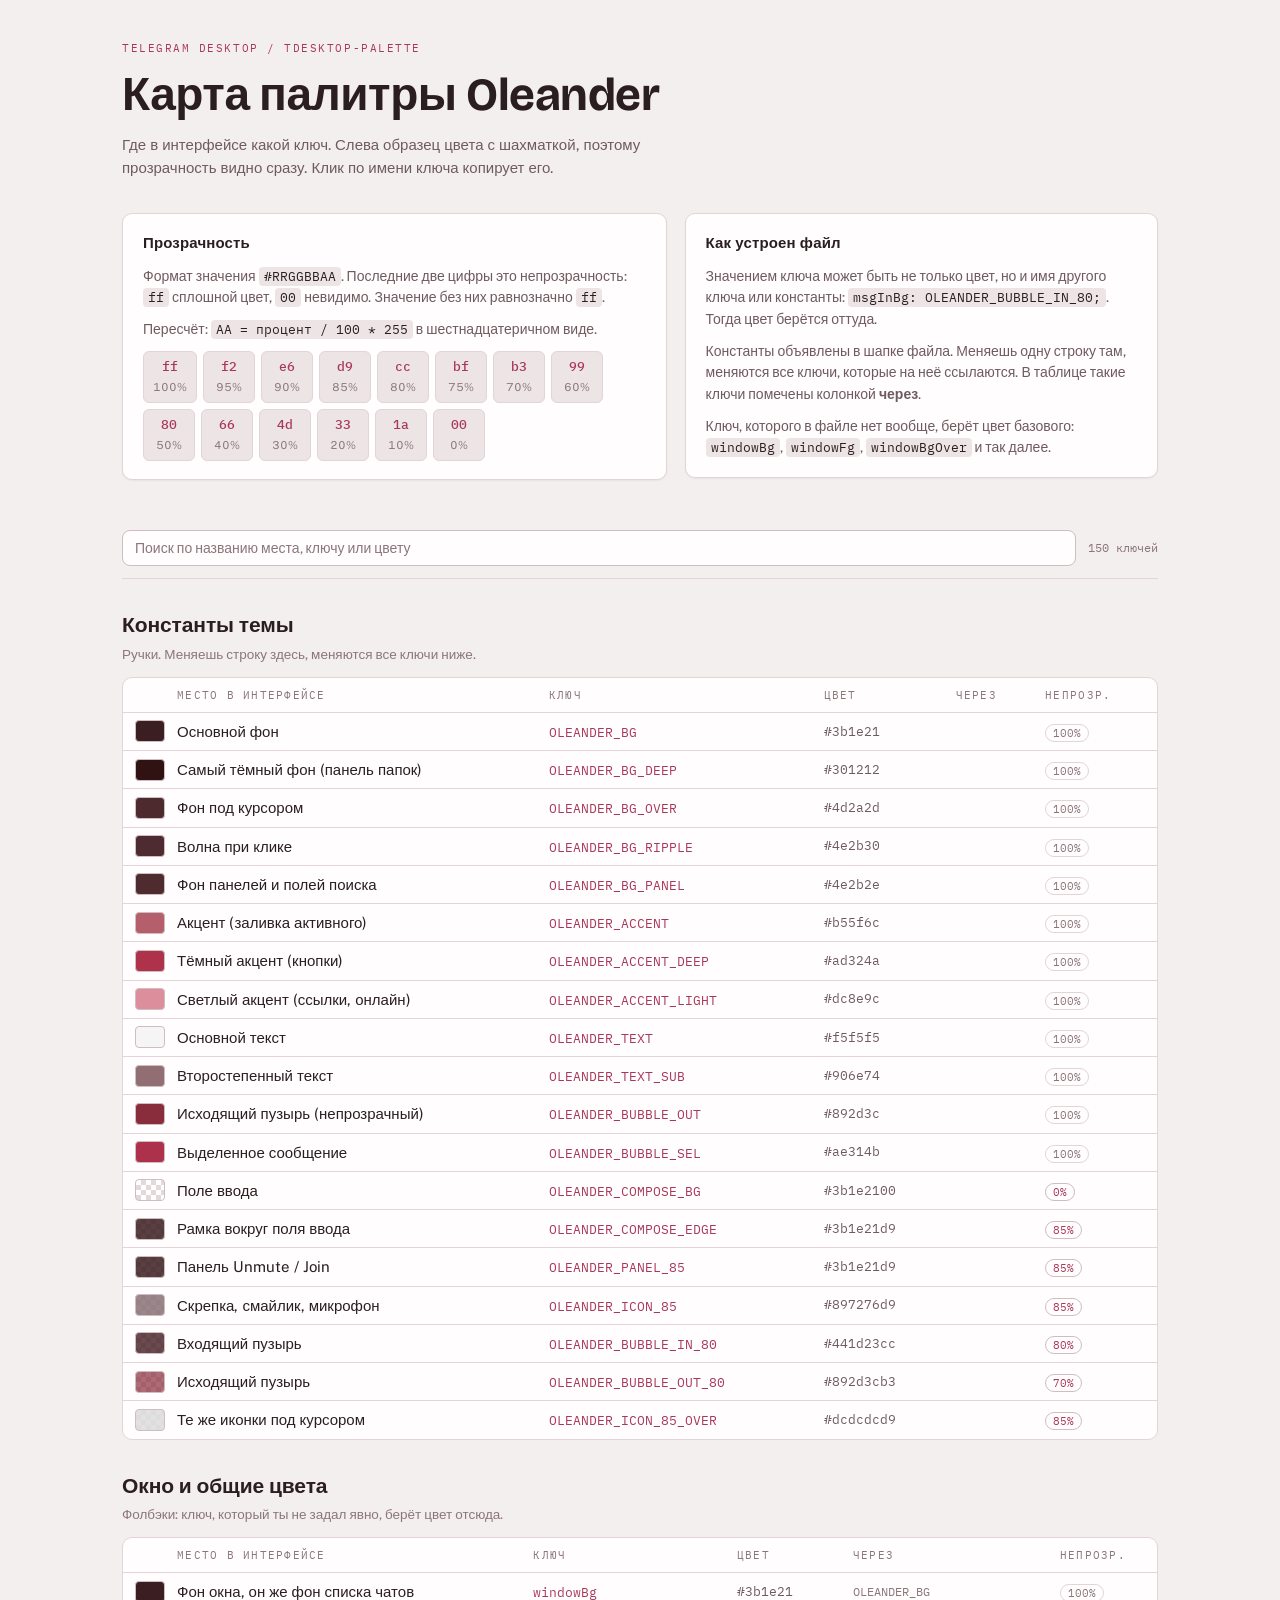
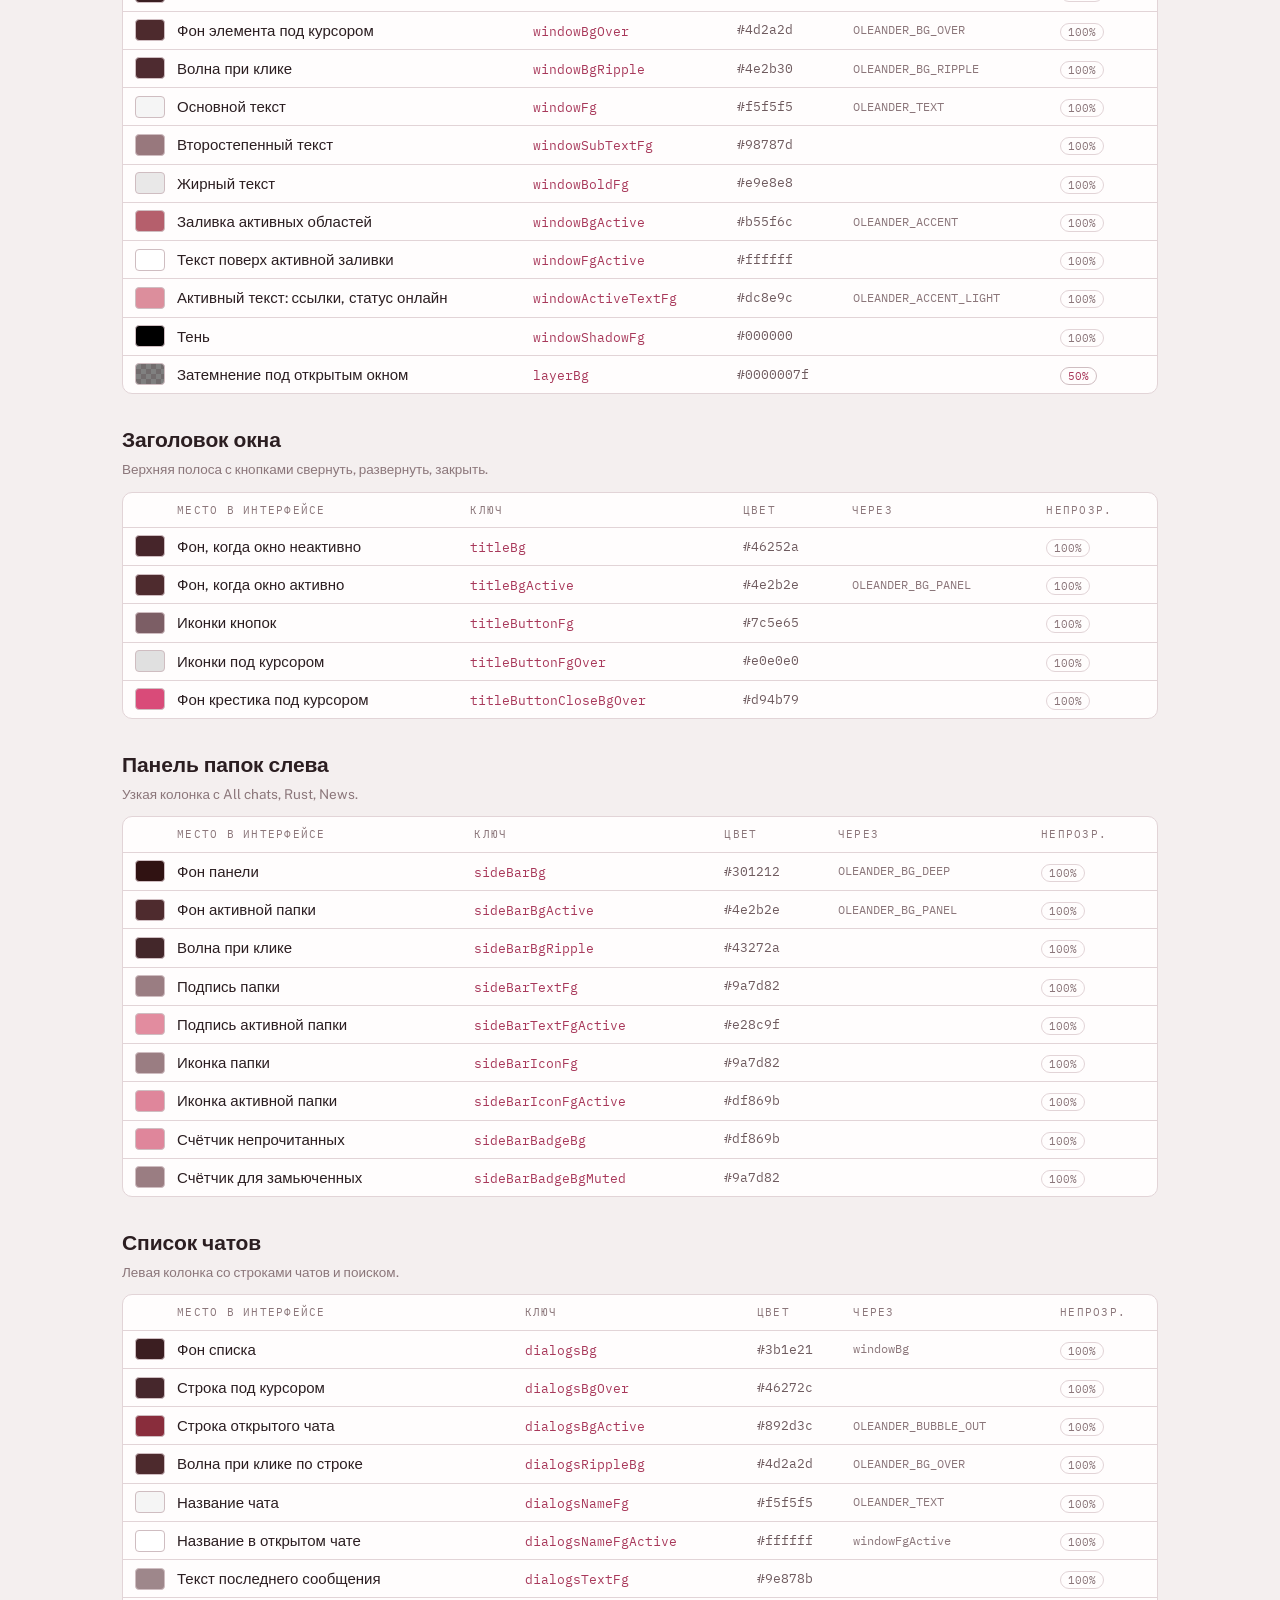
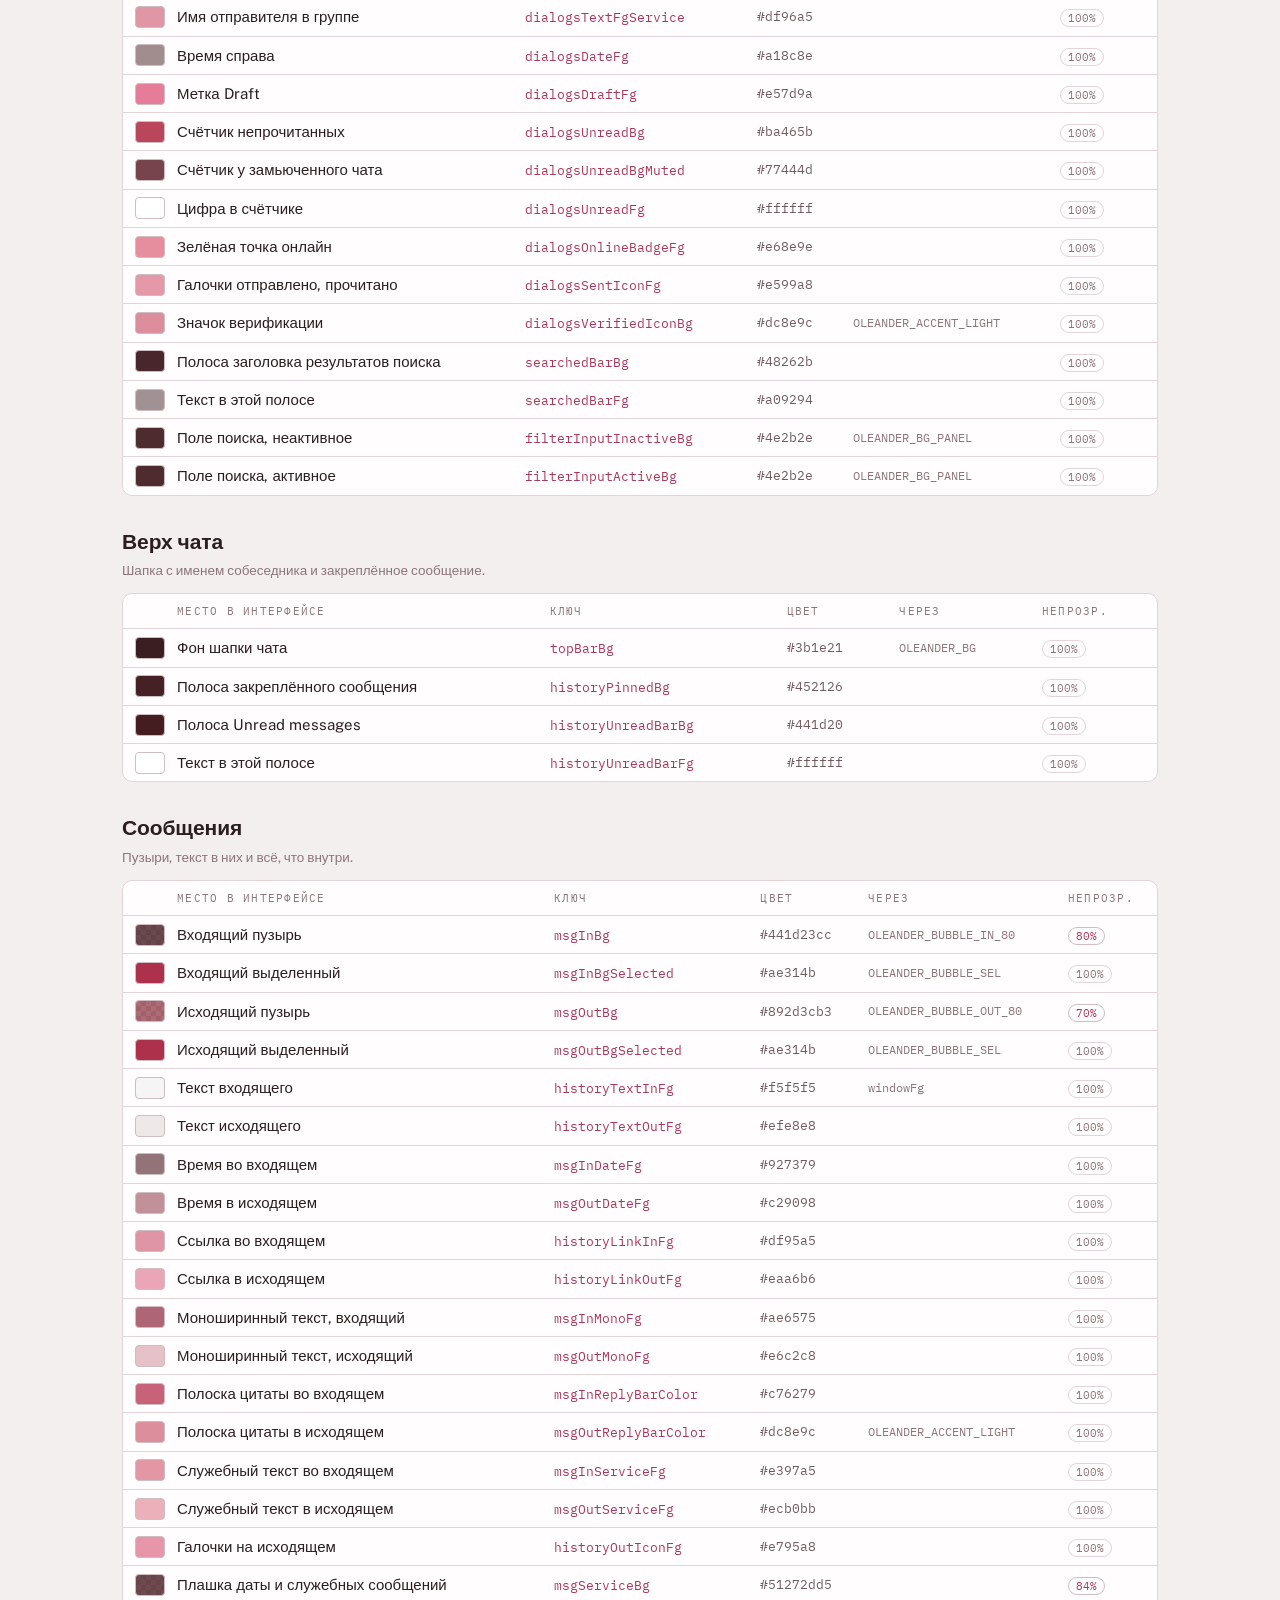
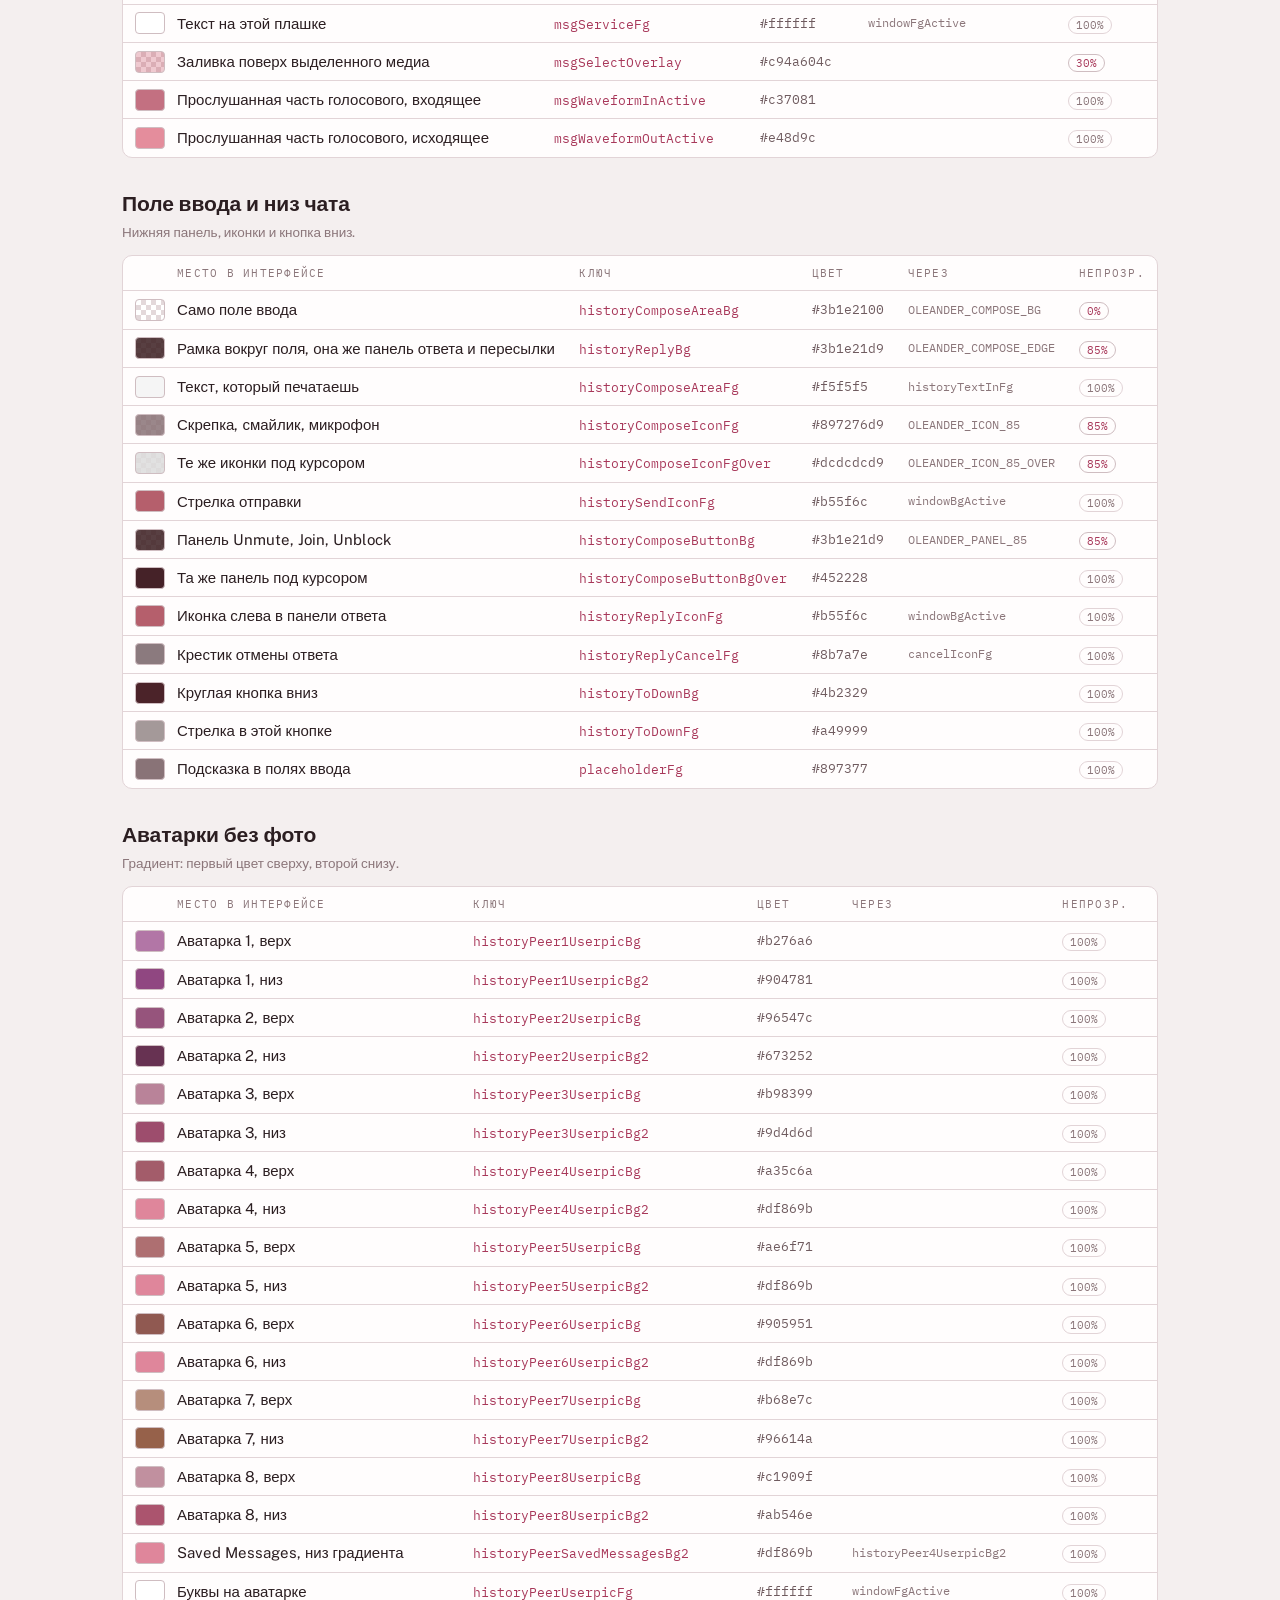
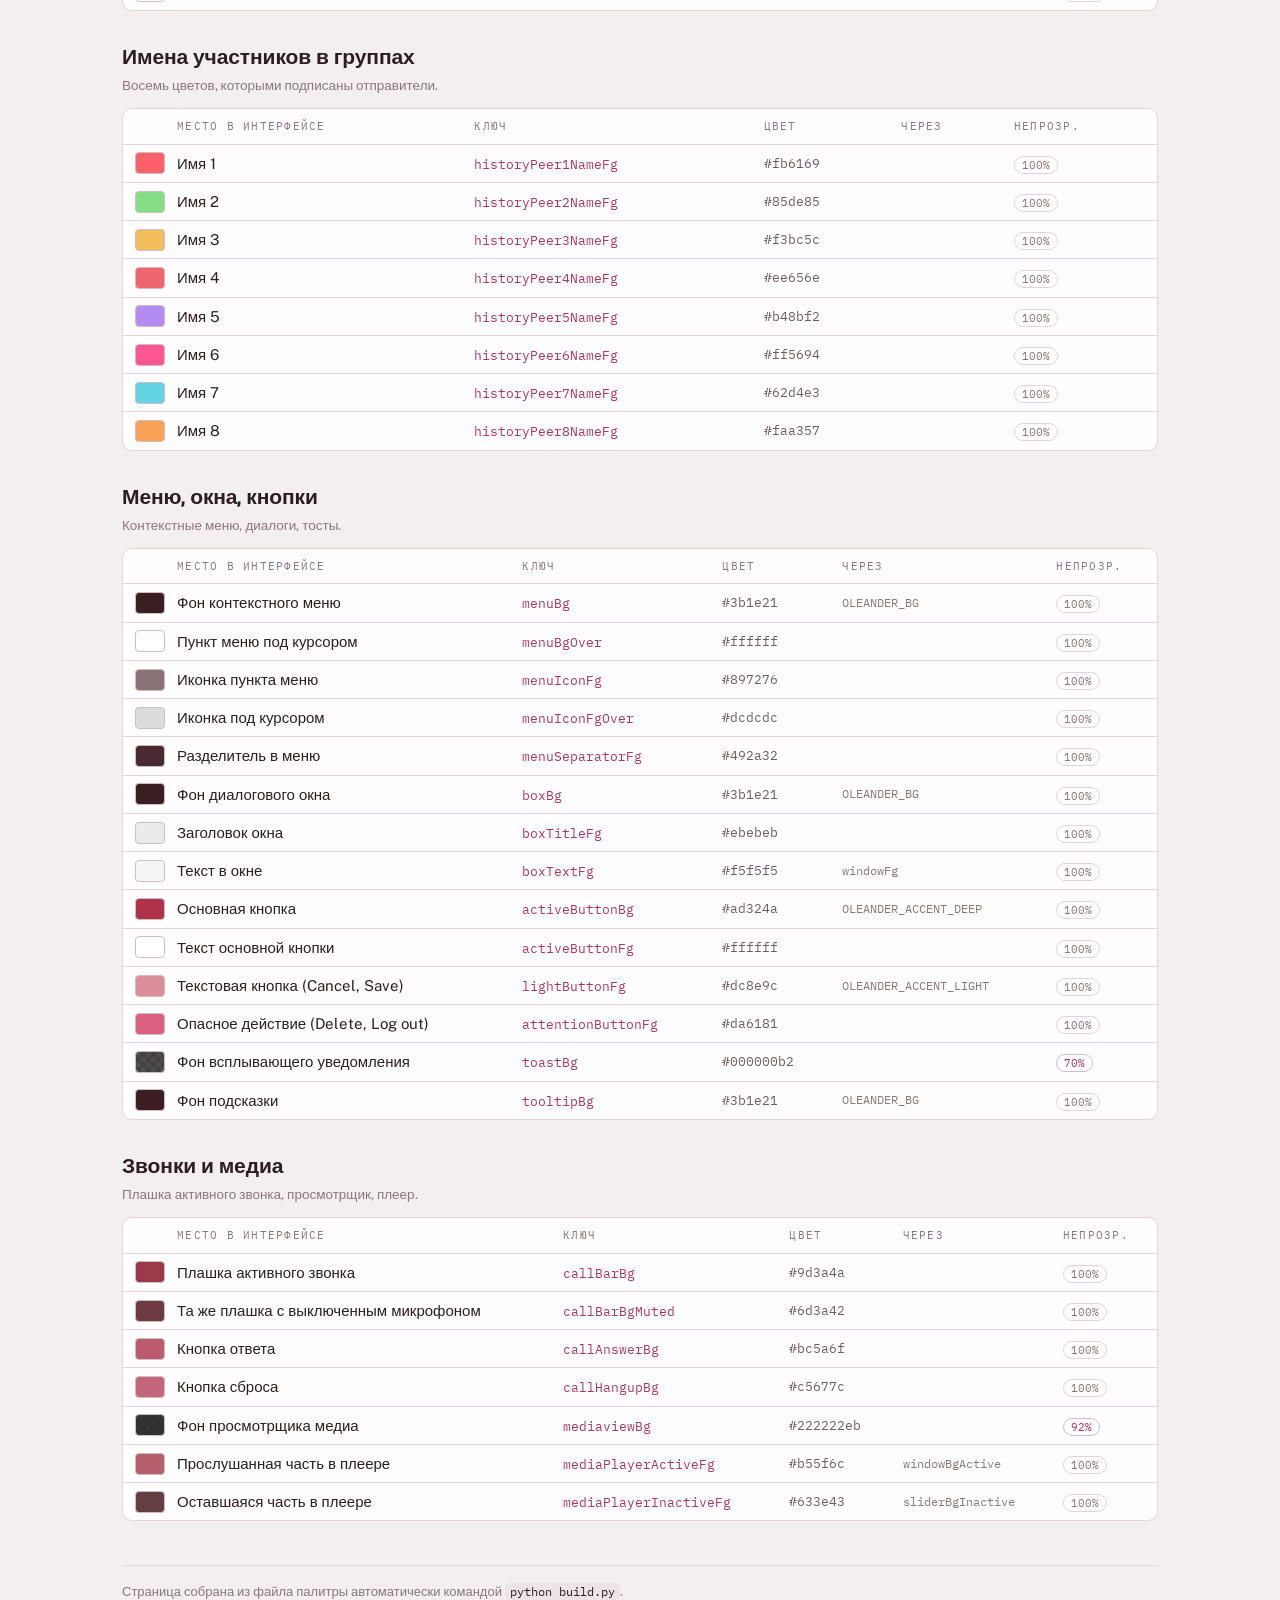
==== docs/index.html @ e82220b8 "Initial commit: Oleander palette reference page - build.py renders docs/index.html from a tdesktop-p" ====
<!doctype html>
<html lang="ru">
<head>
<meta charset="utf-8">
<meta name="viewport" content="width=device-width, initial-scale=1">
<title>Карта палитры Oleander</title>
<link rel="preconnect" href="https://fonts.googleapis.com">
<link rel="preconnect" href="https://fonts.gstatic.com" crossorigin>
<link rel="stylesheet" href="https://fonts.googleapis.com/css2?family=Bricolage+Grotesque:opsz,wght@12..96,500;12..96,700&family=IBM+Plex+Mono:wght@400;500&family=Public+Sans:wght@400;500;600&display=swap">
<style>
  :root {
    --ground: #f4efef;
    --surface: #fffdfd;
    --surface-2: #ece4e5;
    --ink: #2b1e21;
    --ink-soft: #6f5b5f;
    --muted: #8b767a;
    --accent: #a8385a;
    --accent-soft: #f3e3e7;
    --hairline: #e2d4d7;
    --hairline-strong: #cfbdc1;
    --check-a: #ffffff;
    --check-b: #e3d8da;
    --shadow: 0 1px 2px rgba(43, 30, 33, .06);
    --mono: "IBM Plex Mono", ui-monospace, "SFMono-Regular", Menlo, Consolas, monospace;
    --body: "Public Sans", -apple-system, "Segoe UI", Roboto, sans-serif;
    --display: "Bricolage Grotesque", "Public Sans", -apple-system, "Segoe UI", sans-serif;
  }
  @media (prefers-color-scheme: dark) {
    :root {
      --ground: #1b1113;
      --surface: #251719;
      --surface-2: #2f1e21;
      --ink: #f1e7e8;
      --ink-soft: #c4aeb2;
      --muted: #9c8388;
      --accent: #e5899d;
      --accent-soft: #3a2429;
      --hairline: #382528;
      --hairline-strong: #4a3236;
      --check-a: #3a2b2e;
      --check-b: #2b1e21;
      --shadow: 0 1px 2px rgba(0, 0, 0, .3);
    }
  }

  * { box-sizing: border-box; }
  html { color-scheme: light dark; }
  body {
    margin: 0;
    background: var(--ground);
    color: var(--ink);
    font-family: var(--body);
    font-size: 15px;
    line-height: 1.55;
    -webkit-font-smoothing: antialiased;
  }
  .wrap { max-width: 1080px; margin: 0 auto; padding: 40px 22px 88px; }

  header.masthead { display: flex; flex-direction: column; gap: 14px; margin-bottom: 34px; }
  .eyebrow {
    font-family: var(--mono); font-size: 11px; letter-spacing: .14em;
    text-transform: uppercase; color: var(--accent);
  }
  h1 {
    font-family: var(--display); font-weight: 700; font-size: clamp(30px, 5vw, 46px);
    line-height: 1.04; margin: 0; text-wrap: balance; letter-spacing: -.01em;
  }
  .lede { max-width: 62ch; color: var(--ink-soft); margin: 0; }

  .primer { display: grid; gap: 18px; grid-template-columns: minmax(0, 1.15fr) minmax(0, 1fr);
            margin: 0 0 38px; align-items: start; }
  @media (max-width: 760px) { .primer { grid-template-columns: 1fr; } }
  .panel {
    background: var(--surface); border: 1px solid var(--hairline);
    border-radius: 10px; padding: 18px 20px; box-shadow: var(--shadow);
  }
  .panel h2 {
    font-family: var(--display); font-weight: 600; font-size: 15px; margin: 0 0 10px;
    letter-spacing: .01em;
  }
  .panel p { margin: 0 0 10px; color: var(--ink-soft); font-size: 14px; }
  .panel p:last-child { margin-bottom: 0; }
  code {
    font-family: var(--mono); font-size: .92em; background: var(--surface-2);
    padding: 1px 5px; border-radius: 4px; color: var(--ink);
  }
  .alpha-scale { display: flex; flex-wrap: wrap; gap: 6px; margin-top: 4px; }
  .alpha-chip {
    display: flex; flex-direction: column; align-items: center; gap: 2px;
    border: 1px solid var(--hairline); border-radius: 6px; padding: 5px 9px 6px;
    background: var(--surface-2); min-width: 52px;
  }
  .alpha-chip b { font-family: var(--mono); font-weight: 500; font-size: 13px; color: var(--accent); }
  .alpha-chip span { font-size: 11px; color: var(--muted); font-variant-numeric: tabular-nums; }

  .toolbar {
    position: sticky; top: 0; z-index: 5; display: flex; gap: 12px; align-items: center;
    padding: 12px 0; background: var(--ground); border-bottom: 1px solid var(--hairline);
    margin-bottom: 6px; flex-wrap: wrap;
  }
  #q { flex: 1 1 260px; min-width: 0; font-family: var(--body); font-size: 14px; color: var(--ink); background: var(--surface); border: 1px solid var(--hairline-strong); border-radius: 8px; padding: 9px 12px; } #q:focus { outline: 2px solid var(--accent); outline-offset: 1px; } #q::placeholder { color: var(--muted); }
  .count { font-family: var(--mono); font-size: 12px; color: var(--muted); font-variant-numeric: tabular-nums; }

  section.group { margin-top: 30px; }
  section.group > h2 {
    font-family: var(--display); font-weight: 700; font-size: 21px; margin: 0 0 2px;
    letter-spacing: -.005em;
  }
  section.group > .note { margin: 0 0 12px; color: var(--muted); font-size: 13.5px; }

  .tablewrap { overflow-x: auto; border: 1px solid var(--hairline); border-radius: 10px; background: var(--surface); }
  table { border-collapse: collapse; width: 100%; min-width: 620px; }
  th {
    text-align: left; font-family: var(--mono); font-weight: 400; font-size: 10.5px;
    letter-spacing: .12em; text-transform: uppercase; color: var(--muted);
    padding: 9px 12px; border-bottom: 1px solid var(--hairline); white-space: nowrap;
  }
  td { padding: 7px 12px; border-bottom: 1px solid var(--hairline); vertical-align: middle; }
  tr:last-child td { border-bottom: none; }
  tr:hover td { background: var(--accent-soft); }
  .sw {
    width: 30px; height: 22px; border-radius: 4px; border: 1px solid var(--hairline-strong);
    background-image:
      linear-gradient(var(--swatch), var(--swatch)),
      conic-gradient(var(--check-b) 0 25%, var(--check-a) 0 50%, var(--check-b) 0 75%, var(--check-a) 0);
    background-size: 100% 100%, 10px 10px;
  }
  td.c-sw { width: 30px; padding-right: 0; }
  td.c-label { color: var(--ink); }
  .key {
    font-family: var(--mono); font-size: 12.5px; color: var(--accent); cursor: copy;
    border: none; background: none; padding: 0; text-align: left;
  }
  .key:hover { text-decoration: underline; }
  .key:focus-visible { outline: 2px solid var(--accent); outline-offset: 2px; border-radius: 3px; }
  .val { font-family: var(--mono); font-size: 12.5px; color: var(--ink-soft); white-space: nowrap; }
  .via { font-family: var(--mono); font-size: 11.5px; color: var(--muted); white-space: nowrap; }
  .pct {
    font-family: var(--mono); font-size: 11px; font-variant-numeric: tabular-nums;
    color: var(--accent); border: 1px solid var(--hairline-strong); border-radius: 999px;
    padding: 1px 7px; white-space: nowrap;
  }
  .pct.full { color: var(--muted); border-color: var(--hairline); }
  .empty { padding: 20px 12px; color: var(--muted); font-size: 14px; }
  footer.foot { margin-top: 44px; padding-top: 16px; border-top: 1px solid var(--hairline); color: var(--muted); font-size: 13px; }
  #toast { position: fixed; left: 50%; transform: translateX(-50%); bottom: 22px; background: var(--ink); color: var(--ground); font-family: var(--mono); font-size: 12.5px; padding: 8px 14px; border-radius: 999px; opacity: 0; transition: opacity .18s ease; pointer-events: none; } #toast.on { opacity: 1; }
  @media (prefers-reduced-motion: reduce) { #toast { transition: none; } }
</style>
</head>
<body>
<div class="wrap">
  <header class="masthead">
    <div class="eyebrow">Telegram Desktop / tdesktop-palette</div>
    <h1>Карта палитры Oleander</h1>
    <p class="lede">Где в интерфейсе какой ключ. Слева образец цвета с шахматкой, поэтому прозрачность видно сразу. Клик по имени ключа копирует его.</p>
  </header>

  <div class="primer">
    <div class="panel">
      <h2>Прозрачность</h2>
      <p>Формат значения <code>#RRGGBBAA</code>. Последние две цифры это непрозрачность: <code>ff</code> сплошной цвет, <code>00</code> невидимо. Значение без них равнозначно <code>ff</code>.</p>
      <p>Пересчёт: <code>AA = процент / 100 * 255</code> в шестнадцатеричном виде.</p>
      <div class="alpha-scale" id="alphaScale"></div>
    </div>
    <div class="panel">
      <h2>Как устроен файл</h2>
      <p>Значением ключа может быть не только цвет, но и имя другого ключа или константы: <code>msgInBg: OLEANDER_BUBBLE_IN_80;</code>. Тогда цвет берётся оттуда.</p>
      <p>Константы объявлены в шапке файла. Меняешь одну строку там, меняются все ключи, которые на неё ссылаются. В таблице такие ключи помечены колонкой <b>через</b>.</p>
      <p>Ключ, которого в файле нет вообще, берёт цвет базового: <code>windowBg</code>, <code>windowFg</code>, <code>windowBgOver</code> и так далее.</p>
    </div>
  </div>

  <div class="toolbar">
    <input id="q" type="search" placeholder="Поиск по названию места, ключу или цвету" autocomplete="off">
    <span class="count" id="count"></span>
  </div>

  <div id="groups"></div>

  <footer class="foot">
    Страница собрана из файла палитры автоматически командой <code>python build.py</code>.
  </footer>
</div>
<div id="toast" role="status" aria-live="polite"></div>

<script>
const DATA = [{"title": "Константы темы", "note": "Ручки. Меняешь строку здесь, меняются все ключи ниже.", "rows": [{"key": "OLEANDER_BG", "label": "Основной фон", "value": "#3b1e21", "via": "", "alpha": 100}, {"key": "OLEANDER_BG_DEEP", "label": "Самый тёмный фон (панель папок)", "value": "#301212", "via": "", "alpha": 100}, {"key": "OLEANDER_BG_OVER", "label": "Фон под курсором", "value": "#4d2a2d", "via": "", "alpha": 100}, {"key": "OLEANDER_BG_RIPPLE", "label": "Волна при клике", "value": "#4e2b30", "via": "", "alpha": 100}, {"key": "OLEANDER_BG_PANEL", "label": "Фон панелей и полей поиска", "value": "#4e2b2e", "via": "", "alpha": 100}, {"key": "OLEANDER_ACCENT", "label": "Акцент (заливка активного)", "value": "#b55f6c", "via": "", "alpha": 100}, {"key": "OLEANDER_ACCENT_DEEP", "label": "Тёмный акцент (кнопки)", "value": "#ad324a", "via": "", "alpha": 100}, {"key": "OLEANDER_ACCENT_LIGHT", "label": "Светлый акцент (ссылки, онлайн)", "value": "#dc8e9c", "via": "", "alpha": 100}, {"key": "OLEANDER_TEXT", "label": "Основной текст", "value": "#f5f5f5", "via": "", "alpha": 100}, {"key": "OLEANDER_TEXT_SUB", "label": "Второстепенный текст", "value": "#906e74", "via": "", "alpha": 100}, {"key": "OLEANDER_BUBBLE_OUT", "label": "Исходящий пузырь (непрозрачный)", "value": "#892d3c", "via": "", "alpha": 100}, {"key": "OLEANDER_BUBBLE_SEL", "label": "Выделенное сообщение", "value": "#ae314b", "via": "", "alpha": 100}, {"key": "OLEANDER_COMPOSE_BG", "label": "Поле ввода", "value": "#3b1e2100", "via": "", "alpha": 0}, {"key": "OLEANDER_COMPOSE_EDGE", "label": "Рамка вокруг поля ввода", "value": "#3b1e21d9", "via": "", "alpha": 85}, {"key": "OLEANDER_PANEL_85", "label": "Панель Unmute / Join", "value": "#3b1e21d9", "via": "", "alpha": 85}, {"key": "OLEANDER_ICON_85", "label": "Скрепка, смайлик, микрофон", "value": "#897276d9", "via": "", "alpha": 85}, {"key": "OLEANDER_BUBBLE_IN_80", "label": "Входящий пузырь", "value": "#441d23cc", "via": "", "alpha": 80}, {"key": "OLEANDER_BUBBLE_OUT_80", "label": "Исходящий пузырь", "value": "#892d3cb3", "via": "", "alpha": 70}, {"key": "OLEANDER_ICON_85_OVER", "label": "Те же иконки под курсором", "value": "#dcdcdcd9", "via": "", "alpha": 85}]}, {"title": "Окно и общие цвета", "note": "Фолбэки: ключ, который ты не задал явно, берёт цвет отсюда.", "rows": [{"key": "windowBg", "label": "Фон окна, он же фон списка чатов", "value": "#3b1e21", "via": "OLEANDER_BG", "alpha": 100}, {"key": "windowBgOver", "label": "Фон элемента под курсором", "value": "#4d2a2d", "via": "OLEANDER_BG_OVER", "alpha": 100}, {"key": "windowBgRipple", "label": "Волна при клике", "value": "#4e2b30", "via": "OLEANDER_BG_RIPPLE", "alpha": 100}, {"key": "windowFg", "label": "Основной текст", "value": "#f5f5f5", "via": "OLEANDER_TEXT", "alpha": 100}, {"key": "windowSubTextFg", "label": "Второстепенный текст", "value": "#98787d", "via": "", "alpha": 100}, {"key": "windowBoldFg", "label": "Жирный текст", "value": "#e9e8e8", "via": "", "alpha": 100}, {"key": "windowBgActive", "label": "Заливка активных областей", "value": "#b55f6c", "via": "OLEANDER_ACCENT", "alpha": 100}, {"key": "windowFgActive", "label": "Текст поверх активной заливки", "value": "#ffffff", "via": "", "alpha": 100}, {"key": "windowActiveTextFg", "label": "Активный текст: ссылки, статус онлайн", "value": "#dc8e9c", "via": "OLEANDER_ACCENT_LIGHT", "alpha": 100}, {"key": "windowShadowFg", "label": "Тень", "value": "#000000", "via": "", "alpha": 100}, {"key": "layerBg", "label": "Затемнение под открытым окном", "value": "#0000007f", "via": "", "alpha": 50}]}, {"title": "Заголовок окна", "note": "Верхняя полоса с кнопками свернуть, развернуть, закрыть.", "rows": [{"key": "titleBg", "label": "Фон, когда окно неактивно", "value": "#46252a", "via": "", "alpha": 100}, {"key": "titleBgActive", "label": "Фон, когда окно активно", "value": "#4e2b2e", "via": "OLEANDER_BG_PANEL", "alpha": 100}, {"key": "titleButtonFg", "label": "Иконки кнопок", "value": "#7c5e65", "via": "", "alpha": 100}, {"key": "titleButtonFgOver", "label": "Иконки под курсором", "value": "#e0e0e0", "via": "", "alpha": 100}, {"key": "titleButtonCloseBgOver", "label": "Фон крестика под курсором", "value": "#d94b79", "via": "", "alpha": 100}]}, {"title": "Панель папок слева", "note": "Узкая колонка с All chats, Rust, News.", "rows": [{"key": "sideBarBg", "label": "Фон панели", "value": "#301212", "via": "OLEANDER_BG_DEEP", "alpha": 100}, {"key": "sideBarBgActive", "label": "Фон активной папки", "value": "#4e2b2e", "via": "OLEANDER_BG_PANEL", "alpha": 100}, {"key": "sideBarBgRipple", "label": "Волна при клике", "value": "#43272a", "via": "", "alpha": 100}, {"key": "sideBarTextFg", "label": "Подпись папки", "value": "#9a7d82", "via": "", "alpha": 100}, {"key": "sideBarTextFgActive", "label": "Подпись активной папки", "value": "#e28c9f", "via": "", "alpha": 100}, {"key": "sideBarIconFg", "label": "Иконка папки", "value": "#9a7d82", "via": "", "alpha": 100}, {"key": "sideBarIconFgActive", "label": "Иконка активной папки", "value": "#df869b", "via": "", "alpha": 100}, {"key": "sideBarBadgeBg", "label": "Счётчик непрочитанных", "value": "#df869b", "via": "", "alpha": 100}, {"key": "sideBarBadgeBgMuted", "label": "Счётчик для замьюченных", "value": "#9a7d82", "via": "", "alpha": 100}]}, {"title": "Список чатов", "note": "Левая колонка со строками чатов и поиском.", "rows": [{"key": "dialogsBg", "label": "Фон списка", "value": "#3b1e21", "via": "windowBg", "alpha": 100}, {"key": "dialogsBgOver", "label": "Строка под курсором", "value": "#46272c", "via": "", "alpha": 100}, {"key": "dialogsBgActive", "label": "Строка открытого чата", "value": "#892d3c", "via": "OLEANDER_BUBBLE_OUT", "alpha": 100}, {"key": "dialogsRippleBg", "label": "Волна при клике по строке", "value": "#4d2a2d", "via": "OLEANDER_BG_OVER", "alpha": 100}, {"key": "dialogsNameFg", "label": "Название чата", "value": "#f5f5f5", "via": "OLEANDER_TEXT", "alpha": 100}, {"key": "dialogsNameFgActive", "label": "Название в открытом чате", "value": "#ffffff", "via": "windowFgActive", "alpha": 100}, {"key": "dialogsTextFg", "label": "Текст последнего сообщения", "value": "#9e878b", "via": "", "alpha": 100}, {"key": "dialogsTextFgService", "label": "Имя отправителя в группе", "value": "#df96a5", "via": "", "alpha": 100}, {"key": "dialogsDateFg", "label": "Время справа", "value": "#a18c8e", "via": "", "alpha": 100}, {"key": "dialogsDraftFg", "label": "Метка Draft", "value": "#e57d9a", "via": "", "alpha": 100}, {"key": "dialogsUnreadBg", "label": "Счётчик непрочитанных", "value": "#ba465b", "via": "", "alpha": 100}, {"key": "dialogsUnreadBgMuted", "label": "Счётчик у замьюченного чата", "value": "#77444d", "via": "", "alpha": 100}, {"key": "dialogsUnreadFg", "label": "Цифра в счётчике", "value": "#ffffff", "via": "", "alpha": 100}, {"key": "dialogsOnlineBadgeFg", "label": "Зелёная точка онлайн", "value": "#e68e9e", "via": "", "alpha": 100}, {"key": "dialogsSentIconFg", "label": "Галочки отправлено, прочитано", "value": "#e599a8", "via": "", "alpha": 100}, {"key": "dialogsVerifiedIconBg", "label": "Значок верификации", "value": "#dc8e9c", "via": "OLEANDER_ACCENT_LIGHT", "alpha": 100}, {"key": "searchedBarBg", "label": "Полоса заголовка результатов поиска", "value": "#48262b", "via": "", "alpha": 100}, {"key": "searchedBarFg", "label": "Текст в этой полосе", "value": "#a09294", "via": "", "alpha": 100}, {"key": "filterInputInactiveBg", "label": "Поле поиска, неактивное", "value": "#4e2b2e", "via": "OLEANDER_BG_PANEL", "alpha": 100}, {"key": "filterInputActiveBg", "label": "Поле поиска, активное", "value": "#4e2b2e", "via": "OLEANDER_BG_PANEL", "alpha": 100}]}, {"title": "Верх чата", "note": "Шапка с именем собеседника и закреплённое сообщение.", "rows": [{"key": "topBarBg", "label": "Фон шапки чата", "value": "#3b1e21", "via": "OLEANDER_BG", "alpha": 100}, {"key": "historyPinnedBg", "label": "Полоса закреплённого сообщения", "value": "#452126", "via": "", "alpha": 100}, {"key": "historyUnreadBarBg", "label": "Полоса Unread messages", "value": "#441d20", "via": "", "alpha": 100}, {"key": "historyUnreadBarFg", "label": "Текст в этой полосе", "value": "#ffffff", "via": "", "alpha": 100}]}, {"title": "Сообщения", "note": "Пузыри, текст в них и всё, что внутри.", "rows": [{"key": "msgInBg", "label": "Входящий пузырь", "value": "#441d23cc", "via": "OLEANDER_BUBBLE_IN_80", "alpha": 80}, {"key": "msgInBgSelected", "label": "Входящий выделенный", "value": "#ae314b", "via": "OLEANDER_BUBBLE_SEL", "alpha": 100}, {"key": "msgOutBg", "label": "Исходящий пузырь", "value": "#892d3cb3", "via": "OLEANDER_BUBBLE_OUT_80", "alpha": 70}, {"key": "msgOutBgSelected", "label": "Исходящий выделенный", "value": "#ae314b", "via": "OLEANDER_BUBBLE_SEL", "alpha": 100}, {"key": "historyTextInFg", "label": "Текст входящего", "value": "#f5f5f5", "via": "windowFg", "alpha": 100}, {"key": "historyTextOutFg", "label": "Текст исходящего", "value": "#efe8e8", "via": "", "alpha": 100}, {"key": "msgInDateFg", "label": "Время во входящем", "value": "#927379", "via": "", "alpha": 100}, {"key": "msgOutDateFg", "label": "Время в исходящем", "value": "#c29098", "via": "", "alpha": 100}, {"key": "historyLinkInFg", "label": "Ссылка во входящем", "value": "#df95a5", "via": "", "alpha": 100}, {"key": "historyLinkOutFg", "label": "Ссылка в исходящем", "value": "#eaa6b6", "via": "", "alpha": 100}, {"key": "msgInMonoFg", "label": "Моноширинный текст, входящий", "value": "#ae6575", "via": "", "alpha": 100}, {"key": "msgOutMonoFg", "label": "Моноширинный текст, исходящий", "value": "#e6c2c8", "via": "", "alpha": 100}, {"key": "msgInReplyBarColor", "label": "Полоска цитаты во входящем", "value": "#c76279", "via": "", "alpha": 100}, {"key": "msgOutReplyBarColor", "label": "Полоска цитаты в исходящем", "value": "#dc8e9c", "via": "OLEANDER_ACCENT_LIGHT", "alpha": 100}, {"key": "msgInServiceFg", "label": "Служебный текст во входящем", "value": "#e397a5", "via": "", "alpha": 100}, {"key": "msgOutServiceFg", "label": "Служебный текст в исходящем", "value": "#ecb0bb", "via": "", "alpha": 100}, {"key": "historyOutIconFg", "label": "Галочки на исходящем", "value": "#e795a8", "via": "", "alpha": 100}, {"key": "msgServiceBg", "label": "Плашка даты и служебных сообщений", "value": "#51272dd5", "via": "", "alpha": 84}, {"key": "msgServiceFg", "label": "Текст на этой плашке", "value": "#ffffff", "via": "windowFgActive", "alpha": 100}, {"key": "msgSelectOverlay", "label": "Заливка поверх выделенного медиа", "value": "#c94a604c", "via": "", "alpha": 30}, {"key": "msgWaveformInActive", "label": "Прослушанная часть голосового, входящее", "value": "#c37081", "via": "", "alpha": 100}, {"key": "msgWaveformOutActive", "label": "Прослушанная часть голосового, исходящее", "value": "#e48d9c", "via": "", "alpha": 100}]}, {"title": "Поле ввода и низ чата", "note": "Нижняя панель, иконки и кнопка вниз.", "rows": [{"key": "historyComposeAreaBg", "label": "Само поле ввода", "value": "#3b1e2100", "via": "OLEANDER_COMPOSE_BG", "alpha": 0}, {"key": "historyReplyBg", "label": "Рамка вокруг поля, она же панель ответа и пересылки", "value": "#3b1e21d9", "via": "OLEANDER_COMPOSE_EDGE", "alpha": 85}, {"key": "historyComposeAreaFg", "label": "Текст, который печатаешь", "value": "#f5f5f5", "via": "historyTextInFg", "alpha": 100}, {"key": "historyComposeIconFg", "label": "Скрепка, смайлик, микрофон", "value": "#897276d9", "via": "OLEANDER_ICON_85", "alpha": 85}, {"key": "historyComposeIconFgOver", "label": "Те же иконки под курсором", "value": "#dcdcdcd9", "via": "OLEANDER_ICON_85_OVER", "alpha": 85}, {"key": "historySendIconFg", "label": "Стрелка отправки", "value": "#b55f6c", "via": "windowBgActive", "alpha": 100}, {"key": "historyComposeButtonBg", "label": "Панель Unmute, Join, Unblock", "value": "#3b1e21d9", "via": "OLEANDER_PANEL_85", "alpha": 85}, {"key": "historyComposeButtonBgOver", "label": "Та же панель под курсором", "value": "#452228", "via": "", "alpha": 100}, {"key": "historyReplyIconFg", "label": "Иконка слева в панели ответа", "value": "#b55f6c", "via": "windowBgActive", "alpha": 100}, {"key": "historyReplyCancelFg", "label": "Крестик отмены ответа", "value": "#8b7a7e", "via": "cancelIconFg", "alpha": 100}, {"key": "historyToDownBg", "label": "Круглая кнопка вниз", "value": "#4b2329", "via": "", "alpha": 100}, {"key": "historyToDownFg", "label": "Стрелка в этой кнопке", "value": "#a49999", "via": "", "alpha": 100}, {"key": "placeholderFg", "label": "Подсказка в полях ввода", "value": "#897377", "via": "", "alpha": 100}]}, {"title": "Аватарки без фото", "note": "Градиент: первый цвет сверху, второй снизу.", "rows": [{"key": "historyPeer1UserpicBg", "label": "Аватарка 1, верх", "value": "#b276a6", "via": "", "alpha": 100}, {"key": "historyPeer1UserpicBg2", "label": "Аватарка 1, низ", "value": "#904781", "via": "", "alpha": 100}, {"key": "historyPeer2UserpicBg", "label": "Аватарка 2, верх", "value": "#96547c", "via": "", "alpha": 100}, {"key": "historyPeer2UserpicBg2", "label": "Аватарка 2, низ", "value": "#673252", "via": "", "alpha": 100}, {"key": "historyPeer3UserpicBg", "label": "Аватарка 3, верх", "value": "#b98399", "via": "", "alpha": 100}, {"key": "historyPeer3UserpicBg2", "label": "Аватарка 3, низ", "value": "#9d4d6d", "via": "", "alpha": 100}, {"key": "historyPeer4UserpicBg", "label": "Аватарка 4, верх", "value": "#a35c6a", "via": "", "alpha": 100}, {"key": "historyPeer4UserpicBg2", "label": "Аватарка 4, низ", "value": "#df869b", "via": "", "alpha": 100}, {"key": "historyPeer5UserpicBg", "label": "Аватарка 5, верх", "value": "#ae6f71", "via": "", "alpha": 100}, {"key": "historyPeer5UserpicBg2", "label": "Аватарка 5, низ", "value": "#df869b", "via": "", "alpha": 100}, {"key": "historyPeer6UserpicBg", "label": "Аватарка 6, верх", "value": "#905951", "via": "", "alpha": 100}, {"key": "historyPeer6UserpicBg2", "label": "Аватарка 6, низ", "value": "#df869b", "via": "", "alpha": 100}, {"key": "historyPeer7UserpicBg", "label": "Аватарка 7, верх", "value": "#b68e7c", "via": "", "alpha": 100}, {"key": "historyPeer7UserpicBg2", "label": "Аватарка 7, низ", "value": "#96614a", "via": "", "alpha": 100}, {"key": "historyPeer8UserpicBg", "label": "Аватарка 8, верх", "value": "#c1909f", "via": "", "alpha": 100}, {"key": "historyPeer8UserpicBg2", "label": "Аватарка 8, низ", "value": "#ab546e", "via": "", "alpha": 100}, {"key": "historyPeerSavedMessagesBg2", "label": "Saved Messages, низ градиента", "value": "#df869b", "via": "historyPeer4UserpicBg2", "alpha": 100}, {"key": "historyPeerUserpicFg", "label": "Буквы на аватарке", "value": "#ffffff", "via": "windowFgActive", "alpha": 100}]}, {"title": "Имена участников в группах", "note": "Восемь цветов, которыми подписаны отправители.", "rows": [{"key": "historyPeer1NameFg", "label": "Имя 1", "value": "#fb6169", "via": "", "alpha": 100}, {"key": "historyPeer2NameFg", "label": "Имя 2", "value": "#85de85", "via": "", "alpha": 100}, {"key": "historyPeer3NameFg", "label": "Имя 3", "value": "#f3bc5c", "via": "", "alpha": 100}, {"key": "historyPeer4NameFg", "label": "Имя 4", "value": "#ee656e", "via": "", "alpha": 100}, {"key": "historyPeer5NameFg", "label": "Имя 5", "value": "#b48bf2", "via": "", "alpha": 100}, {"key": "historyPeer6NameFg", "label": "Имя 6", "value": "#ff5694", "via": "", "alpha": 100}, {"key": "historyPeer7NameFg", "label": "Имя 7", "value": "#62d4e3", "via": "", "alpha": 100}, {"key": "historyPeer8NameFg", "label": "Имя 8", "value": "#faa357", "via": "", "alpha": 100}]}, {"title": "Меню, окна, кнопки", "note": "Контекстные меню, диалоги, тосты.", "rows": [{"key": "menuBg", "label": "Фон контекстного меню", "value": "#3b1e21", "via": "OLEANDER_BG", "alpha": 100}, {"key": "menuBgOver", "label": "Пункт меню под курсором", "value": "#ffffff", "via": "", "alpha": 100}, {"key": "menuIconFg", "label": "Иконка пункта меню", "value": "#897276", "via": "", "alpha": 100}, {"key": "menuIconFgOver", "label": "Иконка под курсором", "value": "#dcdcdc", "via": "", "alpha": 100}, {"key": "menuSeparatorFg", "label": "Разделитель в меню", "value": "#492a32", "via": "", "alpha": 100}, {"key": "boxBg", "label": "Фон диалогового окна", "value": "#3b1e21", "via": "OLEANDER_BG", "alpha": 100}, {"key": "boxTitleFg", "label": "Заголовок окна", "value": "#ebebeb", "via": "", "alpha": 100}, {"key": "boxTextFg", "label": "Текст в окне", "value": "#f5f5f5", "via": "windowFg", "alpha": 100}, {"key": "activeButtonBg", "label": "Основная кнопка", "value": "#ad324a", "via": "OLEANDER_ACCENT_DEEP", "alpha": 100}, {"key": "activeButtonFg", "label": "Текст основной кнопки", "value": "#ffffff", "via": "", "alpha": 100}, {"key": "lightButtonFg", "label": "Текстовая кнопка (Cancel, Save)", "value": "#dc8e9c", "via": "OLEANDER_ACCENT_LIGHT", "alpha": 100}, {"key": "attentionButtonFg", "label": "Опасное действие (Delete, Log out)", "value": "#da6181", "via": "", "alpha": 100}, {"key": "toastBg", "label": "Фон всплывающего уведомления", "value": "#000000b2", "via": "", "alpha": 70}, {"key": "tooltipBg", "label": "Фон подсказки", "value": "#3b1e21", "via": "OLEANDER_BG", "alpha": 100}]}, {"title": "Звонки и медиа", "note": "Плашка активного звонка, просмотрщик, плеер.", "rows": [{"key": "callBarBg", "label": "Плашка активного звонка", "value": "#9d3a4a", "via": "", "alpha": 100}, {"key": "callBarBgMuted", "label": "Та же плашка с выключенным микрофоном", "value": "#6d3a42", "via": "", "alpha": 100}, {"key": "callAnswerBg", "label": "Кнопка ответа", "value": "#bc5a6f", "via": "", "alpha": 100}, {"key": "callHangupBg", "label": "Кнопка сброса", "value": "#c5677c", "via": "", "alpha": 100}, {"key": "mediaviewBg", "label": "Фон просмотрщика медиа", "value": "#222222eb", "via": "", "alpha": 92}, {"key": "mediaPlayerActiveFg", "label": "Прослушанная часть в плеере", "value": "#b55f6c", "via": "windowBgActive", "alpha": 100}, {"key": "mediaPlayerInactiveFg", "label": "Оставшаяся часть в плеере", "value": "#633e43", "via": "sliderBgInactive", "alpha": 100}]}];

const ALPHA_STEPS = [100, 95, 90, 85, 80, 75, 70, 60, 50, 40, 30, 20, 10, 0];
document.getElementById("alphaScale").innerHTML = ALPHA_STEPS.map(p => {
  const hex = Math.round(p / 100 * 255).toString(16).padStart(2, "0");
  return `<div class="alpha-chip"><b>${hex}</b><span>${p}%</span></div>`;
}).join("");

const esc = s => s.replace(/[&<>"]/g, c => ({ "&": "&amp;", "<": "&lt;", ">": "&gt;", '"': "&quot;" }[c]));

document.getElementById("groups").innerHTML = DATA.map((g, gi) => `
  <section class="group" data-g="${gi}">
    <h2>${esc(g.title)}</h2>
    <p class="note">${esc(g.note)}</p>
    <div class="tablewrap">
      <table>
        <thead><tr>
          <th></th><th>Место в интерфейсе</th><th>Ключ</th><th>Цвет</th><th>Через</th><th>Непрозр.</th>
        </tr></thead>
        <tbody>
        ${g.rows.map(r => `
          <tr data-s="${esc((r.label + " " + r.key + " " + r.value + " " + r.via).toLowerCase())}">
            <td class="c-sw"><div class="sw" style="--swatch:${r.value}"></div></td>
            <td class="c-label">${esc(r.label)}</td>
            <td><button class="key" type="button">${esc(r.key)}</button></td>
            <td class="val">${esc(r.value)}</td>
            <td class="via">${esc(r.via || "")}</td>
            <td><span class="pct ${r.alpha === 100 ? "full" : ""}">${r.alpha}%</span></td>
          </tr>`).join("")}
        </tbody>
      </table>
    </div>
  </section>`).join("");

const total = DATA.reduce((n, g) => n + g.rows.length, 0);
const countEl = document.getElementById("count");
countEl.textContent = total + " ключей";

const q = document.getElementById("q");
q.addEventListener("input", () => {
  const term = q.value.trim().toLowerCase();
  let shown = 0;
  document.querySelectorAll("section.group").forEach(sec => {
    let any = 0;
    sec.querySelectorAll("tbody tr").forEach(tr => {
      const hit = !term || tr.dataset.s.includes(term);
      tr.hidden = !hit;
      if (hit) { any++; shown++; }
    });
    sec.hidden = any === 0;
  });
  countEl.textContent = term ? shown + " из " + total : total + " ключей";
});

const toast = document.getElementById("toast");
let toastTimer;
document.addEventListener("click", e => {
  const btn = e.target.closest(".key");
  if (!btn) return;
  const text = btn.textContent;
  navigator.clipboard?.writeText(text).then(() => {
    toast.textContent = text + " скопирован";
    toast.classList.add("on");
    clearTimeout(toastTimer);
    toastTimer = setTimeout(() => toast.classList.remove("on"), 1400);
  }).catch(() => {});
});
</script>
</body>
</html>
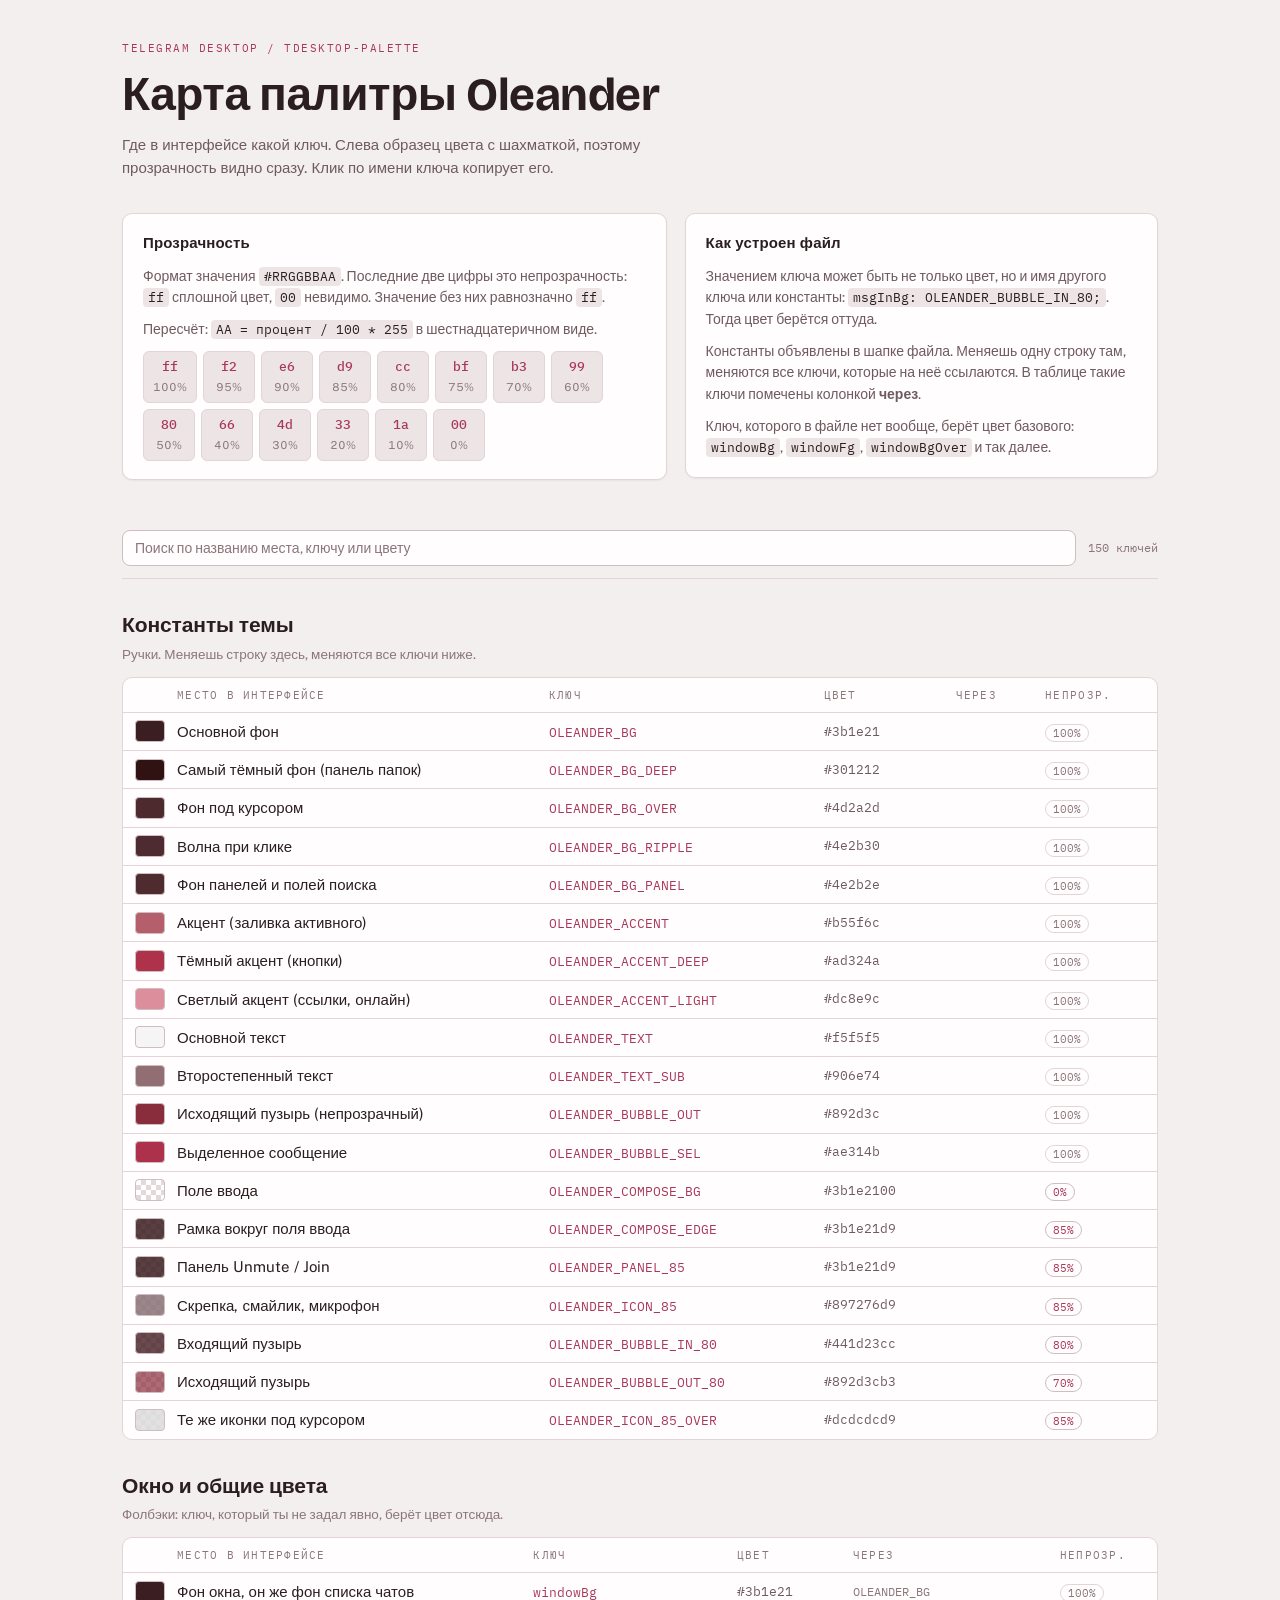
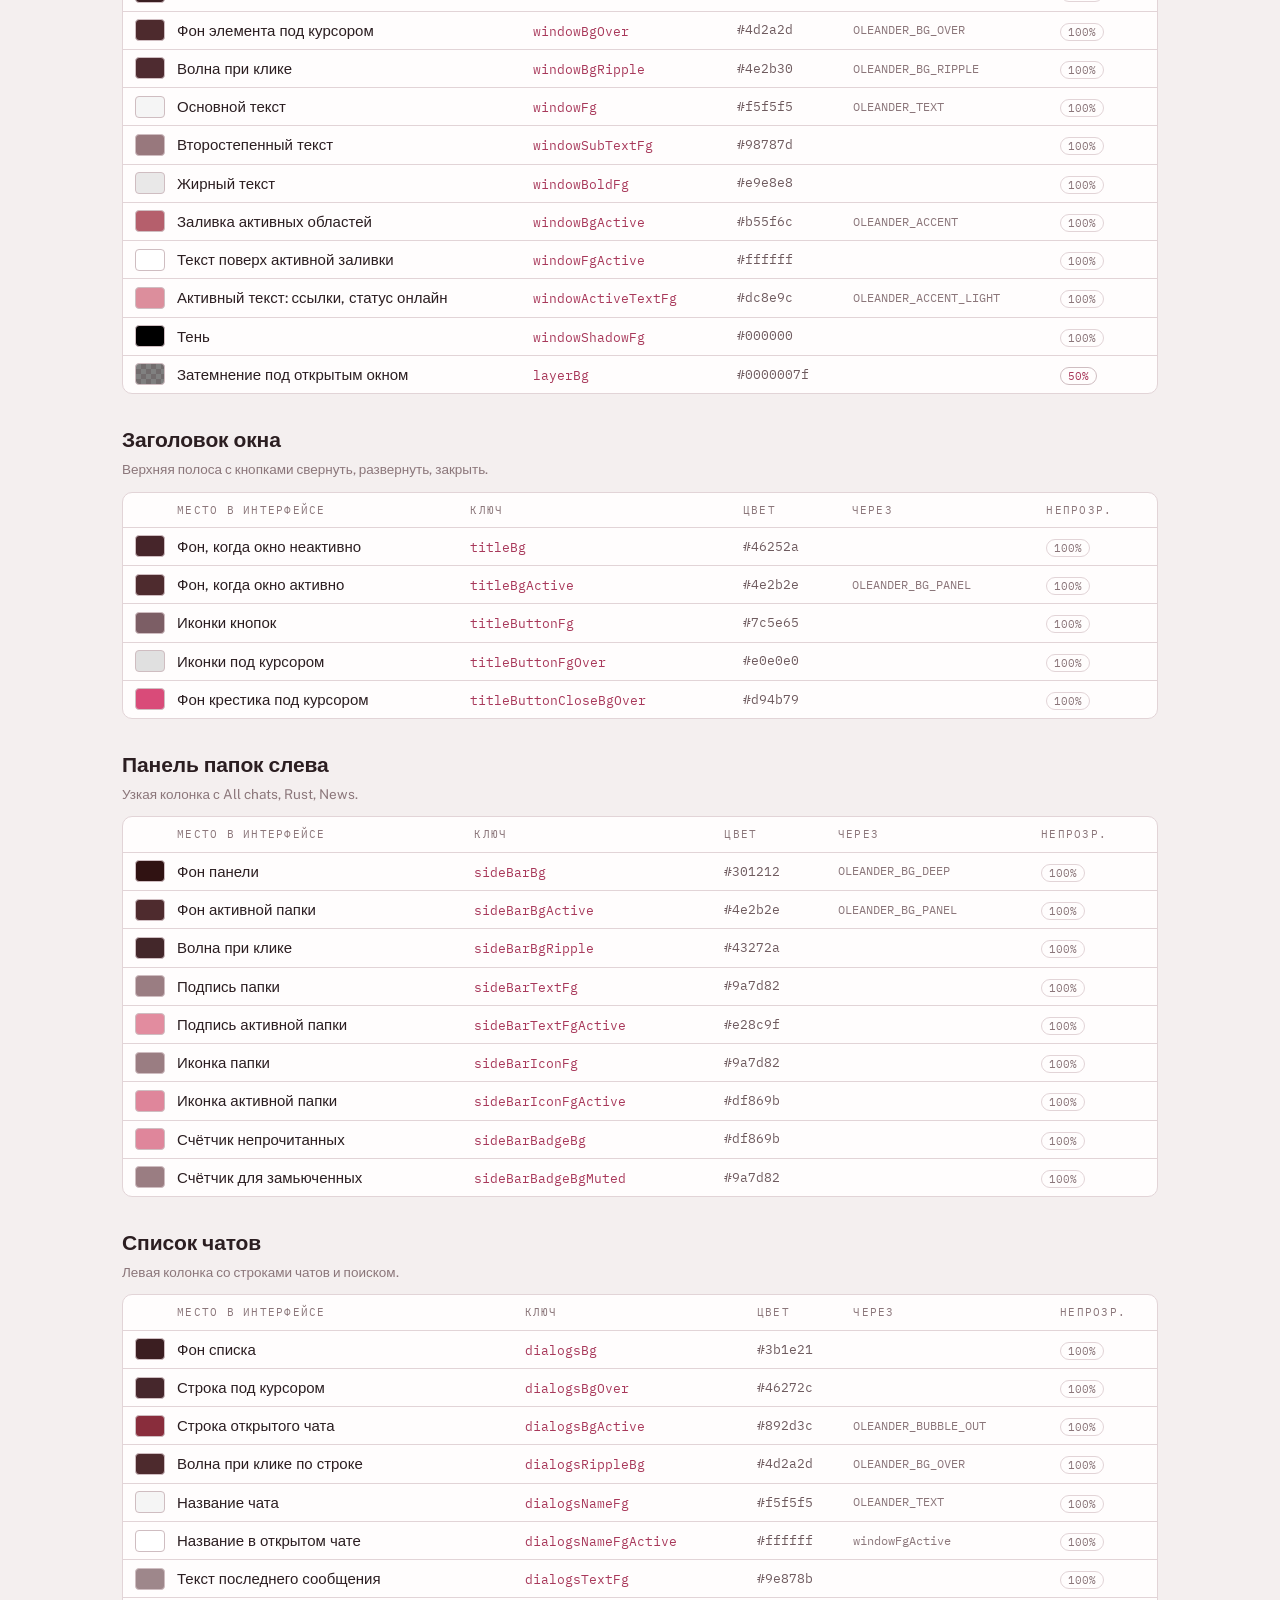
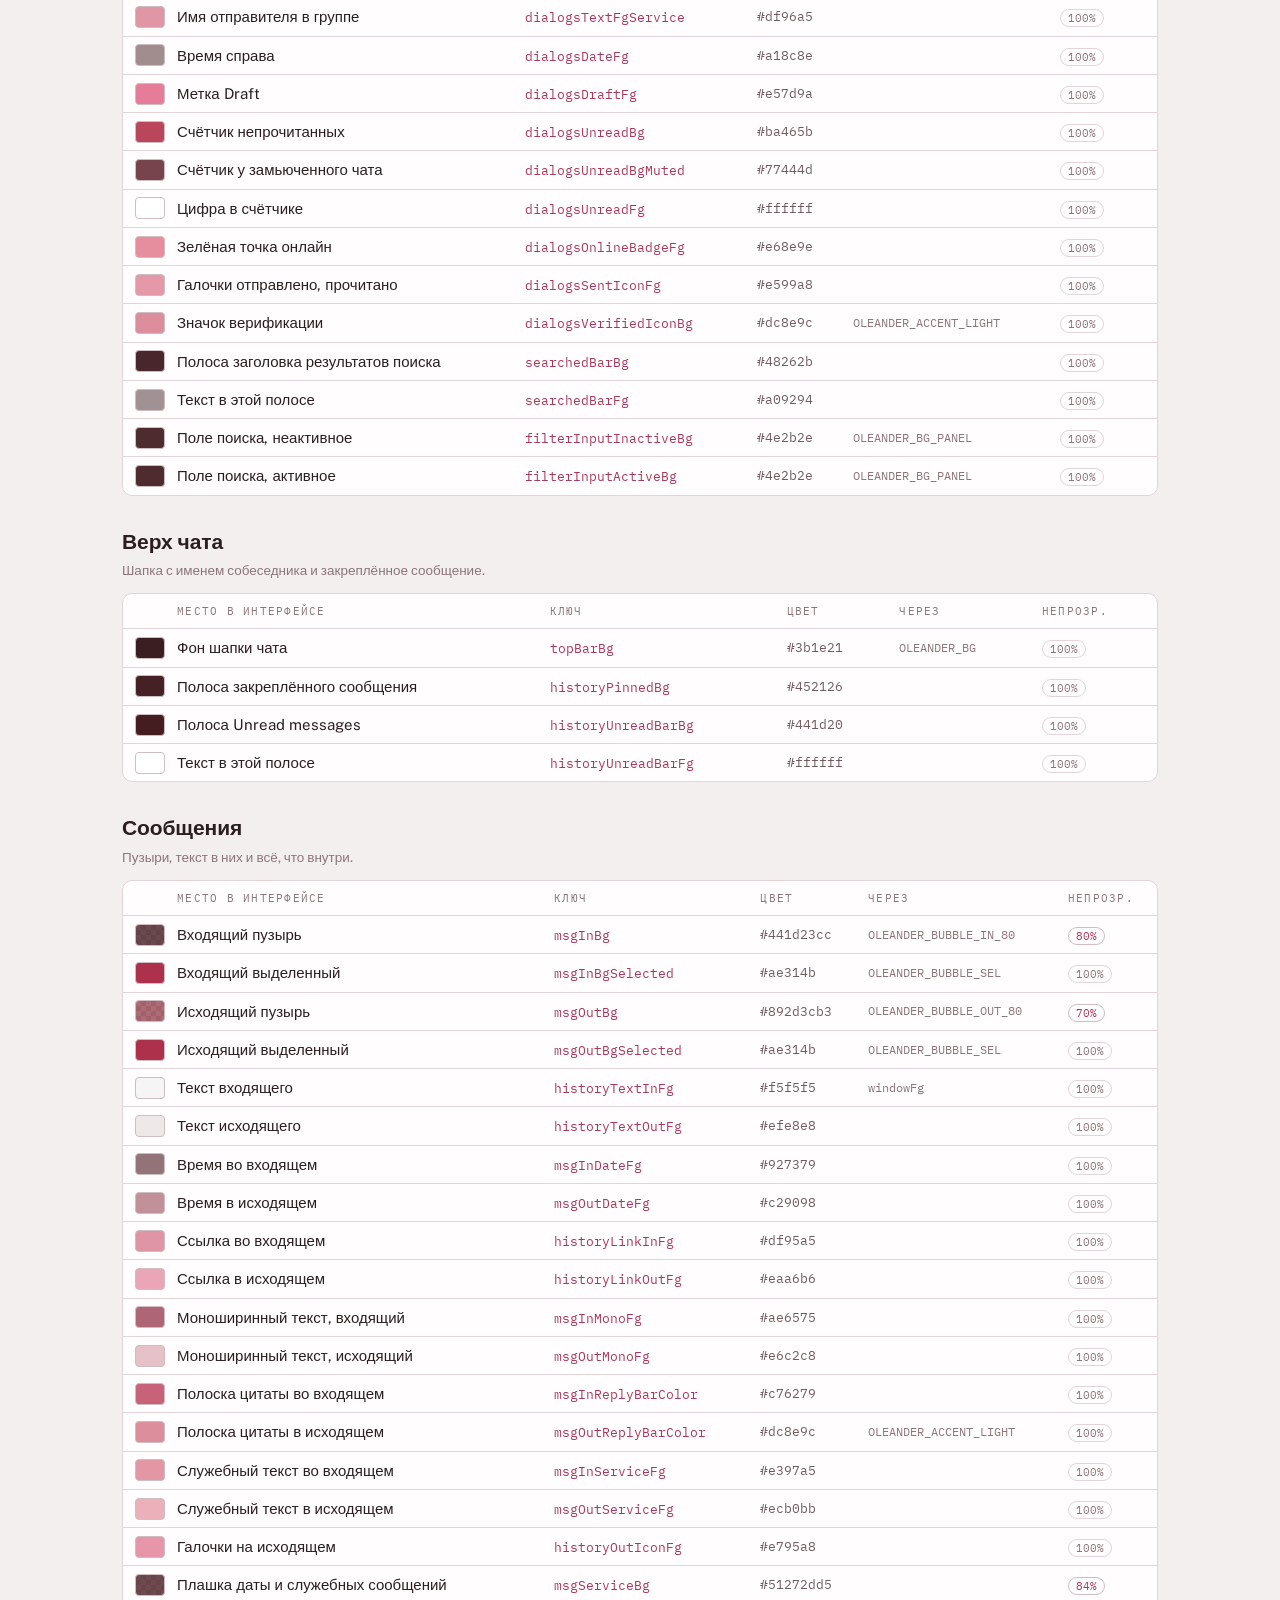
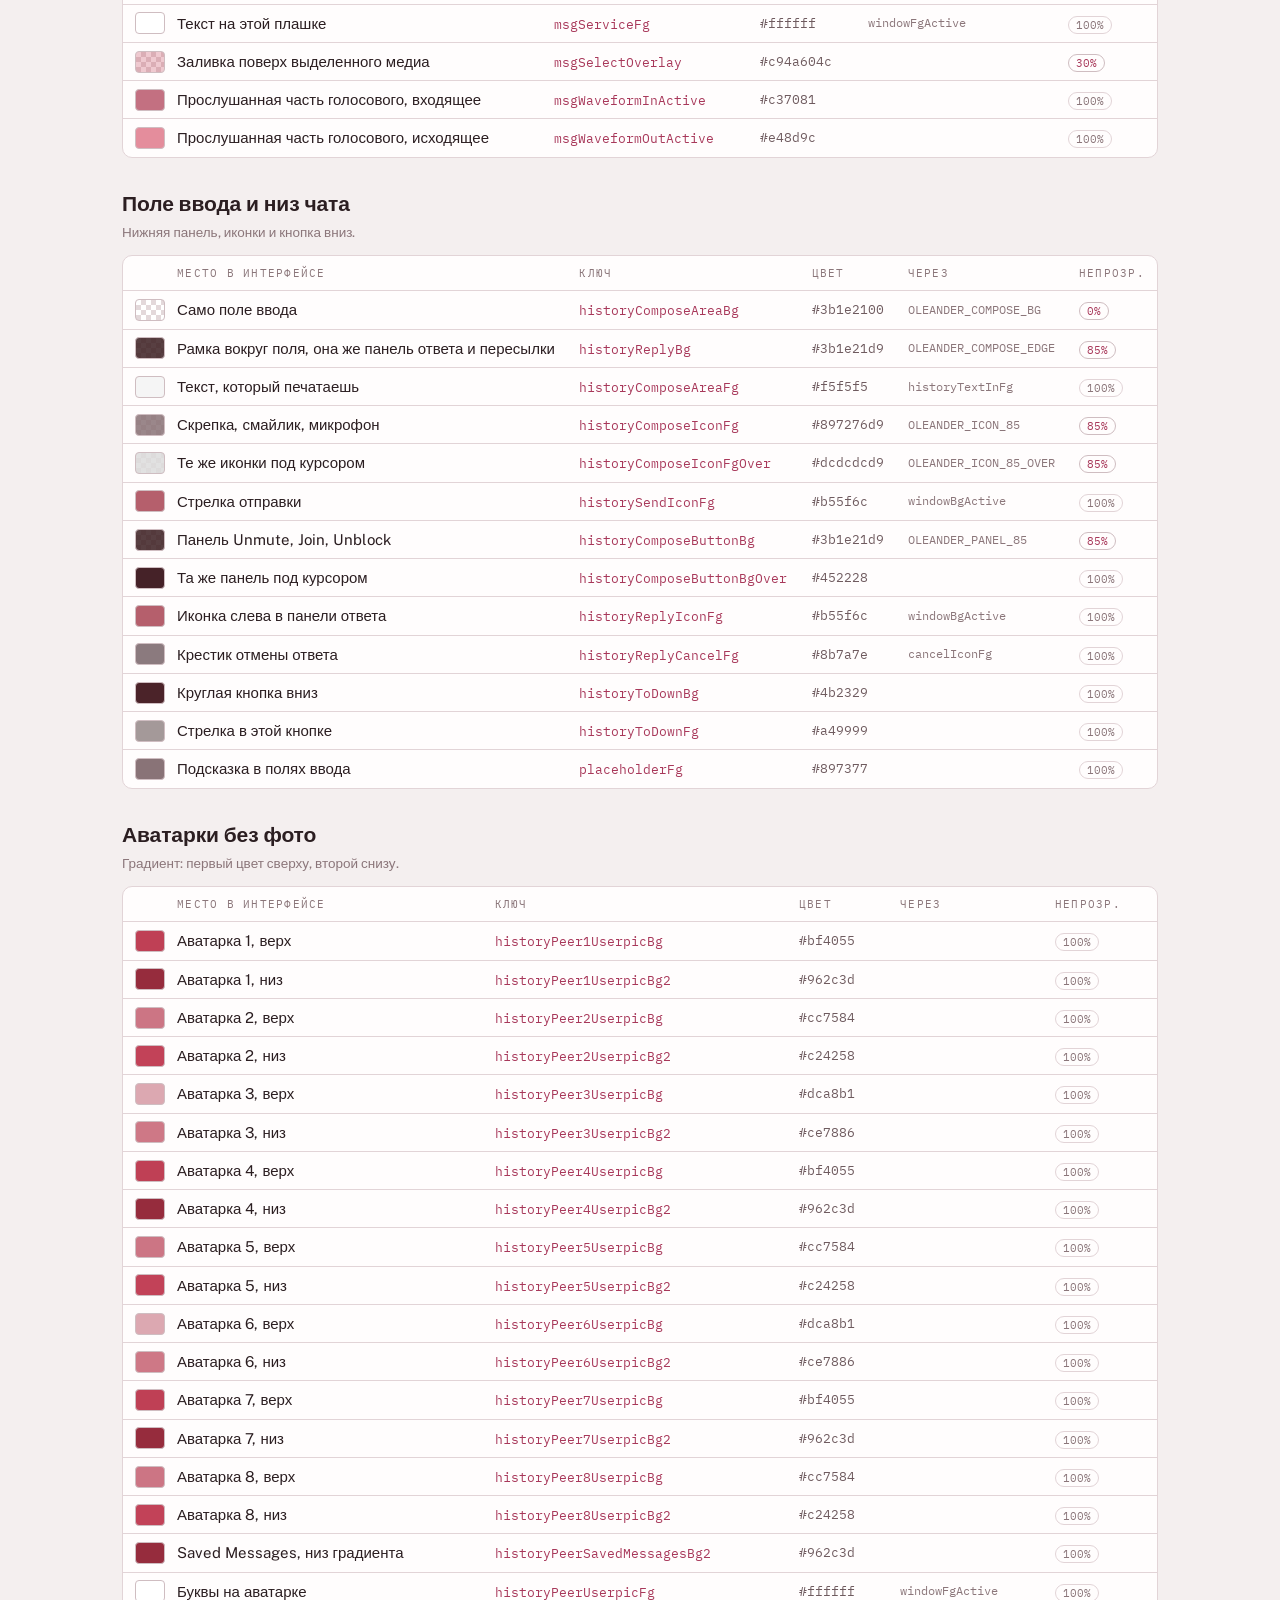
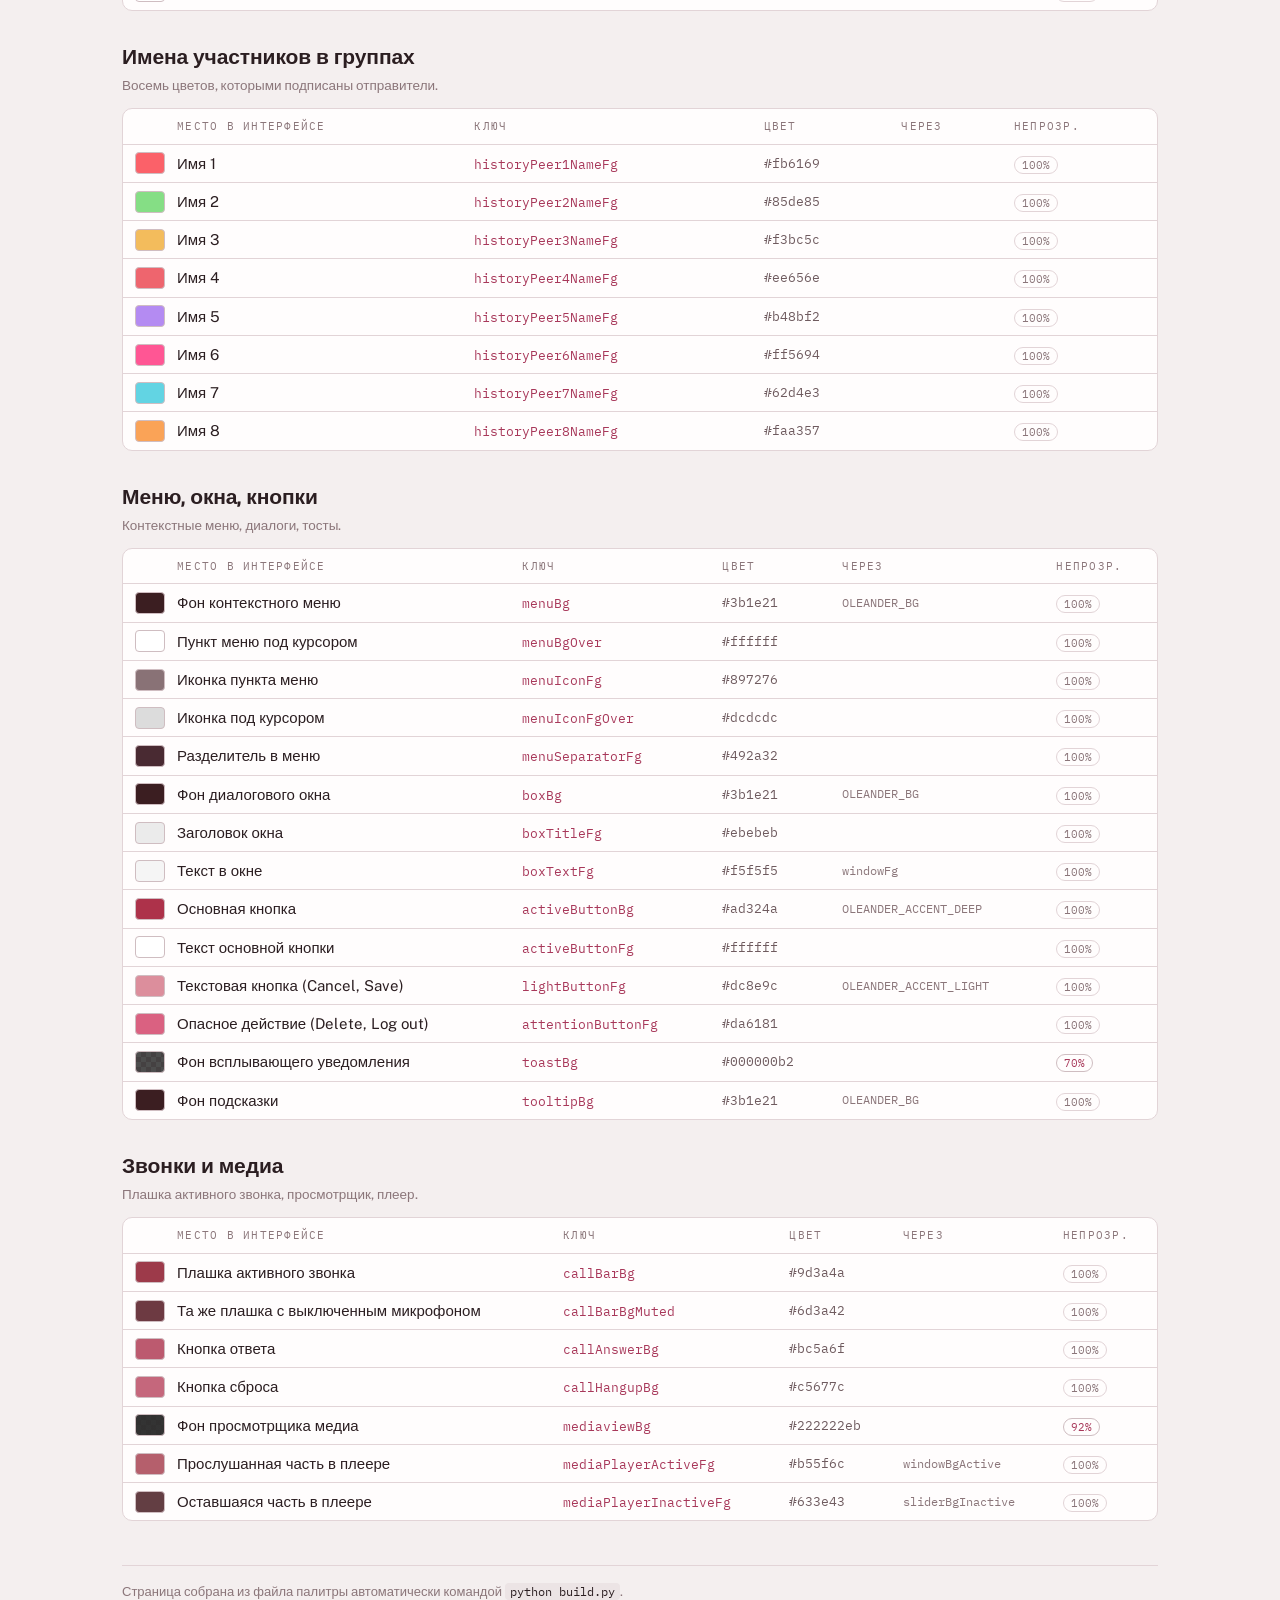
==== commit 97ebf5cd: "Track the finished palette in git and rebuild the reference page" ====
--- a/docs/index.html
+++ b/docs/index.html
@@ -185,7 +185,7 @@
 <div id="toast" role="status" aria-live="polite"></div>
 
 <script>
-const DATA = [{"title": "Константы темы", "note": "Ручки. Меняешь строку здесь, меняются все ключи ниже.", "rows": [{"key": "OLEANDER_BG", "label": "Основной фон", "value": "#3b1e21", "via": "", "alpha": 100}, {"key": "OLEANDER_BG_DEEP", "label": "Самый тёмный фон (панель папок)", "value": "#301212", "via": "", "alpha": 100}, {"key": "OLEANDER_BG_OVER", "label": "Фон под курсором", "value": "#4d2a2d", "via": "", "alpha": 100}, {"key": "OLEANDER_BG_RIPPLE", "label": "Волна при клике", "value": "#4e2b30", "via": "", "alpha": 100}, {"key": "OLEANDER_BG_PANEL", "label": "Фон панелей и полей поиска", "value": "#4e2b2e", "via": "", "alpha": 100}, {"key": "OLEANDER_ACCENT", "label": "Акцент (заливка активного)", "value": "#b55f6c", "via": "", "alpha": 100}, {"key": "OLEANDER_ACCENT_DEEP", "label": "Тёмный акцент (кнопки)", "value": "#ad324a", "via": "", "alpha": 100}, {"key": "OLEANDER_ACCENT_LIGHT", "label": "Светлый акцент (ссылки, онлайн)", "value": "#dc8e9c", "via": "", "alpha": 100}, {"key": "OLEANDER_TEXT", "label": "Основной текст", "value": "#f5f5f5", "via": "", "alpha": 100}, {"key": "OLEANDER_TEXT_SUB", "label": "Второстепенный текст", "value": "#906e74", "via": "", "alpha": 100}, {"key": "OLEANDER_BUBBLE_OUT", "label": "Исходящий пузырь (непрозрачный)", "value": "#892d3c", "via": "", "alpha": 100}, {"key": "OLEANDER_BUBBLE_SEL", "label": "Выделенное сообщение", "value": "#ae314b", "via": "", "alpha": 100}, {"key": "OLEANDER_COMPOSE_BG", "label": "Поле ввода", "value": "#3b1e2100", "via": "", "alpha": 0}, {"key": "OLEANDER_COMPOSE_EDGE", "label": "Рамка вокруг поля ввода", "value": "#3b1e21d9", "via": "", "alpha": 85}, {"key": "OLEANDER_PANEL_85", "label": "Панель Unmute / Join", "value": "#3b1e21d9", "via": "", "alpha": 85}, {"key": "OLEANDER_ICON_85", "label": "Скрепка, смайлик, микрофон", "value": "#897276d9", "via": "", "alpha": 85}, {"key": "OLEANDER_BUBBLE_IN_80", "label": "Входящий пузырь", "value": "#441d23cc", "via": "", "alpha": 80}, {"key": "OLEANDER_BUBBLE_OUT_80", "label": "Исходящий пузырь", "value": "#892d3cb3", "via": "", "alpha": 70}, {"key": "OLEANDER_ICON_85_OVER", "label": "Те же иконки под курсором", "value": "#dcdcdcd9", "via": "", "alpha": 85}]}, {"title": "Окно и общие цвета", "note": "Фолбэки: ключ, который ты не задал явно, берёт цвет отсюда.", "rows": [{"key": "windowBg", "label": "Фон окна, он же фон списка чатов", "value": "#3b1e21", "via": "OLEANDER_BG", "alpha": 100}, {"key": "windowBgOver", "label": "Фон элемента под курсором", "value": "#4d2a2d", "via": "OLEANDER_BG_OVER", "alpha": 100}, {"key": "windowBgRipple", "label": "Волна при клике", "value": "#4e2b30", "via": "OLEANDER_BG_RIPPLE", "alpha": 100}, {"key": "windowFg", "label": "Основной текст", "value": "#f5f5f5", "via": "OLEANDER_TEXT", "alpha": 100}, {"key": "windowSubTextFg", "label": "Второстепенный текст", "value": "#98787d", "via": "", "alpha": 100}, {"key": "windowBoldFg", "label": "Жирный текст", "value": "#e9e8e8", "via": "", "alpha": 100}, {"key": "windowBgActive", "label": "Заливка активных областей", "value": "#b55f6c", "via": "OLEANDER_ACCENT", "alpha": 100}, {"key": "windowFgActive", "label": "Текст поверх активной заливки", "value": "#ffffff", "via": "", "alpha": 100}, {"key": "windowActiveTextFg", "label": "Активный текст: ссылки, статус онлайн", "value": "#dc8e9c", "via": "OLEANDER_ACCENT_LIGHT", "alpha": 100}, {"key": "windowShadowFg", "label": "Тень", "value": "#000000", "via": "", "alpha": 100}, {"key": "layerBg", "label": "Затемнение под открытым окном", "value": "#0000007f", "via": "", "alpha": 50}]}, {"title": "Заголовок окна", "note": "Верхняя полоса с кнопками свернуть, развернуть, закрыть.", "rows": [{"key": "titleBg", "label": "Фон, когда окно неактивно", "value": "#46252a", "via": "", "alpha": 100}, {"key": "titleBgActive", "label": "Фон, когда окно активно", "value": "#4e2b2e", "via": "OLEANDER_BG_PANEL", "alpha": 100}, {"key": "titleButtonFg", "label": "Иконки кнопок", "value": "#7c5e65", "via": "", "alpha": 100}, {"key": "titleButtonFgOver", "label": "Иконки под курсором", "value": "#e0e0e0", "via": "", "alpha": 100}, {"key": "titleButtonCloseBgOver", "label": "Фон крестика под курсором", "value": "#d94b79", "via": "", "alpha": 100}]}, {"title": "Панель папок слева", "note": "Узкая колонка с All chats, Rust, News.", "rows": [{"key": "sideBarBg", "label": "Фон панели", "value": "#301212", "via": "OLEANDER_BG_DEEP", "alpha": 100}, {"key": "sideBarBgActive", "label": "Фон активной папки", "value": "#4e2b2e", "via": "OLEANDER_BG_PANEL", "alpha": 100}, {"key": "sideBarBgRipple", "label": "Волна при клике", "value": "#43272a", "via": "", "alpha": 100}, {"key": "sideBarTextFg", "label": "Подпись папки", "value": "#9a7d82", "via": "", "alpha": 100}, {"key": "sideBarTextFgActive", "label": "Подпись активной папки", "value": "#e28c9f", "via": "", "alpha": 100}, {"key": "sideBarIconFg", "label": "Иконка папки", "value": "#9a7d82", "via": "", "alpha": 100}, {"key": "sideBarIconFgActive", "label": "Иконка активной папки", "value": "#df869b", "via": "", "alpha": 100}, {"key": "sideBarBadgeBg", "label": "Счётчик непрочитанных", "value": "#df869b", "via": "", "alpha": 100}, {"key": "sideBarBadgeBgMuted", "label": "Счётчик для замьюченных", "value": "#9a7d82", "via": "", "alpha": 100}]}, {"title": "Список чатов", "note": "Левая колонка со строками чатов и поиском.", "rows": [{"key": "dialogsBg", "label": "Фон списка", "value": "#3b1e21", "via": "windowBg", "alpha": 100}, {"key": "dialogsBgOver", "label": "Строка под курсором", "value": "#46272c", "via": "", "alpha": 100}, {"key": "dialogsBgActive", "label": "Строка открытого чата", "value": "#892d3c", "via": "OLEANDER_BUBBLE_OUT", "alpha": 100}, {"key": "dialogsRippleBg", "label": "Волна при клике по строке", "value": "#4d2a2d", "via": "OLEANDER_BG_OVER", "alpha": 100}, {"key": "dialogsNameFg", "label": "Название чата", "value": "#f5f5f5", "via": "OLEANDER_TEXT", "alpha": 100}, {"key": "dialogsNameFgActive", "label": "Название в открытом чате", "value": "#ffffff", "via": "windowFgActive", "alpha": 100}, {"key": "dialogsTextFg", "label": "Текст последнего сообщения", "value": "#9e878b", "via": "", "alpha": 100}, {"key": "dialogsTextFgService", "label": "Имя отправителя в группе", "value": "#df96a5", "via": "", "alpha": 100}, {"key": "dialogsDateFg", "label": "Время справа", "value": "#a18c8e", "via": "", "alpha": 100}, {"key": "dialogsDraftFg", "label": "Метка Draft", "value": "#e57d9a", "via": "", "alpha": 100}, {"key": "dialogsUnreadBg", "label": "Счётчик непрочитанных", "value": "#ba465b", "via": "", "alpha": 100}, {"key": "dialogsUnreadBgMuted", "label": "Счётчик у замьюченного чата", "value": "#77444d", "via": "", "alpha": 100}, {"key": "dialogsUnreadFg", "label": "Цифра в счётчике", "value": "#ffffff", "via": "", "alpha": 100}, {"key": "dialogsOnlineBadgeFg", "label": "Зелёная точка онлайн", "value": "#e68e9e", "via": "", "alpha": 100}, {"key": "dialogsSentIconFg", "label": "Галочки отправлено, прочитано", "value": "#e599a8", "via": "", "alpha": 100}, {"key": "dialogsVerifiedIconBg", "label": "Значок верификации", "value": "#dc8e9c", "via": "OLEANDER_ACCENT_LIGHT", "alpha": 100}, {"key": "searchedBarBg", "label": "Полоса заголовка результатов поиска", "value": "#48262b", "via": "", "alpha": 100}, {"key": "searchedBarFg", "label": "Текст в этой полосе", "value": "#a09294", "via": "", "alpha": 100}, {"key": "filterInputInactiveBg", "label": "Поле поиска, неактивное", "value": "#4e2b2e", "via": "OLEANDER_BG_PANEL", "alpha": 100}, {"key": "filterInputActiveBg", "label": "Поле поиска, активное", "value": "#4e2b2e", "via": "OLEANDER_BG_PANEL", "alpha": 100}]}, {"title": "Верх чата", "note": "Шапка с именем собеседника и закреплённое сообщение.", "rows": [{"key": "topBarBg", "label": "Фон шапки чата", "value": "#3b1e21", "via": "OLEANDER_BG", "alpha": 100}, {"key": "historyPinnedBg", "label": "Полоса закреплённого сообщения", "value": "#452126", "via": "", "alpha": 100}, {"key": "historyUnreadBarBg", "label": "Полоса Unread messages", "value": "#441d20", "via": "", "alpha": 100}, {"key": "historyUnreadBarFg", "label": "Текст в этой полосе", "value": "#ffffff", "via": "", "alpha": 100}]}, {"title": "Сообщения", "note": "Пузыри, текст в них и всё, что внутри.", "rows": [{"key": "msgInBg", "label": "Входящий пузырь", "value": "#441d23cc", "via": "OLEANDER_BUBBLE_IN_80", "alpha": 80}, {"key": "msgInBgSelected", "label": "Входящий выделенный", "value": "#ae314b", "via": "OLEANDER_BUBBLE_SEL", "alpha": 100}, {"key": "msgOutBg", "label": "Исходящий пузырь", "value": "#892d3cb3", "via": "OLEANDER_BUBBLE_OUT_80", "alpha": 70}, {"key": "msgOutBgSelected", "label": "Исходящий выделенный", "value": "#ae314b", "via": "OLEANDER_BUBBLE_SEL", "alpha": 100}, {"key": "historyTextInFg", "label": "Текст входящего", "value": "#f5f5f5", "via": "windowFg", "alpha": 100}, {"key": "historyTextOutFg", "label": "Текст исходящего", "value": "#efe8e8", "via": "", "alpha": 100}, {"key": "msgInDateFg", "label": "Время во входящем", "value": "#927379", "via": "", "alpha": 100}, {"key": "msgOutDateFg", "label": "Время в исходящем", "value": "#c29098", "via": "", "alpha": 100}, {"key": "historyLinkInFg", "label": "Ссылка во входящем", "value": "#df95a5", "via": "", "alpha": 100}, {"key": "historyLinkOutFg", "label": "Ссылка в исходящем", "value": "#eaa6b6", "via": "", "alpha": 100}, {"key": "msgInMonoFg", "label": "Моноширинный текст, входящий", "value": "#ae6575", "via": "", "alpha": 100}, {"key": "msgOutMonoFg", "label": "Моноширинный текст, исходящий", "value": "#e6c2c8", "via": "", "alpha": 100}, {"key": "msgInReplyBarColor", "label": "Полоска цитаты во входящем", "value": "#c76279", "via": "", "alpha": 100}, {"key": "msgOutReplyBarColor", "label": "Полоска цитаты в исходящем", "value": "#dc8e9c", "via": "OLEANDER_ACCENT_LIGHT", "alpha": 100}, {"key": "msgInServiceFg", "label": "Служебный текст во входящем", "value": "#e397a5", "via": "", "alpha": 100}, {"key": "msgOutServiceFg", "label": "Служебный текст в исходящем", "value": "#ecb0bb", "via": "", "alpha": 100}, {"key": "historyOutIconFg", "label": "Галочки на исходящем", "value": "#e795a8", "via": "", "alpha": 100}, {"key": "msgServiceBg", "label": "Плашка даты и служебных сообщений", "value": "#51272dd5", "via": "", "alpha": 84}, {"key": "msgServiceFg", "label": "Текст на этой плашке", "value": "#ffffff", "via": "windowFgActive", "alpha": 100}, {"key": "msgSelectOverlay", "label": "Заливка поверх выделенного медиа", "value": "#c94a604c", "via": "", "alpha": 30}, {"key": "msgWaveformInActive", "label": "Прослушанная часть голосового, входящее", "value": "#c37081", "via": "", "alpha": 100}, {"key": "msgWaveformOutActive", "label": "Прослушанная часть голосового, исходящее", "value": "#e48d9c", "via": "", "alpha": 100}]}, {"title": "Поле ввода и низ чата", "note": "Нижняя панель, иконки и кнопка вниз.", "rows": [{"key": "historyComposeAreaBg", "label": "Само поле ввода", "value": "#3b1e2100", "via": "OLEANDER_COMPOSE_BG", "alpha": 0}, {"key": "historyReplyBg", "label": "Рамка вокруг поля, она же панель ответа и пересылки", "value": "#3b1e21d9", "via": "OLEANDER_COMPOSE_EDGE", "alpha": 85}, {"key": "historyComposeAreaFg", "label": "Текст, который печатаешь", "value": "#f5f5f5", "via": "historyTextInFg", "alpha": 100}, {"key": "historyComposeIconFg", "label": "Скрепка, смайлик, микрофон", "value": "#897276d9", "via": "OLEANDER_ICON_85", "alpha": 85}, {"key": "historyComposeIconFgOver", "label": "Те же иконки под курсором", "value": "#dcdcdcd9", "via": "OLEANDER_ICON_85_OVER", "alpha": 85}, {"key": "historySendIconFg", "label": "Стрелка отправки", "value": "#b55f6c", "via": "windowBgActive", "alpha": 100}, {"key": "historyComposeButtonBg", "label": "Панель Unmute, Join, Unblock", "value": "#3b1e21d9", "via": "OLEANDER_PANEL_85", "alpha": 85}, {"key": "historyComposeButtonBgOver", "label": "Та же панель под курсором", "value": "#452228", "via": "", "alpha": 100}, {"key": "historyReplyIconFg", "label": "Иконка слева в панели ответа", "value": "#b55f6c", "via": "windowBgActive", "alpha": 100}, {"key": "historyReplyCancelFg", "label": "Крестик отмены ответа", "value": "#8b7a7e", "via": "cancelIconFg", "alpha": 100}, {"key": "historyToDownBg", "label": "Круглая кнопка вниз", "value": "#4b2329", "via": "", "alpha": 100}, {"key": "historyToDownFg", "label": "Стрелка в этой кнопке", "value": "#a49999", "via": "", "alpha": 100}, {"key": "placeholderFg", "label": "Подсказка в полях ввода", "value": "#897377", "via": "", "alpha": 100}]}, {"title": "Аватарки без фото", "note": "Градиент: первый цвет сверху, второй снизу.", "rows": [{"key": "historyPeer1UserpicBg", "label": "Аватарка 1, верх", "value": "#b276a6", "via": "", "alpha": 100}, {"key": "historyPeer1UserpicBg2", "label": "Аватарка 1, низ", "value": "#904781", "via": "", "alpha": 100}, {"key": "historyPeer2UserpicBg", "label": "Аватарка 2, верх", "value": "#96547c", "via": "", "alpha": 100}, {"key": "historyPeer2UserpicBg2", "label": "Аватарка 2, низ", "value": "#673252", "via": "", "alpha": 100}, {"key": "historyPeer3UserpicBg", "label": "Аватарка 3, верх", "value": "#b98399", "via": "", "alpha": 100}, {"key": "historyPeer3UserpicBg2", "label": "Аватарка 3, низ", "value": "#9d4d6d", "via": "", "alpha": 100}, {"key": "historyPeer4UserpicBg", "label": "Аватарка 4, верх", "value": "#a35c6a", "via": "", "alpha": 100}, {"key": "historyPeer4UserpicBg2", "label": "Аватарка 4, низ", "value": "#df869b", "via": "", "alpha": 100}, {"key": "historyPeer5UserpicBg", "label": "Аватарка 5, верх", "value": "#ae6f71", "via": "", "alpha": 100}, {"key": "historyPeer5UserpicBg2", "label": "Аватарка 5, низ", "value": "#df869b", "via": "", "alpha": 100}, {"key": "historyPeer6UserpicBg", "label": "Аватарка 6, верх", "value": "#905951", "via": "", "alpha": 100}, {"key": "historyPeer6UserpicBg2", "label": "Аватарка 6, низ", "value": "#df869b", "via": "", "alpha": 100}, {"key": "historyPeer7UserpicBg", "label": "Аватарка 7, верх", "value": "#b68e7c", "via": "", "alpha": 100}, {"key": "historyPeer7UserpicBg2", "label": "Аватарка 7, низ", "value": "#96614a", "via": "", "alpha": 100}, {"key": "historyPeer8UserpicBg", "label": "Аватарка 8, верх", "value": "#c1909f", "via": "", "alpha": 100}, {"key": "historyPeer8UserpicBg2", "label": "Аватарка 8, низ", "value": "#ab546e", "via": "", "alpha": 100}, {"key": "historyPeerSavedMessagesBg2", "label": "Saved Messages, низ градиента", "value": "#df869b", "via": "historyPeer4UserpicBg2", "alpha": 100}, {"key": "historyPeerUserpicFg", "label": "Буквы на аватарке", "value": "#ffffff", "via": "windowFgActive", "alpha": 100}]}, {"title": "Имена участников в группах", "note": "Восемь цветов, которыми подписаны отправители.", "rows": [{"key": "historyPeer1NameFg", "label": "Имя 1", "value": "#fb6169", "via": "", "alpha": 100}, {"key": "historyPeer2NameFg", "label": "Имя 2", "value": "#85de85", "via": "", "alpha": 100}, {"key": "historyPeer3NameFg", "label": "Имя 3", "value": "#f3bc5c", "via": "", "alpha": 100}, {"key": "historyPeer4NameFg", "label": "Имя 4", "value": "#ee656e", "via": "", "alpha": 100}, {"key": "historyPeer5NameFg", "label": "Имя 5", "value": "#b48bf2", "via": "", "alpha": 100}, {"key": "historyPeer6NameFg", "label": "Имя 6", "value": "#ff5694", "via": "", "alpha": 100}, {"key": "historyPeer7NameFg", "label": "Имя 7", "value": "#62d4e3", "via": "", "alpha": 100}, {"key": "historyPeer8NameFg", "label": "Имя 8", "value": "#faa357", "via": "", "alpha": 100}]}, {"title": "Меню, окна, кнопки", "note": "Контекстные меню, диалоги, тосты.", "rows": [{"key": "menuBg", "label": "Фон контекстного меню", "value": "#3b1e21", "via": "OLEANDER_BG", "alpha": 100}, {"key": "menuBgOver", "label": "Пункт меню под курсором", "value": "#ffffff", "via": "", "alpha": 100}, {"key": "menuIconFg", "label": "Иконка пункта меню", "value": "#897276", "via": "", "alpha": 100}, {"key": "menuIconFgOver", "label": "Иконка под курсором", "value": "#dcdcdc", "via": "", "alpha": 100}, {"key": "menuSeparatorFg", "label": "Разделитель в меню", "value": "#492a32", "via": "", "alpha": 100}, {"key": "boxBg", "label": "Фон диалогового окна", "value": "#3b1e21", "via": "OLEANDER_BG", "alpha": 100}, {"key": "boxTitleFg", "label": "Заголовок окна", "value": "#ebebeb", "via": "", "alpha": 100}, {"key": "boxTextFg", "label": "Текст в окне", "value": "#f5f5f5", "via": "windowFg", "alpha": 100}, {"key": "activeButtonBg", "label": "Основная кнопка", "value": "#ad324a", "via": "OLEANDER_ACCENT_DEEP", "alpha": 100}, {"key": "activeButtonFg", "label": "Текст основной кнопки", "value": "#ffffff", "via": "", "alpha": 100}, {"key": "lightButtonFg", "label": "Текстовая кнопка (Cancel, Save)", "value": "#dc8e9c", "via": "OLEANDER_ACCENT_LIGHT", "alpha": 100}, {"key": "attentionButtonFg", "label": "Опасное действие (Delete, Log out)", "value": "#da6181", "via": "", "alpha": 100}, {"key": "toastBg", "label": "Фон всплывающего уведомления", "value": "#000000b2", "via": "", "alpha": 70}, {"key": "tooltipBg", "label": "Фон подсказки", "value": "#3b1e21", "via": "OLEANDER_BG", "alpha": 100}]}, {"title": "Звонки и медиа", "note": "Плашка активного звонка, просмотрщик, плеер.", "rows": [{"key": "callBarBg", "label": "Плашка активного звонка", "value": "#9d3a4a", "via": "", "alpha": 100}, {"key": "callBarBgMuted", "label": "Та же плашка с выключенным микрофоном", "value": "#6d3a42", "via": "", "alpha": 100}, {"key": "callAnswerBg", "label": "Кнопка ответа", "value": "#bc5a6f", "via": "", "alpha": 100}, {"key": "callHangupBg", "label": "Кнопка сброса", "value": "#c5677c", "via": "", "alpha": 100}, {"key": "mediaviewBg", "label": "Фон просмотрщика медиа", "value": "#222222eb", "via": "", "alpha": 92}, {"key": "mediaPlayerActiveFg", "label": "Прослушанная часть в плеере", "value": "#b55f6c", "via": "windowBgActive", "alpha": 100}, {"key": "mediaPlayerInactiveFg", "label": "Оставшаяся часть в плеере", "value": "#633e43", "via": "sliderBgInactive", "alpha": 100}]}];
+const DATA = [{"title": "Константы темы", "note": "Ручки. Меняешь строку здесь, меняются все ключи ниже.", "rows": [{"key": "OLEANDER_BG", "label": "Основной фон", "value": "#3b1e21", "via": "", "alpha": 100}, {"key": "OLEANDER_BG_DEEP", "label": "Самый тёмный фон (панель папок)", "value": "#301212", "via": "", "alpha": 100}, {"key": "OLEANDER_BG_OVER", "label": "Фон под курсором", "value": "#4d2a2d", "via": "", "alpha": 100}, {"key": "OLEANDER_BG_RIPPLE", "label": "Волна при клике", "value": "#4e2b30", "via": "", "alpha": 100}, {"key": "OLEANDER_BG_PANEL", "label": "Фон панелей и полей поиска", "value": "#4e2b2e", "via": "", "alpha": 100}, {"key": "OLEANDER_ACCENT", "label": "Акцент (заливка активного)", "value": "#b55f6c", "via": "", "alpha": 100}, {"key": "OLEANDER_ACCENT_DEEP", "label": "Тёмный акцент (кнопки)", "value": "#ad324a", "via": "", "alpha": 100}, {"key": "OLEANDER_ACCENT_LIGHT", "label": "Светлый акцент (ссылки, онлайн)", "value": "#dc8e9c", "via": "", "alpha": 100}, {"key": "OLEANDER_TEXT", "label": "Основной текст", "value": "#f5f5f5", "via": "", "alpha": 100}, {"key": "OLEANDER_TEXT_SUB", "label": "Второстепенный текст", "value": "#906e74", "via": "", "alpha": 100}, {"key": "OLEANDER_BUBBLE_OUT", "label": "Исходящий пузырь (непрозрачный)", "value": "#892d3c", "via": "", "alpha": 100}, {"key": "OLEANDER_BUBBLE_SEL", "label": "Выделенное сообщение", "value": "#ae314b", "via": "", "alpha": 100}, {"key": "OLEANDER_COMPOSE_BG", "label": "Поле ввода", "value": "#3b1e2100", "via": "", "alpha": 0}, {"key": "OLEANDER_COMPOSE_EDGE", "label": "Рамка вокруг поля ввода", "value": "#3b1e21d9", "via": "", "alpha": 85}, {"key": "OLEANDER_PANEL_85", "label": "Панель Unmute / Join", "value": "#3b1e21d9", "via": "", "alpha": 85}, {"key": "OLEANDER_ICON_85", "label": "Скрепка, смайлик, микрофон", "value": "#897276d9", "via": "", "alpha": 85}, {"key": "OLEANDER_BUBBLE_IN_80", "label": "Входящий пузырь", "value": "#441d23cc", "via": "", "alpha": 80}, {"key": "OLEANDER_BUBBLE_OUT_80", "label": "Исходящий пузырь", "value": "#892d3cb3", "via": "", "alpha": 70}, {"key": "OLEANDER_ICON_85_OVER", "label": "Те же иконки под курсором", "value": "#dcdcdcd9", "via": "", "alpha": 85}]}, {"title": "Окно и общие цвета", "note": "Фолбэки: ключ, который ты не задал явно, берёт цвет отсюда.", "rows": [{"key": "windowBg", "label": "Фон окна, он же фон списка чатов", "value": "#3b1e21", "via": "OLEANDER_BG", "alpha": 100}, {"key": "windowBgOver", "label": "Фон элемента под курсором", "value": "#4d2a2d", "via": "OLEANDER_BG_OVER", "alpha": 100}, {"key": "windowBgRipple", "label": "Волна при клике", "value": "#4e2b30", "via": "OLEANDER_BG_RIPPLE", "alpha": 100}, {"key": "windowFg", "label": "Основной текст", "value": "#f5f5f5", "via": "OLEANDER_TEXT", "alpha": 100}, {"key": "windowSubTextFg", "label": "Второстепенный текст", "value": "#98787d", "via": "", "alpha": 100}, {"key": "windowBoldFg", "label": "Жирный текст", "value": "#e9e8e8", "via": "", "alpha": 100}, {"key": "windowBgActive", "label": "Заливка активных областей", "value": "#b55f6c", "via": "OLEANDER_ACCENT", "alpha": 100}, {"key": "windowFgActive", "label": "Текст поверх активной заливки", "value": "#ffffff", "via": "", "alpha": 100}, {"key": "windowActiveTextFg", "label": "Активный текст: ссылки, статус онлайн", "value": "#dc8e9c", "via": "OLEANDER_ACCENT_LIGHT", "alpha": 100}, {"key": "windowShadowFg", "label": "Тень", "value": "#000000", "via": "", "alpha": 100}, {"key": "layerBg", "label": "Затемнение под открытым окном", "value": "#0000007f", "via": "", "alpha": 50}]}, {"title": "Заголовок окна", "note": "Верхняя полоса с кнопками свернуть, развернуть, закрыть.", "rows": [{"key": "titleBg", "label": "Фон, когда окно неактивно", "value": "#46252a", "via": "", "alpha": 100}, {"key": "titleBgActive", "label": "Фон, когда окно активно", "value": "#4e2b2e", "via": "OLEANDER_BG_PANEL", "alpha": 100}, {"key": "titleButtonFg", "label": "Иконки кнопок", "value": "#7c5e65", "via": "", "alpha": 100}, {"key": "titleButtonFgOver", "label": "Иконки под курсором", "value": "#e0e0e0", "via": "", "alpha": 100}, {"key": "titleButtonCloseBgOver", "label": "Фон крестика под курсором", "value": "#d94b79", "via": "", "alpha": 100}]}, {"title": "Панель папок слева", "note": "Узкая колонка с All chats, Rust, News.", "rows": [{"key": "sideBarBg", "label": "Фон панели", "value": "#301212", "via": "OLEANDER_BG_DEEP", "alpha": 100}, {"key": "sideBarBgActive", "label": "Фон активной папки", "value": "#4e2b2e", "via": "OLEANDER_BG_PANEL", "alpha": 100}, {"key": "sideBarBgRipple", "label": "Волна при клике", "value": "#43272a", "via": "", "alpha": 100}, {"key": "sideBarTextFg", "label": "Подпись папки", "value": "#9a7d82", "via": "", "alpha": 100}, {"key": "sideBarTextFgActive", "label": "Подпись активной папки", "value": "#e28c9f", "via": "", "alpha": 100}, {"key": "sideBarIconFg", "label": "Иконка папки", "value": "#9a7d82", "via": "", "alpha": 100}, {"key": "sideBarIconFgActive", "label": "Иконка активной папки", "value": "#df869b", "via": "", "alpha": 100}, {"key": "sideBarBadgeBg", "label": "Счётчик непрочитанных", "value": "#df869b", "via": "", "alpha": 100}, {"key": "sideBarBadgeBgMuted", "label": "Счётчик для замьюченных", "value": "#9a7d82", "via": "", "alpha": 100}]}, {"title": "Список чатов", "note": "Левая колонка со строками чатов и поиском.", "rows": [{"key": "dialogsBg", "label": "Фон списка", "value": "#3b1e21", "via": "", "alpha": 100}, {"key": "dialogsBgOver", "label": "Строка под курсором", "value": "#46272c", "via": "", "alpha": 100}, {"key": "dialogsBgActive", "label": "Строка открытого чата", "value": "#892d3c", "via": "OLEANDER_BUBBLE_OUT", "alpha": 100}, {"key": "dialogsRippleBg", "label": "Волна при клике по строке", "value": "#4d2a2d", "via": "OLEANDER_BG_OVER", "alpha": 100}, {"key": "dialogsNameFg", "label": "Название чата", "value": "#f5f5f5", "via": "OLEANDER_TEXT", "alpha": 100}, {"key": "dialogsNameFgActive", "label": "Название в открытом чате", "value": "#ffffff", "via": "windowFgActive", "alpha": 100}, {"key": "dialogsTextFg", "label": "Текст последнего сообщения", "value": "#9e878b", "via": "", "alpha": 100}, {"key": "dialogsTextFgService", "label": "Имя отправителя в группе", "value": "#df96a5", "via": "", "alpha": 100}, {"key": "dialogsDateFg", "label": "Время справа", "value": "#a18c8e", "via": "", "alpha": 100}, {"key": "dialogsDraftFg", "label": "Метка Draft", "value": "#e57d9a", "via": "", "alpha": 100}, {"key": "dialogsUnreadBg", "label": "Счётчик непрочитанных", "value": "#ba465b", "via": "", "alpha": 100}, {"key": "dialogsUnreadBgMuted", "label": "Счётчик у замьюченного чата", "value": "#77444d", "via": "", "alpha": 100}, {"key": "dialogsUnreadFg", "label": "Цифра в счётчике", "value": "#ffffff", "via": "", "alpha": 100}, {"key": "dialogsOnlineBadgeFg", "label": "Зелёная точка онлайн", "value": "#e68e9e", "via": "", "alpha": 100}, {"key": "dialogsSentIconFg", "label": "Галочки отправлено, прочитано", "value": "#e599a8", "via": "", "alpha": 100}, {"key": "dialogsVerifiedIconBg", "label": "Значок верификации", "value": "#dc8e9c", "via": "OLEANDER_ACCENT_LIGHT", "alpha": 100}, {"key": "searchedBarBg", "label": "Полоса заголовка результатов поиска", "value": "#48262b", "via": "", "alpha": 100}, {"key": "searchedBarFg", "label": "Текст в этой полосе", "value": "#a09294", "via": "", "alpha": 100}, {"key": "filterInputInactiveBg", "label": "Поле поиска, неактивное", "value": "#4e2b2e", "via": "OLEANDER_BG_PANEL", "alpha": 100}, {"key": "filterInputActiveBg", "label": "Поле поиска, активное", "value": "#4e2b2e", "via": "OLEANDER_BG_PANEL", "alpha": 100}]}, {"title": "Верх чата", "note": "Шапка с именем собеседника и закреплённое сообщение.", "rows": [{"key": "topBarBg", "label": "Фон шапки чата", "value": "#3b1e21", "via": "OLEANDER_BG", "alpha": 100}, {"key": "historyPinnedBg", "label": "Полоса закреплённого сообщения", "value": "#452126", "via": "", "alpha": 100}, {"key": "historyUnreadBarBg", "label": "Полоса Unread messages", "value": "#441d20", "via": "", "alpha": 100}, {"key": "historyUnreadBarFg", "label": "Текст в этой полосе", "value": "#ffffff", "via": "", "alpha": 100}]}, {"title": "Сообщения", "note": "Пузыри, текст в них и всё, что внутри.", "rows": [{"key": "msgInBg", "label": "Входящий пузырь", "value": "#441d23cc", "via": "OLEANDER_BUBBLE_IN_80", "alpha": 80}, {"key": "msgInBgSelected", "label": "Входящий выделенный", "value": "#ae314b", "via": "OLEANDER_BUBBLE_SEL", "alpha": 100}, {"key": "msgOutBg", "label": "Исходящий пузырь", "value": "#892d3cb3", "via": "OLEANDER_BUBBLE_OUT_80", "alpha": 70}, {"key": "msgOutBgSelected", "label": "Исходящий выделенный", "value": "#ae314b", "via": "OLEANDER_BUBBLE_SEL", "alpha": 100}, {"key": "historyTextInFg", "label": "Текст входящего", "value": "#f5f5f5", "via": "windowFg", "alpha": 100}, {"key": "historyTextOutFg", "label": "Текст исходящего", "value": "#efe8e8", "via": "", "alpha": 100}, {"key": "msgInDateFg", "label": "Время во входящем", "value": "#927379", "via": "", "alpha": 100}, {"key": "msgOutDateFg", "label": "Время в исходящем", "value": "#c29098", "via": "", "alpha": 100}, {"key": "historyLinkInFg", "label": "Ссылка во входящем", "value": "#df95a5", "via": "", "alpha": 100}, {"key": "historyLinkOutFg", "label": "Ссылка в исходящем", "value": "#eaa6b6", "via": "", "alpha": 100}, {"key": "msgInMonoFg", "label": "Моноширинный текст, входящий", "value": "#ae6575", "via": "", "alpha": 100}, {"key": "msgOutMonoFg", "label": "Моноширинный текст, исходящий", "value": "#e6c2c8", "via": "", "alpha": 100}, {"key": "msgInReplyBarColor", "label": "Полоска цитаты во входящем", "value": "#c76279", "via": "", "alpha": 100}, {"key": "msgOutReplyBarColor", "label": "Полоска цитаты в исходящем", "value": "#dc8e9c", "via": "OLEANDER_ACCENT_LIGHT", "alpha": 100}, {"key": "msgInServiceFg", "label": "Служебный текст во входящем", "value": "#e397a5", "via": "", "alpha": 100}, {"key": "msgOutServiceFg", "label": "Служебный текст в исходящем", "value": "#ecb0bb", "via": "", "alpha": 100}, {"key": "historyOutIconFg", "label": "Галочки на исходящем", "value": "#e795a8", "via": "", "alpha": 100}, {"key": "msgServiceBg", "label": "Плашка даты и служебных сообщений", "value": "#51272dd5", "via": "", "alpha": 84}, {"key": "msgServiceFg", "label": "Текст на этой плашке", "value": "#ffffff", "via": "windowFgActive", "alpha": 100}, {"key": "msgSelectOverlay", "label": "Заливка поверх выделенного медиа", "value": "#c94a604c", "via": "", "alpha": 30}, {"key": "msgWaveformInActive", "label": "Прослушанная часть голосового, входящее", "value": "#c37081", "via": "", "alpha": 100}, {"key": "msgWaveformOutActive", "label": "Прослушанная часть голосового, исходящее", "value": "#e48d9c", "via": "", "alpha": 100}]}, {"title": "Поле ввода и низ чата", "note": "Нижняя панель, иконки и кнопка вниз.", "rows": [{"key": "historyComposeAreaBg", "label": "Само поле ввода", "value": "#3b1e2100", "via": "OLEANDER_COMPOSE_BG", "alpha": 0}, {"key": "historyReplyBg", "label": "Рамка вокруг поля, она же панель ответа и пересылки", "value": "#3b1e21d9", "via": "OLEANDER_COMPOSE_EDGE", "alpha": 85}, {"key": "historyComposeAreaFg", "label": "Текст, который печатаешь", "value": "#f5f5f5", "via": "historyTextInFg", "alpha": 100}, {"key": "historyComposeIconFg", "label": "Скрепка, смайлик, микрофон", "value": "#897276d9", "via": "OLEANDER_ICON_85", "alpha": 85}, {"key": "historyComposeIconFgOver", "label": "Те же иконки под курсором", "value": "#dcdcdcd9", "via": "OLEANDER_ICON_85_OVER", "alpha": 85}, {"key": "historySendIconFg", "label": "Стрелка отправки", "value": "#b55f6c", "via": "windowBgActive", "alpha": 100}, {"key": "historyComposeButtonBg", "label": "Панель Unmute, Join, Unblock", "value": "#3b1e21d9", "via": "OLEANDER_PANEL_85", "alpha": 85}, {"key": "historyComposeButtonBgOver", "label": "Та же панель под курсором", "value": "#452228", "via": "", "alpha": 100}, {"key": "historyReplyIconFg", "label": "Иконка слева в панели ответа", "value": "#b55f6c", "via": "windowBgActive", "alpha": 100}, {"key": "historyReplyCancelFg", "label": "Крестик отмены ответа", "value": "#8b7a7e", "via": "cancelIconFg", "alpha": 100}, {"key": "historyToDownBg", "label": "Круглая кнопка вниз", "value": "#4b2329", "via": "", "alpha": 100}, {"key": "historyToDownFg", "label": "Стрелка в этой кнопке", "value": "#a49999", "via": "", "alpha": 100}, {"key": "placeholderFg", "label": "Подсказка в полях ввода", "value": "#897377", "via": "", "alpha": 100}]}, {"title": "Аватарки без фото", "note": "Градиент: первый цвет сверху, второй снизу.", "rows": [{"key": "historyPeer1UserpicBg", "label": "Аватарка 1, верх", "value": "#bf4055", "via": "", "alpha": 100}, {"key": "historyPeer1UserpicBg2", "label": "Аватарка 1, низ", "value": "#962c3d", "via": "", "alpha": 100}, {"key": "historyPeer2UserpicBg", "label": "Аватарка 2, верх", "value": "#cc7584", "via": "", "alpha": 100}, {"key": "historyPeer2UserpicBg2", "label": "Аватарка 2, низ", "value": "#c24258", "via": "", "alpha": 100}, {"key": "historyPeer3UserpicBg", "label": "Аватарка 3, верх", "value": "#dca8b1", "via": "", "alpha": 100}, {"key": "historyPeer3UserpicBg2", "label": "Аватарка 3, низ", "value": "#ce7886", "via": "", "alpha": 100}, {"key": "historyPeer4UserpicBg", "label": "Аватарка 4, верх", "value": "#bf4055", "via": "", "alpha": 100}, {"key": "historyPeer4UserpicBg2", "label": "Аватарка 4, низ", "value": "#962c3d", "via": "", "alpha": 100}, {"key": "historyPeer5UserpicBg", "label": "Аватарка 5, верх", "value": "#cc7584", "via": "", "alpha": 100}, {"key": "historyPeer5UserpicBg2", "label": "Аватарка 5, низ", "value": "#c24258", "via": "", "alpha": 100}, {"key": "historyPeer6UserpicBg", "label": "Аватарка 6, верх", "value": "#dca8b1", "via": "", "alpha": 100}, {"key": "historyPeer6UserpicBg2", "label": "Аватарка 6, низ", "value": "#ce7886", "via": "", "alpha": 100}, {"key": "historyPeer7UserpicBg", "label": "Аватарка 7, верх", "value": "#bf4055", "via": "", "alpha": 100}, {"key": "historyPeer7UserpicBg2", "label": "Аватарка 7, низ", "value": "#962c3d", "via": "", "alpha": 100}, {"key": "historyPeer8UserpicBg", "label": "Аватарка 8, верх", "value": "#cc7584", "via": "", "alpha": 100}, {"key": "historyPeer8UserpicBg2", "label": "Аватарка 8, низ", "value": "#c24258", "via": "", "alpha": 100}, {"key": "historyPeerSavedMessagesBg2", "label": "Saved Messages, низ градиента", "value": "#962c3d", "via": "", "alpha": 100}, {"key": "historyPeerUserpicFg", "label": "Буквы на аватарке", "value": "#ffffff", "via": "windowFgActive", "alpha": 100}]}, {"title": "Имена участников в группах", "note": "Восемь цветов, которыми подписаны отправители.", "rows": [{"key": "historyPeer1NameFg", "label": "Имя 1", "value": "#fb6169", "via": "", "alpha": 100}, {"key": "historyPeer2NameFg", "label": "Имя 2", "value": "#85de85", "via": "", "alpha": 100}, {"key": "historyPeer3NameFg", "label": "Имя 3", "value": "#f3bc5c", "via": "", "alpha": 100}, {"key": "historyPeer4NameFg", "label": "Имя 4", "value": "#ee656e", "via": "", "alpha": 100}, {"key": "historyPeer5NameFg", "label": "Имя 5", "value": "#b48bf2", "via": "", "alpha": 100}, {"key": "historyPeer6NameFg", "label": "Имя 6", "value": "#ff5694", "via": "", "alpha": 100}, {"key": "historyPeer7NameFg", "label": "Имя 7", "value": "#62d4e3", "via": "", "alpha": 100}, {"key": "historyPeer8NameFg", "label": "Имя 8", "value": "#faa357", "via": "", "alpha": 100}]}, {"title": "Меню, окна, кнопки", "note": "Контекстные меню, диалоги, тосты.", "rows": [{"key": "menuBg", "label": "Фон контекстного меню", "value": "#3b1e21", "via": "OLEANDER_BG", "alpha": 100}, {"key": "menuBgOver", "label": "Пункт меню под курсором", "value": "#ffffff", "via": "", "alpha": 100}, {"key": "menuIconFg", "label": "Иконка пункта меню", "value": "#897276", "via": "", "alpha": 100}, {"key": "menuIconFgOver", "label": "Иконка под курсором", "value": "#dcdcdc", "via": "", "alpha": 100}, {"key": "menuSeparatorFg", "label": "Разделитель в меню", "value": "#492a32", "via": "", "alpha": 100}, {"key": "boxBg", "label": "Фон диалогового окна", "value": "#3b1e21", "via": "OLEANDER_BG", "alpha": 100}, {"key": "boxTitleFg", "label": "Заголовок окна", "value": "#ebebeb", "via": "", "alpha": 100}, {"key": "boxTextFg", "label": "Текст в окне", "value": "#f5f5f5", "via": "windowFg", "alpha": 100}, {"key": "activeButtonBg", "label": "Основная кнопка", "value": "#ad324a", "via": "OLEANDER_ACCENT_DEEP", "alpha": 100}, {"key": "activeButtonFg", "label": "Текст основной кнопки", "value": "#ffffff", "via": "", "alpha": 100}, {"key": "lightButtonFg", "label": "Текстовая кнопка (Cancel, Save)", "value": "#dc8e9c", "via": "OLEANDER_ACCENT_LIGHT", "alpha": 100}, {"key": "attentionButtonFg", "label": "Опасное действие (Delete, Log out)", "value": "#da6181", "via": "", "alpha": 100}, {"key": "toastBg", "label": "Фон всплывающего уведомления", "value": "#000000b2", "via": "", "alpha": 70}, {"key": "tooltipBg", "label": "Фон подсказки", "value": "#3b1e21", "via": "OLEANDER_BG", "alpha": 100}]}, {"title": "Звонки и медиа", "note": "Плашка активного звонка, просмотрщик, плеер.", "rows": [{"key": "callBarBg", "label": "Плашка активного звонка", "value": "#9d3a4a", "via": "", "alpha": 100}, {"key": "callBarBgMuted", "label": "Та же плашка с выключенным микрофоном", "value": "#6d3a42", "via": "", "alpha": 100}, {"key": "callAnswerBg", "label": "Кнопка ответа", "value": "#bc5a6f", "via": "", "alpha": 100}, {"key": "callHangupBg", "label": "Кнопка сброса", "value": "#c5677c", "via": "", "alpha": 100}, {"key": "mediaviewBg", "label": "Фон просмотрщика медиа", "value": "#222222eb", "via": "", "alpha": 92}, {"key": "mediaPlayerActiveFg", "label": "Прослушанная часть в плеере", "value": "#b55f6c", "via": "windowBgActive", "alpha": 100}, {"key": "mediaPlayerInactiveFg", "label": "Оставшаяся часть в плеере", "value": "#633e43", "via": "sliderBgInactive", "alpha": 100}]}];
 
 const ALPHA_STEPS = [100, 95, 90, 85, 80, 75, 70, 60, 50, 40, 30, 20, 10, 0];
 document.getElementById("alphaScale").innerHTML = ALPHA_STEPS.map(p => {
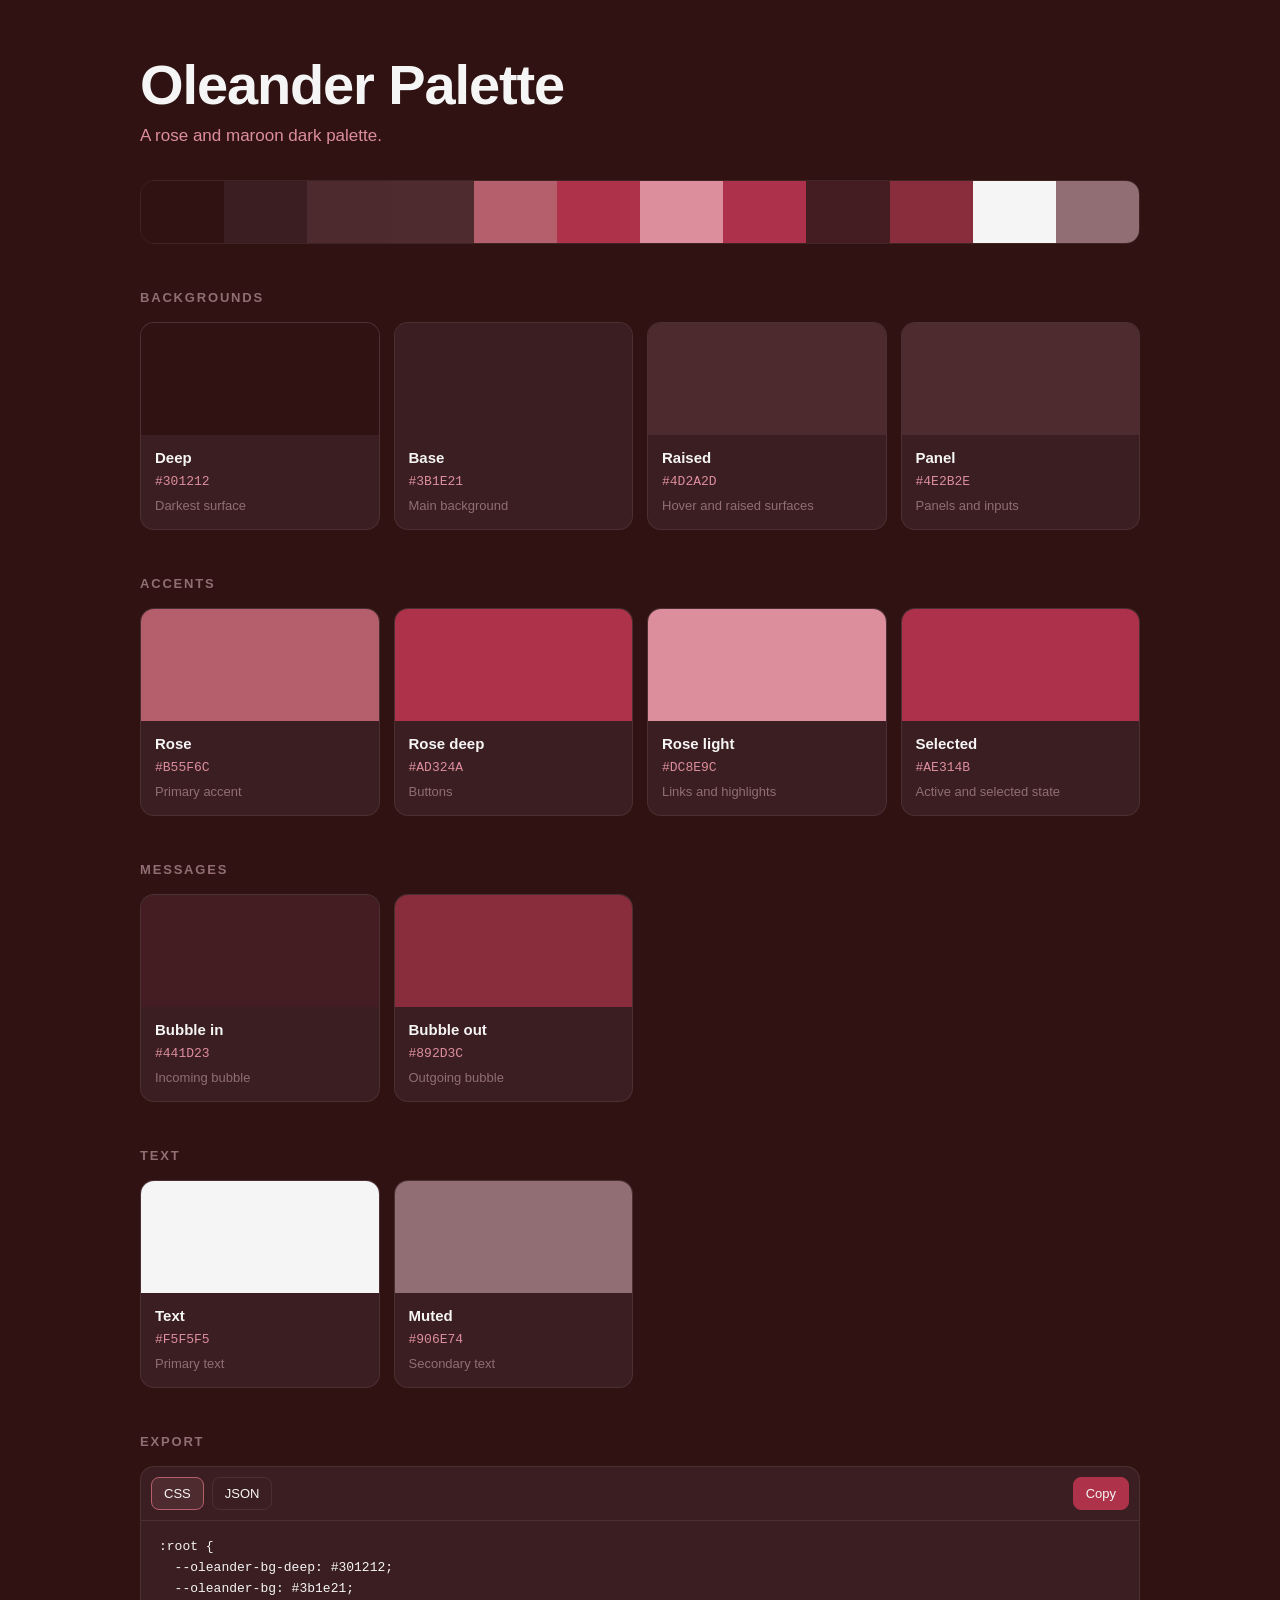
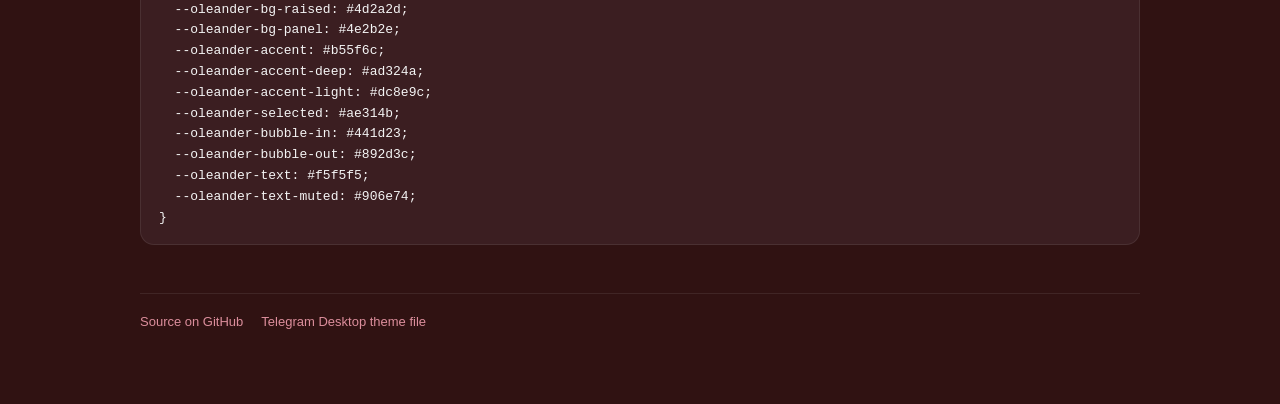
==== commit 940d811c: "Add Oleander palette and page generator - palette.json as the source of truth, build.py renders docs" ====
--- a/docs/index.html
+++ b/docs/index.html
@@ -1,256 +1,175 @@
 <!doctype html>
-<html lang="ru">
+<html lang="en">
 <head>
 <meta charset="utf-8">
 <meta name="viewport" content="width=device-width, initial-scale=1">
-<title>Карта палитры Oleander</title>
-<link rel="preconnect" href="https://fonts.googleapis.com">
-<link rel="preconnect" href="https://fonts.gstatic.com" crossorigin>
-<link rel="stylesheet" href="https://fonts.googleapis.com/css2?family=Bricolage+Grotesque:opsz,wght@12..96,500;12..96,700&family=IBM+Plex+Mono:wght@400;500&family=Public+Sans:wght@400;500;600&display=swap">
+<title>Oleander Palette</title>
+<meta name="description" content="Oleander: a rose and maroon dark color palette.">
+<meta name="theme-color" content="#3b1e21">
+<link rel="icon" href="data:image/svg+xml,%3Csvg xmlns='http://www.w3.org/2000/svg' viewBox='0 0 32 32'%3E%3Crect width='32' height='32' rx='8' fill='%23b55f6c'/%3E%3C/svg%3E">
 <style>
   :root {
-    --ground: #f4efef;
-    --surface: #fffdfd;
-    --surface-2: #ece4e5;
-    --ink: #2b1e21;
-    --ink-soft: #6f5b5f;
-    --muted: #8b767a;
-    --accent: #a8385a;
-    --accent-soft: #f3e3e7;
-    --hairline: #e2d4d7;
-    --hairline-strong: #cfbdc1;
-    --check-a: #ffffff;
-    --check-b: #e3d8da;
-    --shadow: 0 1px 2px rgba(43, 30, 33, .06);
-    --mono: "IBM Plex Mono", ui-monospace, "SFMono-Regular", Menlo, Consolas, monospace;
-    --body: "Public Sans", -apple-system, "Segoe UI", Roboto, sans-serif;
-    --display: "Bricolage Grotesque", "Public Sans", -apple-system, "Segoe UI", sans-serif;
+    --bg-deep: #301212;
+    --bg: #3b1e21;
+    --bg-raised: #4d2a2d;
+    --bg-panel: #4e2b2e;
+    --accent: #b55f6c;
+    --accent-deep: #ad324a;
+    --accent-light: #dc8e9c;
+    --text: #f5f5f5;
+    --text-muted: #906e74;
+    --hairline: rgba(245, 245, 245, .08);
+    --mono: ui-monospace, "SFMono-Regular", "Cascadia Code", Menlo, Consolas, monospace;
+    --sans: -apple-system, "Segoe UI", Roboto, "Helvetica Neue", Arial, sans-serif;
   }
-  @media (prefers-color-scheme: dark) {
-    :root {
-      --ground: #1b1113;
-      --surface: #251719;
-      --surface-2: #2f1e21;
-      --ink: #f1e7e8;
-      --ink-soft: #c4aeb2;
-      --muted: #9c8388;
-      --accent: #e5899d;
-      --accent-soft: #3a2429;
-      --hairline: #382528;
-      --hairline-strong: #4a3236;
-      --check-a: #3a2b2e;
-      --check-b: #2b1e21;
-      --shadow: 0 1px 2px rgba(0, 0, 0, .3);
-    }
-  }
-
   * { box-sizing: border-box; }
-  html { color-scheme: light dark; }
+  html { color-scheme: dark; }
   body {
-    margin: 0;
-    background: var(--ground);
-    color: var(--ink);
-    font-family: var(--body);
-    font-size: 15px;
-    line-height: 1.55;
+    margin: 0; background: var(--bg-deep); color: var(--text);
+    font-family: var(--sans); font-size: 15px; line-height: 1.5;
     -webkit-font-smoothing: antialiased;
   }
-  .wrap { max-width: 1080px; margin: 0 auto; padding: 40px 22px 88px; }
+  .wrap { max-width: 1040px; margin: 0 auto; padding: 56px 20px 72px; }
 
-  header.masthead { display: flex; flex-direction: column; gap: 14px; margin-bottom: 34px; }
-  .eyebrow {
-    font-family: var(--mono); font-size: 11px; letter-spacing: .14em;
-    text-transform: uppercase; color: var(--accent);
+  header h1 { margin: 0 0 8px; font-size: clamp(34px, 6vw, 56px); line-height: 1.05; letter-spacing: -.02em; }
+  header p { margin: 0; color: var(--accent-light); font-size: 17px; }
+
+  .strip { display: flex; height: 64px; margin: 32px 0 8px; border-radius: 14px; overflow: hidden; border: 1px solid var(--hairline); }
+  .strip i { flex: 1; }
+
+  section { margin-top: 44px; }
+  h2 { margin: 0 0 14px; font-size: 13px; font-weight: 600; letter-spacing: .14em; text-transform: uppercase; color: var(--text-muted); }
+
+  .grid { display: grid; gap: 14px; grid-template-columns: repeat(auto-fill, minmax(220px, 1fr)); }
+  .card {
+    appearance: none; font: inherit; color: inherit; text-align: left; cursor: pointer;
+    background: var(--bg); border: 1px solid var(--hairline); border-radius: 14px; padding: 0; overflow: hidden;
+    transition: transform .15s ease, border-color .15s ease;
   }
-  h1 {
-    font-family: var(--display); font-weight: 700; font-size: clamp(30px, 5vw, 46px);
-    line-height: 1.04; margin: 0; text-wrap: balance; letter-spacing: -.01em;
+  .card:hover { transform: translateY(-2px); border-color: var(--accent); }
+  .card:focus-visible { outline: 2px solid var(--accent-light); outline-offset: 2px; }
+  .swatch { height: 112px; display: flex; align-items: flex-end; padding: 12px 14px; font-family: var(--mono); font-size: 13px; }
+  .swatch span { opacity: 0; transition: opacity .15s ease; }
+  .card:hover .swatch span, .card:focus-visible .swatch span { opacity: .85; }
+  .meta { padding: 12px 14px 14px; }
+  .meta b { display: block; font-size: 15px; font-weight: 600; }
+  .meta .hex { font-family: var(--mono); font-size: 13px; color: var(--accent-light); }
+  .meta .use { display: block; margin-top: 4px; font-size: 13px; color: var(--text-muted); }
+
+  .export { background: var(--bg); border: 1px solid var(--hairline); border-radius: 14px; overflow: hidden; }
+  .export .bar { display: flex; gap: 8px; padding: 10px; border-bottom: 1px solid var(--hairline); flex-wrap: wrap; }
+  .tab, .copy {
+    appearance: none; font: inherit; font-size: 13px; color: var(--text); cursor: pointer;
+    background: transparent; border: 1px solid var(--hairline); border-radius: 8px; padding: 6px 12px;
   }
-  .lede { max-width: 62ch; color: var(--ink-soft); margin: 0; }
+  .tab[aria-selected="true"] { background: var(--bg-panel); border-color: var(--accent); }
+  .copy { margin-left: auto; background: var(--accent-deep); border-color: var(--accent-deep); }
+  .tab:hover { border-color: var(--accent); }
+  .copy:hover { filter: brightness(1.12); }
+  .tab:focus-visible, .copy:focus-visible { outline: 2px solid var(--accent-light); outline-offset: 2px; }
+  pre { margin: 0; padding: 16px 18px; overflow-x: auto; font-family: var(--mono); font-size: 13px; line-height: 1.6; color: var(--text); }
 
-  .primer { display: grid; gap: 18px; grid-template-columns: minmax(0, 1.15fr) minmax(0, 1fr);
-            margin: 0 0 38px; align-items: start; }
-  @media (max-width: 760px) { .primer { grid-template-columns: 1fr; } }
-  .panel {
-    background: var(--surface); border: 1px solid var(--hairline);
-    border-radius: 10px; padding: 18px 20px; box-shadow: var(--shadow);
+  footer { margin-top: 48px; padding-top: 18px; border-top: 1px solid var(--hairline); color: var(--text-muted); font-size: 13px; display: flex; gap: 18px; flex-wrap: wrap; }
+  footer a { color: var(--accent-light); text-decoration: none; }
+  footer a:hover { text-decoration: underline; }
+
+  #toast {
+    position: fixed; left: 50%; bottom: 24px; transform: translateX(-50%); background: var(--accent-deep); color: var(--text);
+    font-family: var(--mono); font-size: 13px; padding: 8px 16px; border-radius: 999px; opacity: 0; pointer-events: none; transition: opacity .18s ease;
   }
-  .panel h2 {
-    font-family: var(--display); font-weight: 600; font-size: 15px; margin: 0 0 10px;
-    letter-spacing: .01em;
-  }
-  .panel p { margin: 0 0 10px; color: var(--ink-soft); font-size: 14px; }
-  .panel p:last-child { margin-bottom: 0; }
-  code {
-    font-family: var(--mono); font-size: .92em; background: var(--surface-2);
-    padding: 1px 5px; border-radius: 4px; color: var(--ink);
-  }
-  .alpha-scale { display: flex; flex-wrap: wrap; gap: 6px; margin-top: 4px; }
-  .alpha-chip {
-    display: flex; flex-direction: column; align-items: center; gap: 2px;
-    border: 1px solid var(--hairline); border-radius: 6px; padding: 5px 9px 6px;
-    background: var(--surface-2); min-width: 52px;
-  }
-  .alpha-chip b { font-family: var(--mono); font-weight: 500; font-size: 13px; color: var(--accent); }
-  .alpha-chip span { font-size: 11px; color: var(--muted); font-variant-numeric: tabular-nums; }
-
-  .toolbar {
-    position: sticky; top: 0; z-index: 5; display: flex; gap: 12px; align-items: center;
-    padding: 12px 0; background: var(--ground); border-bottom: 1px solid var(--hairline);
-    margin-bottom: 6px; flex-wrap: wrap;
-  }
-  #q { flex: 1 1 260px; min-width: 0; font-family: var(--body); font-size: 14px; color: var(--ink); background: var(--surface); border: 1px solid var(--hairline-strong); border-radius: 8px; padding: 9px 12px; } #q:focus { outline: 2px solid var(--accent); outline-offset: 1px; } #q::placeholder { color: var(--muted); }
-  .count { font-family: var(--mono); font-size: 12px; color: var(--muted); font-variant-numeric: tabular-nums; }
-
-  section.group { margin-top: 30px; }
-  section.group > h2 {
-    font-family: var(--display); font-weight: 700; font-size: 21px; margin: 0 0 2px;
-    letter-spacing: -.005em;
-  }
-  section.group > .note { margin: 0 0 12px; color: var(--muted); font-size: 13.5px; }
-
-  .tablewrap { overflow-x: auto; border: 1px solid var(--hairline); border-radius: 10px; background: var(--surface); }
-  table { border-collapse: collapse; width: 100%; min-width: 620px; }
-  th {
-    text-align: left; font-family: var(--mono); font-weight: 400; font-size: 10.5px;
-    letter-spacing: .12em; text-transform: uppercase; color: var(--muted);
-    padding: 9px 12px; border-bottom: 1px solid var(--hairline); white-space: nowrap;
-  }
-  td { padding: 7px 12px; border-bottom: 1px solid var(--hairline); vertical-align: middle; }
-  tr:last-child td { border-bottom: none; }
-  tr:hover td { background: var(--accent-soft); }
-  .sw {
-    width: 30px; height: 22px; border-radius: 4px; border: 1px solid var(--hairline-strong);
-    background-image:
-      linear-gradient(var(--swatch), var(--swatch)),
-      conic-gradient(var(--check-b) 0 25%, var(--check-a) 0 50%, var(--check-b) 0 75%, var(--check-a) 0);
-    background-size: 100% 100%, 10px 10px;
-  }
-  td.c-sw { width: 30px; padding-right: 0; }
-  td.c-label { color: var(--ink); }
-  .key {
-    font-family: var(--mono); font-size: 12.5px; color: var(--accent); cursor: copy;
-    border: none; background: none; padding: 0; text-align: left;
-  }
-  .key:hover { text-decoration: underline; }
-  .key:focus-visible { outline: 2px solid var(--accent); outline-offset: 2px; border-radius: 3px; }
-  .val { font-family: var(--mono); font-size: 12.5px; color: var(--ink-soft); white-space: nowrap; }
-  .via { font-family: var(--mono); font-size: 11.5px; color: var(--muted); white-space: nowrap; }
-  .pct {
-    font-family: var(--mono); font-size: 11px; font-variant-numeric: tabular-nums;
-    color: var(--accent); border: 1px solid var(--hairline-strong); border-radius: 999px;
-    padding: 1px 7px; white-space: nowrap;
-  }
-  .pct.full { color: var(--muted); border-color: var(--hairline); }
-  .empty { padding: 20px 12px; color: var(--muted); font-size: 14px; }
-  footer.foot { margin-top: 44px; padding-top: 16px; border-top: 1px solid var(--hairline); color: var(--muted); font-size: 13px; }
-  #toast { position: fixed; left: 50%; transform: translateX(-50%); bottom: 22px; background: var(--ink); color: var(--ground); font-family: var(--mono); font-size: 12.5px; padding: 8px 14px; border-radius: 999px; opacity: 0; transition: opacity .18s ease; pointer-events: none; } #toast.on { opacity: 1; }
-  @media (prefers-reduced-motion: reduce) { #toast { transition: none; } }
+  #toast.on { opacity: 1; }
+  @media (prefers-reduced-motion: reduce) { .card, #toast, .swatch span { transition: none; } .card:hover { transform: none; } }
 </style>
 </head>
 <body>
 <div class="wrap">
-  <header class="masthead">
-    <div class="eyebrow">Telegram Desktop / tdesktop-palette</div>
-    <h1>Карта палитры Oleander</h1>
-    <p class="lede">Где в интерфейсе какой ключ. Слева образец цвета с шахматкой, поэтому прозрачность видно сразу. Клик по имени ключа копирует его.</p>
+  <header>
+    <h1 id="title"></h1>
+    <p id="tagline"></p>
   </header>
-
-  <div class="primer">
-    <div class="panel">
-      <h2>Прозрачность</h2>
-      <p>Формат значения <code>#RRGGBBAA</code>. Последние две цифры это непрозрачность: <code>ff</code> сплошной цвет, <code>00</code> невидимо. Значение без них равнозначно <code>ff</code>.</p>
-      <p>Пересчёт: <code>AA = процент / 100 * 255</code> в шестнадцатеричном виде.</p>
-      <div class="alpha-scale" id="alphaScale"></div>
-    </div>
-    <div class="panel">
-      <h2>Как устроен файл</h2>
-      <p>Значением ключа может быть не только цвет, но и имя другого ключа или константы: <code>msgInBg: OLEANDER_BUBBLE_IN_80;</code>. Тогда цвет берётся оттуда.</p>
-      <p>Константы объявлены в шапке файла. Меняешь одну строку там, меняются все ключи, которые на неё ссылаются. В таблице такие ключи помечены колонкой <b>через</b>.</p>
-      <p>Ключ, которого в файле нет вообще, берёт цвет базового: <code>windowBg</code>, <code>windowFg</code>, <code>windowBgOver</code> и так далее.</p>
-    </div>
-  </div>
-
-  <div class="toolbar">
-    <input id="q" type="search" placeholder="Поиск по названию места, ключу или цвету" autocomplete="off">
-    <span class="count" id="count"></span>
-  </div>
-
+  <div class="strip" id="strip" aria-hidden="true"></div>
   <div id="groups"></div>
 
-  <footer class="foot">
-    Страница собрана из файла палитры автоматически командой <code>python build.py</code>.
+  <section>
+    <h2>Export</h2>
+    <div class="export">
+      <div class="bar" role="tablist">
+        <button class="tab" role="tab" data-fmt="css" aria-selected="true">CSS</button>
+        <button class="tab" role="tab" data-fmt="json" aria-selected="false">JSON</button>
+        <button class="copy" id="copyExport" type="button">Copy</button>
+      </div>
+      <pre id="exportOut"></pre>
+    </div>
+  </section>
+
+  <footer>
+    <a href="https://github.com/vkarach/oleander-palette">Source on GitHub</a>
+    <a href="https://github.com/vkarach/oleander-palette/raw/main/palette/Oleander.tdesktop-palette">Telegram Desktop theme file</a>
   </footer>
 </div>
 <div id="toast" role="status" aria-live="polite"></div>
 
 <script>
-const DATA = [{"title": "Константы темы", "note": "Ручки. Меняешь строку здесь, меняются все ключи ниже.", "rows": [{"key": "OLEANDER_BG", "label": "Основной фон", "value": "#3b1e21", "via": "", "alpha": 100}, {"key": "OLEANDER_BG_DEEP", "label": "Самый тёмный фон (панель папок)", "value": "#301212", "via": "", "alpha": 100}, {"key": "OLEANDER_BG_OVER", "label": "Фон под курсором", "value": "#4d2a2d", "via": "", "alpha": 100}, {"key": "OLEANDER_BG_RIPPLE", "label": "Волна при клике", "value": "#4e2b30", "via": "", "alpha": 100}, {"key": "OLEANDER_BG_PANEL", "label": "Фон панелей и полей поиска", "value": "#4e2b2e", "via": "", "alpha": 100}, {"key": "OLEANDER_ACCENT", "label": "Акцент (заливка активного)", "value": "#b55f6c", "via": "", "alpha": 100}, {"key": "OLEANDER_ACCENT_DEEP", "label": "Тёмный акцент (кнопки)", "value": "#ad324a", "via": "", "alpha": 100}, {"key": "OLEANDER_ACCENT_LIGHT", "label": "Светлый акцент (ссылки, онлайн)", "value": "#dc8e9c", "via": "", "alpha": 100}, {"key": "OLEANDER_TEXT", "label": "Основной текст", "value": "#f5f5f5", "via": "", "alpha": 100}, {"key": "OLEANDER_TEXT_SUB", "label": "Второстепенный текст", "value": "#906e74", "via": "", "alpha": 100}, {"key": "OLEANDER_BUBBLE_OUT", "label": "Исходящий пузырь (непрозрачный)", "value": "#892d3c", "via": "", "alpha": 100}, {"key": "OLEANDER_BUBBLE_SEL", "label": "Выделенное сообщение", "value": "#ae314b", "via": "", "alpha": 100}, {"key": "OLEANDER_COMPOSE_BG", "label": "Поле ввода", "value": "#3b1e2100", "via": "", "alpha": 0}, {"key": "OLEANDER_COMPOSE_EDGE", "label": "Рамка вокруг поля ввода", "value": "#3b1e21d9", "via": "", "alpha": 85}, {"key": "OLEANDER_PANEL_85", "label": "Панель Unmute / Join", "value": "#3b1e21d9", "via": "", "alpha": 85}, {"key": "OLEANDER_ICON_85", "label": "Скрепка, смайлик, микрофон", "value": "#897276d9", "via": "", "alpha": 85}, {"key": "OLEANDER_BUBBLE_IN_80", "label": "Входящий пузырь", "value": "#441d23cc", "via": "", "alpha": 80}, {"key": "OLEANDER_BUBBLE_OUT_80", "label": "Исходящий пузырь", "value": "#892d3cb3", "via": "", "alpha": 70}, {"key": "OLEANDER_ICON_85_OVER", "label": "Те же иконки под курсором", "value": "#dcdcdcd9", "via": "", "alpha": 85}]}, {"title": "Окно и общие цвета", "note": "Фолбэки: ключ, который ты не задал явно, берёт цвет отсюда.", "rows": [{"key": "windowBg", "label": "Фон окна, он же фон списка чатов", "value": "#3b1e21", "via": "OLEANDER_BG", "alpha": 100}, {"key": "windowBgOver", "label": "Фон элемента под курсором", "value": "#4d2a2d", "via": "OLEANDER_BG_OVER", "alpha": 100}, {"key": "windowBgRipple", "label": "Волна при клике", "value": "#4e2b30", "via": "OLEANDER_BG_RIPPLE", "alpha": 100}, {"key": "windowFg", "label": "Основной текст", "value": "#f5f5f5", "via": "OLEANDER_TEXT", "alpha": 100}, {"key": "windowSubTextFg", "label": "Второстепенный текст", "value": "#98787d", "via": "", "alpha": 100}, {"key": "windowBoldFg", "label": "Жирный текст", "value": "#e9e8e8", "via": "", "alpha": 100}, {"key": "windowBgActive", "label": "Заливка активных областей", "value": "#b55f6c", "via": "OLEANDER_ACCENT", "alpha": 100}, {"key": "windowFgActive", "label": "Текст поверх активной заливки", "value": "#ffffff", "via": "", "alpha": 100}, {"key": "windowActiveTextFg", "label": "Активный текст: ссылки, статус онлайн", "value": "#dc8e9c", "via": "OLEANDER_ACCENT_LIGHT", "alpha": 100}, {"key": "windowShadowFg", "label": "Тень", "value": "#000000", "via": "", "alpha": 100}, {"key": "layerBg", "label": "Затемнение под открытым окном", "value": "#0000007f", "via": "", "alpha": 50}]}, {"title": "Заголовок окна", "note": "Верхняя полоса с кнопками свернуть, развернуть, закрыть.", "rows": [{"key": "titleBg", "label": "Фон, когда окно неактивно", "value": "#46252a", "via": "", "alpha": 100}, {"key": "titleBgActive", "label": "Фон, когда окно активно", "value": "#4e2b2e", "via": "OLEANDER_BG_PANEL", "alpha": 100}, {"key": "titleButtonFg", "label": "Иконки кнопок", "value": "#7c5e65", "via": "", "alpha": 100}, {"key": "titleButtonFgOver", "label": "Иконки под курсором", "value": "#e0e0e0", "via": "", "alpha": 100}, {"key": "titleButtonCloseBgOver", "label": "Фон крестика под курсором", "value": "#d94b79", "via": "", "alpha": 100}]}, {"title": "Панель папок слева", "note": "Узкая колонка с All chats, Rust, News.", "rows": [{"key": "sideBarBg", "label": "Фон панели", "value": "#301212", "via": "OLEANDER_BG_DEEP", "alpha": 100}, {"key": "sideBarBgActive", "label": "Фон активной папки", "value": "#4e2b2e", "via": "OLEANDER_BG_PANEL", "alpha": 100}, {"key": "sideBarBgRipple", "label": "Волна при клике", "value": "#43272a", "via": "", "alpha": 100}, {"key": "sideBarTextFg", "label": "Подпись папки", "value": "#9a7d82", "via": "", "alpha": 100}, {"key": "sideBarTextFgActive", "label": "Подпись активной папки", "value": "#e28c9f", "via": "", "alpha": 100}, {"key": "sideBarIconFg", "label": "Иконка папки", "value": "#9a7d82", "via": "", "alpha": 100}, {"key": "sideBarIconFgActive", "label": "Иконка активной папки", "value": "#df869b", "via": "", "alpha": 100}, {"key": "sideBarBadgeBg", "label": "Счётчик непрочитанных", "value": "#df869b", "via": "", "alpha": 100}, {"key": "sideBarBadgeBgMuted", "label": "Счётчик для замьюченных", "value": "#9a7d82", "via": "", "alpha": 100}]}, {"title": "Список чатов", "note": "Левая колонка со строками чатов и поиском.", "rows": [{"key": "dialogsBg", "label": "Фон списка", "value": "#3b1e21", "via": "", "alpha": 100}, {"key": "dialogsBgOver", "label": "Строка под курсором", "value": "#46272c", "via": "", "alpha": 100}, {"key": "dialogsBgActive", "label": "Строка открытого чата", "value": "#892d3c", "via": "OLEANDER_BUBBLE_OUT", "alpha": 100}, {"key": "dialogsRippleBg", "label": "Волна при клике по строке", "value": "#4d2a2d", "via": "OLEANDER_BG_OVER", "alpha": 100}, {"key": "dialogsNameFg", "label": "Название чата", "value": "#f5f5f5", "via": "OLEANDER_TEXT", "alpha": 100}, {"key": "dialogsNameFgActive", "label": "Название в открытом чате", "value": "#ffffff", "via": "windowFgActive", "alpha": 100}, {"key": "dialogsTextFg", "label": "Текст последнего сообщения", "value": "#9e878b", "via": "", "alpha": 100}, {"key": "dialogsTextFgService", "label": "Имя отправителя в группе", "value": "#df96a5", "via": "", "alpha": 100}, {"key": "dialogsDateFg", "label": "Время справа", "value": "#a18c8e", "via": "", "alpha": 100}, {"key": "dialogsDraftFg", "label": "Метка Draft", "value": "#e57d9a", "via": "", "alpha": 100}, {"key": "dialogsUnreadBg", "label": "Счётчик непрочитанных", "value": "#ba465b", "via": "", "alpha": 100}, {"key": "dialogsUnreadBgMuted", "label": "Счётчик у замьюченного чата", "value": "#77444d", "via": "", "alpha": 100}, {"key": "dialogsUnreadFg", "label": "Цифра в счётчике", "value": "#ffffff", "via": "", "alpha": 100}, {"key": "dialogsOnlineBadgeFg", "label": "Зелёная точка онлайн", "value": "#e68e9e", "via": "", "alpha": 100}, {"key": "dialogsSentIconFg", "label": "Галочки отправлено, прочитано", "value": "#e599a8", "via": "", "alpha": 100}, {"key": "dialogsVerifiedIconBg", "label": "Значок верификации", "value": "#dc8e9c", "via": "OLEANDER_ACCENT_LIGHT", "alpha": 100}, {"key": "searchedBarBg", "label": "Полоса заголовка результатов поиска", "value": "#48262b", "via": "", "alpha": 100}, {"key": "searchedBarFg", "label": "Текст в этой полосе", "value": "#a09294", "via": "", "alpha": 100}, {"key": "filterInputInactiveBg", "label": "Поле поиска, неактивное", "value": "#4e2b2e", "via": "OLEANDER_BG_PANEL", "alpha": 100}, {"key": "filterInputActiveBg", "label": "Поле поиска, активное", "value": "#4e2b2e", "via": "OLEANDER_BG_PANEL", "alpha": 100}]}, {"title": "Верх чата", "note": "Шапка с именем собеседника и закреплённое сообщение.", "rows": [{"key": "topBarBg", "label": "Фон шапки чата", "value": "#3b1e21", "via": "OLEANDER_BG", "alpha": 100}, {"key": "historyPinnedBg", "label": "Полоса закреплённого сообщения", "value": "#452126", "via": "", "alpha": 100}, {"key": "historyUnreadBarBg", "label": "Полоса Unread messages", "value": "#441d20", "via": "", "alpha": 100}, {"key": "historyUnreadBarFg", "label": "Текст в этой полосе", "value": "#ffffff", "via": "", "alpha": 100}]}, {"title": "Сообщения", "note": "Пузыри, текст в них и всё, что внутри.", "rows": [{"key": "msgInBg", "label": "Входящий пузырь", "value": "#441d23cc", "via": "OLEANDER_BUBBLE_IN_80", "alpha": 80}, {"key": "msgInBgSelected", "label": "Входящий выделенный", "value": "#ae314b", "via": "OLEANDER_BUBBLE_SEL", "alpha": 100}, {"key": "msgOutBg", "label": "Исходящий пузырь", "value": "#892d3cb3", "via": "OLEANDER_BUBBLE_OUT_80", "alpha": 70}, {"key": "msgOutBgSelected", "label": "Исходящий выделенный", "value": "#ae314b", "via": "OLEANDER_BUBBLE_SEL", "alpha": 100}, {"key": "historyTextInFg", "label": "Текст входящего", "value": "#f5f5f5", "via": "windowFg", "alpha": 100}, {"key": "historyTextOutFg", "label": "Текст исходящего", "value": "#efe8e8", "via": "", "alpha": 100}, {"key": "msgInDateFg", "label": "Время во входящем", "value": "#927379", "via": "", "alpha": 100}, {"key": "msgOutDateFg", "label": "Время в исходящем", "value": "#c29098", "via": "", "alpha": 100}, {"key": "historyLinkInFg", "label": "Ссылка во входящем", "value": "#df95a5", "via": "", "alpha": 100}, {"key": "historyLinkOutFg", "label": "Ссылка в исходящем", "value": "#eaa6b6", "via": "", "alpha": 100}, {"key": "msgInMonoFg", "label": "Моноширинный текст, входящий", "value": "#ae6575", "via": "", "alpha": 100}, {"key": "msgOutMonoFg", "label": "Моноширинный текст, исходящий", "value": "#e6c2c8", "via": "", "alpha": 100}, {"key": "msgInReplyBarColor", "label": "Полоска цитаты во входящем", "value": "#c76279", "via": "", "alpha": 100}, {"key": "msgOutReplyBarColor", "label": "Полоска цитаты в исходящем", "value": "#dc8e9c", "via": "OLEANDER_ACCENT_LIGHT", "alpha": 100}, {"key": "msgInServiceFg", "label": "Служебный текст во входящем", "value": "#e397a5", "via": "", "alpha": 100}, {"key": "msgOutServiceFg", "label": "Служебный текст в исходящем", "value": "#ecb0bb", "via": "", "alpha": 100}, {"key": "historyOutIconFg", "label": "Галочки на исходящем", "value": "#e795a8", "via": "", "alpha": 100}, {"key": "msgServiceBg", "label": "Плашка даты и служебных сообщений", "value": "#51272dd5", "via": "", "alpha": 84}, {"key": "msgServiceFg", "label": "Текст на этой плашке", "value": "#ffffff", "via": "windowFgActive", "alpha": 100}, {"key": "msgSelectOverlay", "label": "Заливка поверх выделенного медиа", "value": "#c94a604c", "via": "", "alpha": 30}, {"key": "msgWaveformInActive", "label": "Прослушанная часть голосового, входящее", "value": "#c37081", "via": "", "alpha": 100}, {"key": "msgWaveformOutActive", "label": "Прослушанная часть голосового, исходящее", "value": "#e48d9c", "via": "", "alpha": 100}]}, {"title": "Поле ввода и низ чата", "note": "Нижняя панель, иконки и кнопка вниз.", "rows": [{"key": "historyComposeAreaBg", "label": "Само поле ввода", "value": "#3b1e2100", "via": "OLEANDER_COMPOSE_BG", "alpha": 0}, {"key": "historyReplyBg", "label": "Рамка вокруг поля, она же панель ответа и пересылки", "value": "#3b1e21d9", "via": "OLEANDER_COMPOSE_EDGE", "alpha": 85}, {"key": "historyComposeAreaFg", "label": "Текст, который печатаешь", "value": "#f5f5f5", "via": "historyTextInFg", "alpha": 100}, {"key": "historyComposeIconFg", "label": "Скрепка, смайлик, микрофон", "value": "#897276d9", "via": "OLEANDER_ICON_85", "alpha": 85}, {"key": "historyComposeIconFgOver", "label": "Те же иконки под курсором", "value": "#dcdcdcd9", "via": "OLEANDER_ICON_85_OVER", "alpha": 85}, {"key": "historySendIconFg", "label": "Стрелка отправки", "value": "#b55f6c", "via": "windowBgActive", "alpha": 100}, {"key": "historyComposeButtonBg", "label": "Панель Unmute, Join, Unblock", "value": "#3b1e21d9", "via": "OLEANDER_PANEL_85", "alpha": 85}, {"key": "historyComposeButtonBgOver", "label": "Та же панель под курсором", "value": "#452228", "via": "", "alpha": 100}, {"key": "historyReplyIconFg", "label": "Иконка слева в панели ответа", "value": "#b55f6c", "via": "windowBgActive", "alpha": 100}, {"key": "historyReplyCancelFg", "label": "Крестик отмены ответа", "value": "#8b7a7e", "via": "cancelIconFg", "alpha": 100}, {"key": "historyToDownBg", "label": "Круглая кнопка вниз", "value": "#4b2329", "via": "", "alpha": 100}, {"key": "historyToDownFg", "label": "Стрелка в этой кнопке", "value": "#a49999", "via": "", "alpha": 100}, {"key": "placeholderFg", "label": "Подсказка в полях ввода", "value": "#897377", "via": "", "alpha": 100}]}, {"title": "Аватарки без фото", "note": "Градиент: первый цвет сверху, второй снизу.", "rows": [{"key": "historyPeer1UserpicBg", "label": "Аватарка 1, верх", "value": "#bf4055", "via": "", "alpha": 100}, {"key": "historyPeer1UserpicBg2", "label": "Аватарка 1, низ", "value": "#962c3d", "via": "", "alpha": 100}, {"key": "historyPeer2UserpicBg", "label": "Аватарка 2, верх", "value": "#cc7584", "via": "", "alpha": 100}, {"key": "historyPeer2UserpicBg2", "label": "Аватарка 2, низ", "value": "#c24258", "via": "", "alpha": 100}, {"key": "historyPeer3UserpicBg", "label": "Аватарка 3, верх", "value": "#dca8b1", "via": "", "alpha": 100}, {"key": "historyPeer3UserpicBg2", "label": "Аватарка 3, низ", "value": "#ce7886", "via": "", "alpha": 100}, {"key": "historyPeer4UserpicBg", "label": "Аватарка 4, верх", "value": "#bf4055", "via": "", "alpha": 100}, {"key": "historyPeer4UserpicBg2", "label": "Аватарка 4, низ", "value": "#962c3d", "via": "", "alpha": 100}, {"key": "historyPeer5UserpicBg", "label": "Аватарка 5, верх", "value": "#cc7584", "via": "", "alpha": 100}, {"key": "historyPeer5UserpicBg2", "label": "Аватарка 5, низ", "value": "#c24258", "via": "", "alpha": 100}, {"key": "historyPeer6UserpicBg", "label": "Аватарка 6, верх", "value": "#dca8b1", "via": "", "alpha": 100}, {"key": "historyPeer6UserpicBg2", "label": "Аватарка 6, низ", "value": "#ce7886", "via": "", "alpha": 100}, {"key": "historyPeer7UserpicBg", "label": "Аватарка 7, верх", "value": "#bf4055", "via": "", "alpha": 100}, {"key": "historyPeer7UserpicBg2", "label": "Аватарка 7, низ", "value": "#962c3d", "via": "", "alpha": 100}, {"key": "historyPeer8UserpicBg", "label": "Аватарка 8, верх", "value": "#cc7584", "via": "", "alpha": 100}, {"key": "historyPeer8UserpicBg2", "label": "Аватарка 8, низ", "value": "#c24258", "via": "", "alpha": 100}, {"key": "historyPeerSavedMessagesBg2", "label": "Saved Messages, низ градиента", "value": "#962c3d", "via": "", "alpha": 100}, {"key": "historyPeerUserpicFg", "label": "Буквы на аватарке", "value": "#ffffff", "via": "windowFgActive", "alpha": 100}]}, {"title": "Имена участников в группах", "note": "Восемь цветов, которыми подписаны отправители.", "rows": [{"key": "historyPeer1NameFg", "label": "Имя 1", "value": "#fb6169", "via": "", "alpha": 100}, {"key": "historyPeer2NameFg", "label": "Имя 2", "value": "#85de85", "via": "", "alpha": 100}, {"key": "historyPeer3NameFg", "label": "Имя 3", "value": "#f3bc5c", "via": "", "alpha": 100}, {"key": "historyPeer4NameFg", "label": "Имя 4", "value": "#ee656e", "via": "", "alpha": 100}, {"key": "historyPeer5NameFg", "label": "Имя 5", "value": "#b48bf2", "via": "", "alpha": 100}, {"key": "historyPeer6NameFg", "label": "Имя 6", "value": "#ff5694", "via": "", "alpha": 100}, {"key": "historyPeer7NameFg", "label": "Имя 7", "value": "#62d4e3", "via": "", "alpha": 100}, {"key": "historyPeer8NameFg", "label": "Имя 8", "value": "#faa357", "via": "", "alpha": 100}]}, {"title": "Меню, окна, кнопки", "note": "Контекстные меню, диалоги, тосты.", "rows": [{"key": "menuBg", "label": "Фон контекстного меню", "value": "#3b1e21", "via": "OLEANDER_BG", "alpha": 100}, {"key": "menuBgOver", "label": "Пункт меню под курсором", "value": "#ffffff", "via": "", "alpha": 100}, {"key": "menuIconFg", "label": "Иконка пункта меню", "value": "#897276", "via": "", "alpha": 100}, {"key": "menuIconFgOver", "label": "Иконка под курсором", "value": "#dcdcdc", "via": "", "alpha": 100}, {"key": "menuSeparatorFg", "label": "Разделитель в меню", "value": "#492a32", "via": "", "alpha": 100}, {"key": "boxBg", "label": "Фон диалогового окна", "value": "#3b1e21", "via": "OLEANDER_BG", "alpha": 100}, {"key": "boxTitleFg", "label": "Заголовок окна", "value": "#ebebeb", "via": "", "alpha": 100}, {"key": "boxTextFg", "label": "Текст в окне", "value": "#f5f5f5", "via": "windowFg", "alpha": 100}, {"key": "activeButtonBg", "label": "Основная кнопка", "value": "#ad324a", "via": "OLEANDER_ACCENT_DEEP", "alpha": 100}, {"key": "activeButtonFg", "label": "Текст основной кнопки", "value": "#ffffff", "via": "", "alpha": 100}, {"key": "lightButtonFg", "label": "Текстовая кнопка (Cancel, Save)", "value": "#dc8e9c", "via": "OLEANDER_ACCENT_LIGHT", "alpha": 100}, {"key": "attentionButtonFg", "label": "Опасное действие (Delete, Log out)", "value": "#da6181", "via": "", "alpha": 100}, {"key": "toastBg", "label": "Фон всплывающего уведомления", "value": "#000000b2", "via": "", "alpha": 70}, {"key": "tooltipBg", "label": "Фон подсказки", "value": "#3b1e21", "via": "OLEANDER_BG", "alpha": 100}]}, {"title": "Звонки и медиа", "note": "Плашка активного звонка, просмотрщик, плеер.", "rows": [{"key": "callBarBg", "label": "Плашка активного звонка", "value": "#9d3a4a", "via": "", "alpha": 100}, {"key": "callBarBgMuted", "label": "Та же плашка с выключенным микрофоном", "value": "#6d3a42", "via": "", "alpha": 100}, {"key": "callAnswerBg", "label": "Кнопка ответа", "value": "#bc5a6f", "via": "", "alpha": 100}, {"key": "callHangupBg", "label": "Кнопка сброса", "value": "#c5677c", "via": "", "alpha": 100}, {"key": "mediaviewBg", "label": "Фон просмотрщика медиа", "value": "#222222eb", "via": "", "alpha": 92}, {"key": "mediaPlayerActiveFg", "label": "Прослушанная часть в плеере", "value": "#b55f6c", "via": "windowBgActive", "alpha": 100}, {"key": "mediaPlayerInactiveFg", "label": "Оставшаяся часть в плеере", "value": "#633e43", "via": "sliderBgInactive", "alpha": 100}]}];
-
-const ALPHA_STEPS = [100, 95, 90, 85, 80, 75, 70, 60, 50, 40, 30, 20, 10, 0];
-document.getElementById("alphaScale").innerHTML = ALPHA_STEPS.map(p => {
-  const hex = Math.round(p / 100 * 255).toString(16).padStart(2, "0");
-  return `<div class="alpha-chip"><b>${hex}</b><span>${p}%</span></div>`;
-}).join("");
+const PALETTE = {"name": "Oleander", "tagline": "A rose and maroon dark palette.", "groups": [{"title": "Backgrounds", "colors": [{"token": "bg-deep", "name": "Deep", "hex": "#301212", "use": "Darkest surface"}, {"token": "bg", "name": "Base", "hex": "#3b1e21", "use": "Main background"}, {"token": "bg-raised", "name": "Raised", "hex": "#4d2a2d", "use": "Hover and raised surfaces"}, {"token": "bg-panel", "name": "Panel", "hex": "#4e2b2e", "use": "Panels and inputs"}]}, {"title": "Accents", "colors": [{"token": "accent", "name": "Rose", "hex": "#b55f6c", "use": "Primary accent"}, {"token": "accent-deep", "name": "Rose deep", "hex": "#ad324a", "use": "Buttons"}, {"token": "accent-light", "name": "Rose light", "hex": "#dc8e9c", "use": "Links and highlights"}, {"token": "selected", "name": "Selected", "hex": "#ae314b", "use": "Active and selected state"}]}, {"title": "Messages", "colors": [{"token": "bubble-in", "name": "Bubble in", "hex": "#441d23", "use": "Incoming bubble"}, {"token": "bubble-out", "name": "Bubble out", "hex": "#892d3c", "use": "Outgoing bubble"}]}, {"title": "Text", "colors": [{"token": "text", "name": "Text", "hex": "#f5f5f5", "use": "Primary text"}, {"token": "text-muted", "name": "Muted", "hex": "#906e74", "use": "Secondary text"}]}]};
 
 const esc = s => s.replace(/[&<>"]/g, c => ({ "&": "&amp;", "<": "&lt;", ">": "&gt;", '"': "&quot;" }[c]));
+const all = PALETTE.groups.flatMap(g => g.colors);
 
-document.getElementById("groups").innerHTML = DATA.map((g, gi) => `
-  <section class="group" data-g="${gi}">
+function onColor(hex) {
+  const [r, g, b] = [1, 3, 5].map(i => parseInt(hex.slice(i, i + 2), 16) / 255)
+    .map(c => (c <= 0.03928 ? c / 12.92 : ((c + 0.055) / 1.055) ** 2.4));
+  return 0.2126 * r + 0.7152 * g + 0.0722 * b > 0.35 ? "#301212" : "#f5f5f5";
+}
+
+document.getElementById("title").textContent = PALETTE.name + " Palette";
+document.getElementById("tagline").textContent = PALETTE.tagline;
+document.getElementById("strip").innerHTML = all.map(c => `<i style="background:${c.hex}"></i>`).join("");
+
+document.getElementById("groups").innerHTML = PALETTE.groups.map(g => `
+  <section>
     <h2>${esc(g.title)}</h2>
-    <p class="note">${esc(g.note)}</p>
-    <div class="tablewrap">
-      <table>
-        <thead><tr>
-          <th></th><th>Место в интерфейсе</th><th>Ключ</th><th>Цвет</th><th>Через</th><th>Непрозр.</th>
-        </tr></thead>
-        <tbody>
-        ${g.rows.map(r => `
-          <tr data-s="${esc((r.label + " " + r.key + " " + r.value + " " + r.via).toLowerCase())}">
-            <td class="c-sw"><div class="sw" style="--swatch:${r.value}"></div></td>
-            <td class="c-label">${esc(r.label)}</td>
-            <td><button class="key" type="button">${esc(r.key)}</button></td>
-            <td class="val">${esc(r.value)}</td>
-            <td class="via">${esc(r.via || "")}</td>
-            <td><span class="pct ${r.alpha === 100 ? "full" : ""}">${r.alpha}%</span></td>
-          </tr>`).join("")}
-        </tbody>
-      </table>
+    <div class="grid">
+      ${g.colors.map(c => `
+        <button class="card" type="button" data-hex="${c.hex}" aria-label="Copy ${esc(c.name)} ${c.hex}">
+          <div class="swatch" style="background:${c.hex};color:${onColor(c.hex)}"><span>Copy</span></div>
+          <div class="meta">
+            <b>${esc(c.name)}</b>
+            <span class="hex">${c.hex.toUpperCase()}</span>
+            <span class="use">${esc(c.use)}</span>
+          </div>
+        </button>`).join("")}
     </div>
   </section>`).join("");
 
-const total = DATA.reduce((n, g) => n + g.rows.length, 0);
-const countEl = document.getElementById("count");
-countEl.textContent = total + " ключей";
+const exporters = {
+  css: () => ":root {\n" + all.map(c => `  --oleander-${c.token}: ${c.hex};`).join("\n") + "\n}",
+  json: () => JSON.stringify(Object.fromEntries(all.map(c => [c.token, c.hex])), null, 2),
+};
+let fmt = "css";
+const out = document.getElementById("exportOut");
+const renderExport = () => { out.textContent = exporters[fmt](); };
+renderExport();
 
-const q = document.getElementById("q");
-q.addEventListener("input", () => {
-  const term = q.value.trim().toLowerCase();
-  let shown = 0;
-  document.querySelectorAll("section.group").forEach(sec => {
-    let any = 0;
-    sec.querySelectorAll("tbody tr").forEach(tr => {
-      const hit = !term || tr.dataset.s.includes(term);
-      tr.hidden = !hit;
-      if (hit) { any++; shown++; }
-    });
-    sec.hidden = any === 0;
-  });
-  countEl.textContent = term ? shown + " из " + total : total + " ключей";
-});
+document.querySelectorAll(".tab").forEach(t => t.addEventListener("click", () => {
+  fmt = t.dataset.fmt;
+  document.querySelectorAll(".tab").forEach(o => o.setAttribute("aria-selected", String(o === t)));
+  renderExport();
+}));
 
 const toast = document.getElementById("toast");
-let toastTimer;
+let timer;
+function copy(text, label) {
+  navigator.clipboard?.writeText(text).then(() => {
+    toast.textContent = label;
+    toast.classList.add("on");
+    clearTimeout(timer);
+    timer = setTimeout(() => toast.classList.remove("on"), 1400);
+  }).catch(() => {});
+}
 document.addEventListener("click", e => {
-  const btn = e.target.closest(".key");
-  if (!btn) return;
-  const text = btn.textContent;
-  navigator.clipboard?.writeText(text).then(() => {
-    toast.textContent = text + " скопирован";
-    toast.classList.add("on");
-    clearTimeout(toastTimer);
-    toastTimer = setTimeout(() => toast.classList.remove("on"), 1400);
-  }).catch(() => {});
+  const card = e.target.closest(".card");
+  if (card) return copy(card.dataset.hex, card.dataset.hex.toUpperCase() + " copied");
+  if (e.target.closest("#copyExport")) copy(out.textContent, fmt.toUpperCase() + " copied");
 });
 </script>
 </body>
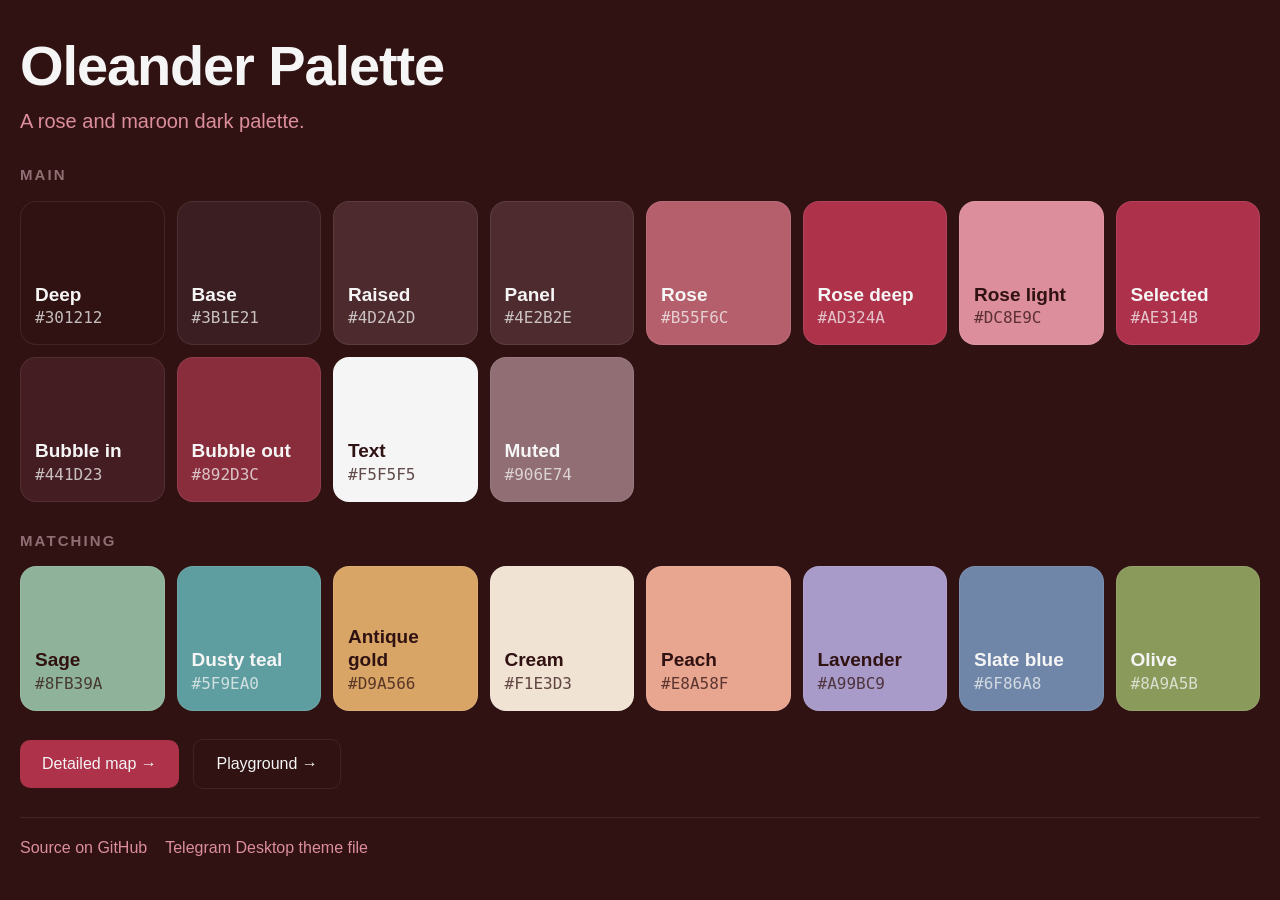
==== commit 5a38e758: "Redesign into color squares, detailed map and playground - main page shows main and matching colors " ====
--- a/docs/index.html
+++ b/docs/index.html
@@ -16,6 +16,8 @@
     --accent: #b55f6c;
     --accent-deep: #ad324a;
     --accent-light: #dc8e9c;
+    --bubble-in: #441d23;
+    --bubble-out: #892d3c;
     --text: #f5f5f5;
     --text-muted: #906e74;
     --hairline: rgba(245, 245, 245, .08);
@@ -26,21 +28,21 @@
   html { color-scheme: dark; }
   body {
     margin: 0; background: var(--bg-deep); color: var(--text);
-    font-family: var(--sans); font-size: 15px; line-height: 1.5;
+    font-family: var(--sans); font-size: 17px; line-height: 1.5;
     -webkit-font-smoothing: antialiased;
   }
-  .wrap { max-width: 1040px; margin: 0 auto; padding: 56px 20px 72px; }
-
-  header h1 { margin: 0 0 8px; font-size: clamp(34px, 6vw, 56px); line-height: 1.05; letter-spacing: -.02em; }
-  header p { margin: 0; color: var(--accent-light); font-size: 17px; }
-
-  .strip { display: flex; height: 64px; margin: 32px 0 8px; border-radius: 14px; overflow: hidden; border: 1px solid var(--hairline); }
+  .wrap { max-width: 1320px; margin: 0 auto; padding: 36px 20px 40px; }
+
+  header h1 { margin: 0 0 8px; font-size: clamp(36px, 6vw, 56px); line-height: 1.05; letter-spacing: -.02em; }
+  header p { margin: 0; color: var(--accent-light); font-size: 20px; }
+
+  .strip { display: flex; height: 64px; margin: 20px 0 4px; border-radius: 14px; overflow: hidden; border: 1px solid var(--hairline); }
   .strip i { flex: 1; }
 
-  section { margin-top: 44px; }
-  h2 { margin: 0 0 14px; font-size: 13px; font-weight: 600; letter-spacing: .14em; text-transform: uppercase; color: var(--text-muted); }
-
-  .grid { display: grid; gap: 14px; grid-template-columns: repeat(auto-fill, minmax(220px, 1fr)); }
+  section { margin-top: 28px; }
+  h2 { margin: 0 0 14px; font-size: 15px; font-weight: 600; letter-spacing: .14em; text-transform: uppercase; color: var(--text-muted); }
+
+  .grid { display: grid; gap: 14px; grid-template-columns: repeat(auto-fill, minmax(260px, 1fr)); }
   .card {
     appearance: none; font: inherit; color: inherit; text-align: left; cursor: pointer;
     background: var(--bg); border: 1px solid var(--hairline); border-radius: 14px; padding: 0; overflow: hidden;
@@ -48,13 +50,13 @@
   }
   .card:hover { transform: translateY(-2px); border-color: var(--accent); }
   .card:focus-visible { outline: 2px solid var(--accent-light); outline-offset: 2px; }
-  .swatch { height: 112px; display: flex; align-items: flex-end; padding: 12px 14px; font-family: var(--mono); font-size: 13px; }
+  .swatch { height: 140px; display: flex; align-items: flex-end; padding: 12px 14px; font-family: var(--mono); font-size: 13px; }
   .swatch span { opacity: 0; transition: opacity .15s ease; }
   .card:hover .swatch span, .card:focus-visible .swatch span { opacity: .85; }
   .meta { padding: 12px 14px 14px; }
-  .meta b { display: block; font-size: 15px; font-weight: 600; }
-  .meta .hex { font-family: var(--mono); font-size: 13px; color: var(--accent-light); }
-  .meta .use { display: block; margin-top: 4px; font-size: 13px; color: var(--text-muted); }
+  .meta b { display: block; font-size: 17px; font-weight: 600; }
+  .meta .hex { font-family: var(--mono); font-size: 15px; color: var(--accent-light); }
+  .meta .use { display: block; margin-top: 4px; font-size: 14.5px; color: var(--text-muted); }
 
   .export { background: var(--bg); border: 1px solid var(--hairline); border-radius: 14px; overflow: hidden; }
   .export .bar { display: flex; gap: 8px; padding: 10px; border-bottom: 1px solid var(--hairline); flex-wrap: wrap; }
@@ -69,7 +71,16 @@
   .tab:focus-visible, .copy:focus-visible { outline: 2px solid var(--accent-light); outline-offset: 2px; }
   pre { margin: 0; padding: 16px 18px; overflow-x: auto; font-family: var(--mono); font-size: 13px; line-height: 1.6; color: var(--text); }
 
-  footer { margin-top: 48px; padding-top: 18px; border-top: 1px solid var(--hairline); color: var(--text-muted); font-size: 13px; display: flex; gap: 18px; flex-wrap: wrap; }
+  .badge { display: inline-block; margin-left: 8px; font-family: var(--mono); font-size: 11px; padding: 1px 7px; border: 1px solid var(--hairline); border-radius: 999px; color: var(--text-muted); }
+  .badge.ok { color: var(--accent-light); border-color: var(--accent); }
+  .lede { margin: -6px 0 14px; color: var(--text-muted); font-size: 14px; }
+
+  .btn { appearance: none; font: inherit; font-size: 14px; color: var(--text); cursor: pointer; background: var(--accent-deep); border: 0; border-radius: 10px; padding: 10px 16px; }
+  .btn:hover { filter: brightness(1.12); }
+  .btn:focus-visible { outline: 2px solid var(--accent-light); outline-offset: 2px; }
+  .btn.ghost { background: transparent; border: 1px solid var(--hairline); }
+
+  footer { margin-top: 28px; padding-top: 18px; border-top: 1px solid var(--hairline); color: var(--text-muted); font-size: 16px; display: flex; gap: 18px; flex-wrap: wrap; }
   footer a { color: var(--accent-light); text-decoration: none; }
   footer a:hover { text-decoration: underline; }
 
@@ -79,6 +90,64 @@
   }
   #toast.on { opacity: 1; }
   @media (prefers-reduced-motion: reduce) { .card, #toast, .swatch span { transition: none; } .card:hover { transform: none; } }
+  .back { color: var(--accent-light); text-decoration: none; font-size: 16px; }
+  .back:hover { text-decoration: underline; }
+
+  .squares { display: grid; gap: 12px; grid-template-columns: repeat(auto-fill, minmax(140px, 1fr)); }
+  .sq {
+    appearance: none; font: inherit; cursor: pointer; padding: 0; border: 1px solid var(--hairline);
+    border-radius: 16px; aspect-ratio: 1; display: flex; flex-direction: column; justify-content: flex-end;
+    align-items: flex-start; padding: 14px; text-align: left; transition: transform .15s ease, border-color .15s ease;
+  }
+  .sq:hover { transform: translateY(-2px); border-color: var(--accent); }
+  .sq:focus-visible { outline: 2px solid var(--accent-light); outline-offset: 2px; }
+  .sq b { font-size: 19px; font-weight: 600; line-height: 1.2; }
+  .sq span { font-family: var(--mono); font-size: 16px; opacity: .75; }
+  .more { display: inline-block; margin-top: 28px; padding: 12px 22px; border-radius: 10px; background: var(--accent-deep); color: var(--text); text-decoration: none; font-size: 16px; }
+  .more:hover { filter: brightness(1.12); }
+  .more:focus-visible { outline: 2px solid var(--accent-light); outline-offset: 2px; }
+  @media (prefers-reduced-motion: reduce) { .sq { transition: none; } .sq:hover { transform: none; } }
+
+  .tools { display: grid; gap: 18px; grid-template-columns: repeat(auto-fit, minmax(420px, 1fr)); }
+  @media (max-width: 520px) { .tools { grid-template-columns: 1fr; } }
+  .tool { background: var(--bg); border: 1px solid var(--hairline); border-radius: 16px; padding: 18px; display: flex; flex-direction: column; gap: 14px; }
+  .tool h3 { margin: 0; font-size: 17px; }
+  .tool p { margin: 0; color: var(--text-muted); font-size: 14.5px; }
+  .row { display: flex; gap: 10px; align-items: center; flex-wrap: wrap; }
+  select, input[type=range] { font: inherit; color: var(--text); background: var(--bg-panel); border: 1px solid var(--hairline); border-radius: 10px; padding: 8px 10px; }
+  select:focus-visible, input[type=range]:focus-visible { outline: 2px solid var(--accent-light); outline-offset: 2px; }
+  input[type=range] { flex: 1; min-width: 120px; padding: 0; accent-color: var(--accent); }
+  .steps { display: grid; grid-template-columns: repeat(auto-fit, minmax(56px, 1fr)); gap: 6px; }
+  .step { appearance: none; cursor: pointer; border: 1px solid var(--hairline); border-radius: 10px; height: 64px; font-family: var(--mono); font-size: 11px; display: flex; align-items: flex-end; padding: 6px; }
+  .step:hover { border-color: var(--accent); }
+  .step:focus-visible { outline: 2px solid var(--accent-light); outline-offset: 2px; }
+  .mixout { height: 72px; border-radius: 12px; border: 1px solid var(--hairline); display: flex; align-items: center; justify-content: center; font-family: var(--mono); font-size: 18px; cursor: pointer; }
+  .sample { border-radius: 12px; padding: 18px; border: 1px solid var(--hairline); }
+  .sample b { font-size: 22px; display: block; }
+  .res { display: flex; gap: 8px; flex-wrap: wrap; align-items: center; font-family: var(--mono); font-size: 14px; }
+  .res .badge { margin-left: 0; font-size: 12px; }
+  .poster { border-radius: 16px; min-height: 190px; padding: 22px; display: flex; flex-direction: column; justify-content: space-between; border: 1px solid var(--hairline); transition: background .3s ease; }
+  .poster b { font-size: 28px; line-height: 1.1; }
+  .poster .dots { display: flex; gap: 8px; }
+  .poster .dots i { width: 22px; height: 22px; border-radius: 50%; border: 1px solid rgba(0, 0, 0, .2); }
+  @media (prefers-reduced-motion: reduce) { .poster { transition: none; } }
+  .more.ghost { background: transparent; border: 1px solid var(--hairline); margin-left: 10px; }
+  .more.ghost:hover { border-color: var(--accent); filter: none; }
+  .tool .grow { flex: 1; }
+  .tool select { flex: 1; min-width: 0; }
+  .tool p { font-size: 15px; }
+  .steps.tall { min-height: 220px; grid-template-columns: repeat(9, 1fr); }
+  .steps.tall .step { height: auto; align-items: flex-end; justify-content: center; padding: 8px 2px; font-size: 12px; }
+  .steps .step { font-size: 12px; }
+  .sample { display: flex; flex-direction: column; justify-content: center; font-size: 16px; }
+  .poster b { font-size: 34px; }
+  .mixout { height: 96px; font-size: 22px; }
+  header { display: flex; flex-direction: column; align-items: flex-start; gap: 6px; margin-bottom: 8px; }
+  header h1 { margin: 0; line-height: 1.08; padding-bottom: 4px; }
+  .back { display: inline-flex; align-items: center; gap: 8px; padding: 7px 16px; margin-bottom: 18px; border: 1px solid var(--hairline); border-radius: 999px; font-size: 16px; line-height: 1; transition: border-color .15s ease, background .15s ease; }
+  .back:hover { text-decoration: none; border-color: var(--accent); background: var(--bg); }
+  .back:focus-visible { outline: 2px solid var(--accent-light); outline-offset: 2px; }
+  @media (prefers-reduced-motion: reduce) { .back { transition: none; } }
 </style>
 </head>
 <body>
@@ -87,20 +156,19 @@
     <h1 id="title"></h1>
     <p id="tagline"></p>
   </header>
-  <div class="strip" id="strip" aria-hidden="true"></div>
-  <div id="groups"></div>
 
   <section>
-    <h2>Export</h2>
-    <div class="export">
-      <div class="bar" role="tablist">
-        <button class="tab" role="tab" data-fmt="css" aria-selected="true">CSS</button>
-        <button class="tab" role="tab" data-fmt="json" aria-selected="false">JSON</button>
-        <button class="copy" id="copyExport" type="button">Copy</button>
-      </div>
-      <pre id="exportOut"></pre>
-    </div>
+    <h2>Main</h2>
+    <div class="squares" id="main"></div>
   </section>
+
+  <section>
+    <h2>Matching</h2>
+    <div class="squares" id="matching"></div>
+  </section>
+
+  <a class="more" href="details.html">Detailed map &rarr;</a>
+  <a class="more ghost" href="playground.html">Playground &rarr;</a>
 
   <footer>
     <a href="https://github.com/vkarach/oleander-palette">Source on GitHub</a>
@@ -110,66 +178,35 @@
 <div id="toast" role="status" aria-live="polite"></div>
 
 <script>
-const PALETTE = {"name": "Oleander", "tagline": "A rose and maroon dark palette.", "groups": [{"title": "Backgrounds", "colors": [{"token": "bg-deep", "name": "Deep", "hex": "#301212", "use": "Darkest surface"}, {"token": "bg", "name": "Base", "hex": "#3b1e21", "use": "Main background"}, {"token": "bg-raised", "name": "Raised", "hex": "#4d2a2d", "use": "Hover and raised surfaces"}, {"token": "bg-panel", "name": "Panel", "hex": "#4e2b2e", "use": "Panels and inputs"}]}, {"title": "Accents", "colors": [{"token": "accent", "name": "Rose", "hex": "#b55f6c", "use": "Primary accent"}, {"token": "accent-deep", "name": "Rose deep", "hex": "#ad324a", "use": "Buttons"}, {"token": "accent-light", "name": "Rose light", "hex": "#dc8e9c", "use": "Links and highlights"}, {"token": "selected", "name": "Selected", "hex": "#ae314b", "use": "Active and selected state"}]}, {"title": "Messages", "colors": [{"token": "bubble-in", "name": "Bubble in", "hex": "#441d23", "use": "Incoming bubble"}, {"token": "bubble-out", "name": "Bubble out", "hex": "#892d3c", "use": "Outgoing bubble"}]}, {"title": "Text", "colors": [{"token": "text", "name": "Text", "hex": "#f5f5f5", "use": "Primary text"}, {"token": "text-muted", "name": "Muted", "hex": "#906e74", "use": "Secondary text"}]}]};
+const PALETTE = {"name": "Oleander", "tagline": "A rose and maroon dark palette.", "groups": [{"title": "Backgrounds", "colors": [{"token": "bg-deep", "name": "Deep", "hex": "#301212", "use": "Darkest surface"}, {"token": "bg", "name": "Base", "hex": "#3b1e21", "use": "Main background"}, {"token": "bg-raised", "name": "Raised", "hex": "#4d2a2d", "use": "Hover and raised surfaces"}, {"token": "bg-panel", "name": "Panel", "hex": "#4e2b2e", "use": "Panels and inputs"}]}, {"title": "Accents", "colors": [{"token": "accent", "name": "Rose", "hex": "#b55f6c", "use": "Primary accent"}, {"token": "accent-deep", "name": "Rose deep", "hex": "#ad324a", "use": "Buttons"}, {"token": "accent-light", "name": "Rose light", "hex": "#dc8e9c", "use": "Links and highlights"}, {"token": "selected", "name": "Selected", "hex": "#ae314b", "use": "Active and selected state"}]}, {"title": "Messages", "colors": [{"token": "bubble-in", "name": "Bubble in", "hex": "#441d23", "use": "Incoming bubble"}, {"token": "bubble-out", "name": "Bubble out", "hex": "#892d3c", "use": "Outgoing bubble"}]}, {"title": "Text", "colors": [{"token": "text", "name": "Text", "hex": "#f5f5f5", "use": "Primary text"}, {"token": "text-muted", "name": "Muted", "hex": "#906e74", "use": "Secondary text"}]}], "matches": [{"token": "match-sage", "name": "Sage", "hex": "#8fb39a", "use": "Calm green, the classic rose partner"}, {"token": "match-teal", "name": "Dusty teal", "hex": "#5f9ea0", "use": "Cool counterweight to the warm reds"}, {"token": "match-gold", "name": "Antique gold", "hex": "#d9a566", "use": "Warm highlight, badges and stars"}, {"token": "match-cream", "name": "Cream", "hex": "#f1e3d3", "use": "Softer alternative to pure white text"}, {"token": "match-peach", "name": "Peach", "hex": "#e8a58f", "use": "Friendly tint next to Rose light"}, {"token": "match-lavender", "name": "Lavender", "hex": "#a99bc9", "use": "Cool violet for tags and charts"}, {"token": "match-slate", "name": "Slate blue", "hex": "#6f86a8", "use": "Muted blue for secondary data"}, {"token": "match-olive", "name": "Olive", "hex": "#8a9a5b", "use": "Earthy green for success states"}]};
 
 const esc = s => s.replace(/[&<>"]/g, c => ({ "&": "&amp;", "<": "&lt;", ">": "&gt;", '"': "&quot;" }[c]));
-const all = PALETTE.groups.flatMap(g => g.colors);
-
 function onColor(hex) {
   const [r, g, b] = [1, 3, 5].map(i => parseInt(hex.slice(i, i + 2), 16) / 255)
     .map(c => (c <= 0.03928 ? c / 12.92 : ((c + 0.055) / 1.055) ** 2.4));
   return 0.2126 * r + 0.7152 * g + 0.0722 * b > 0.35 ? "#301212" : "#f5f5f5";
 }
+const square = c => `
+  <button class="sq" type="button" data-hex="${c.hex}" style="background:${c.hex};color:${onColor(c.hex)}" aria-label="Copy ${esc(c.name)} ${c.hex}">
+    <b>${esc(c.name)}</b><span>${c.hex.toUpperCase()}</span>
+  </button>`;
 
 document.getElementById("title").textContent = PALETTE.name + " Palette";
 document.getElementById("tagline").textContent = PALETTE.tagline;
-document.getElementById("strip").innerHTML = all.map(c => `<i style="background:${c.hex}"></i>`).join("");
-
-document.getElementById("groups").innerHTML = PALETTE.groups.map(g => `
-  <section>
-    <h2>${esc(g.title)}</h2>
-    <div class="grid">
-      ${g.colors.map(c => `
-        <button class="card" type="button" data-hex="${c.hex}" aria-label="Copy ${esc(c.name)} ${c.hex}">
-          <div class="swatch" style="background:${c.hex};color:${onColor(c.hex)}"><span>Copy</span></div>
-          <div class="meta">
-            <b>${esc(c.name)}</b>
-            <span class="hex">${c.hex.toUpperCase()}</span>
-            <span class="use">${esc(c.use)}</span>
-          </div>
-        </button>`).join("")}
-    </div>
-  </section>`).join("");
-
-const exporters = {
-  css: () => ":root {\n" + all.map(c => `  --oleander-${c.token}: ${c.hex};`).join("\n") + "\n}",
-  json: () => JSON.stringify(Object.fromEntries(all.map(c => [c.token, c.hex])), null, 2),
-};
-let fmt = "css";
-const out = document.getElementById("exportOut");
-const renderExport = () => { out.textContent = exporters[fmt](); };
-renderExport();
-
-document.querySelectorAll(".tab").forEach(t => t.addEventListener("click", () => {
-  fmt = t.dataset.fmt;
-  document.querySelectorAll(".tab").forEach(o => o.setAttribute("aria-selected", String(o === t)));
-  renderExport();
-}));
+document.getElementById("main").innerHTML = PALETTE.groups.flatMap(g => g.colors).map(square).join("");
+document.getElementById("matching").innerHTML = PALETTE.matches.map(square).join("");
 
 const toast = document.getElementById("toast");
 let timer;
-function copy(text, label) {
-  navigator.clipboard?.writeText(text).then(() => {
-    toast.textContent = label;
+document.addEventListener("click", e => {
+  const sq = e.target.closest(".sq");
+  if (!sq) return;
+  navigator.clipboard?.writeText(sq.dataset.hex).then(() => {
+    toast.textContent = sq.dataset.hex.toUpperCase() + " copied";
     toast.classList.add("on");
     clearTimeout(timer);
     timer = setTimeout(() => toast.classList.remove("on"), 1400);
   }).catch(() => {});
-}
-document.addEventListener("click", e => {
-  const card = e.target.closest(".card");
-  if (card) return copy(card.dataset.hex, card.dataset.hex.toUpperCase() + " copied");
-  if (e.target.closest("#copyExport")) copy(out.textContent, fmt.toUpperCase() + " copied");
 });
 </script>
 </body>
